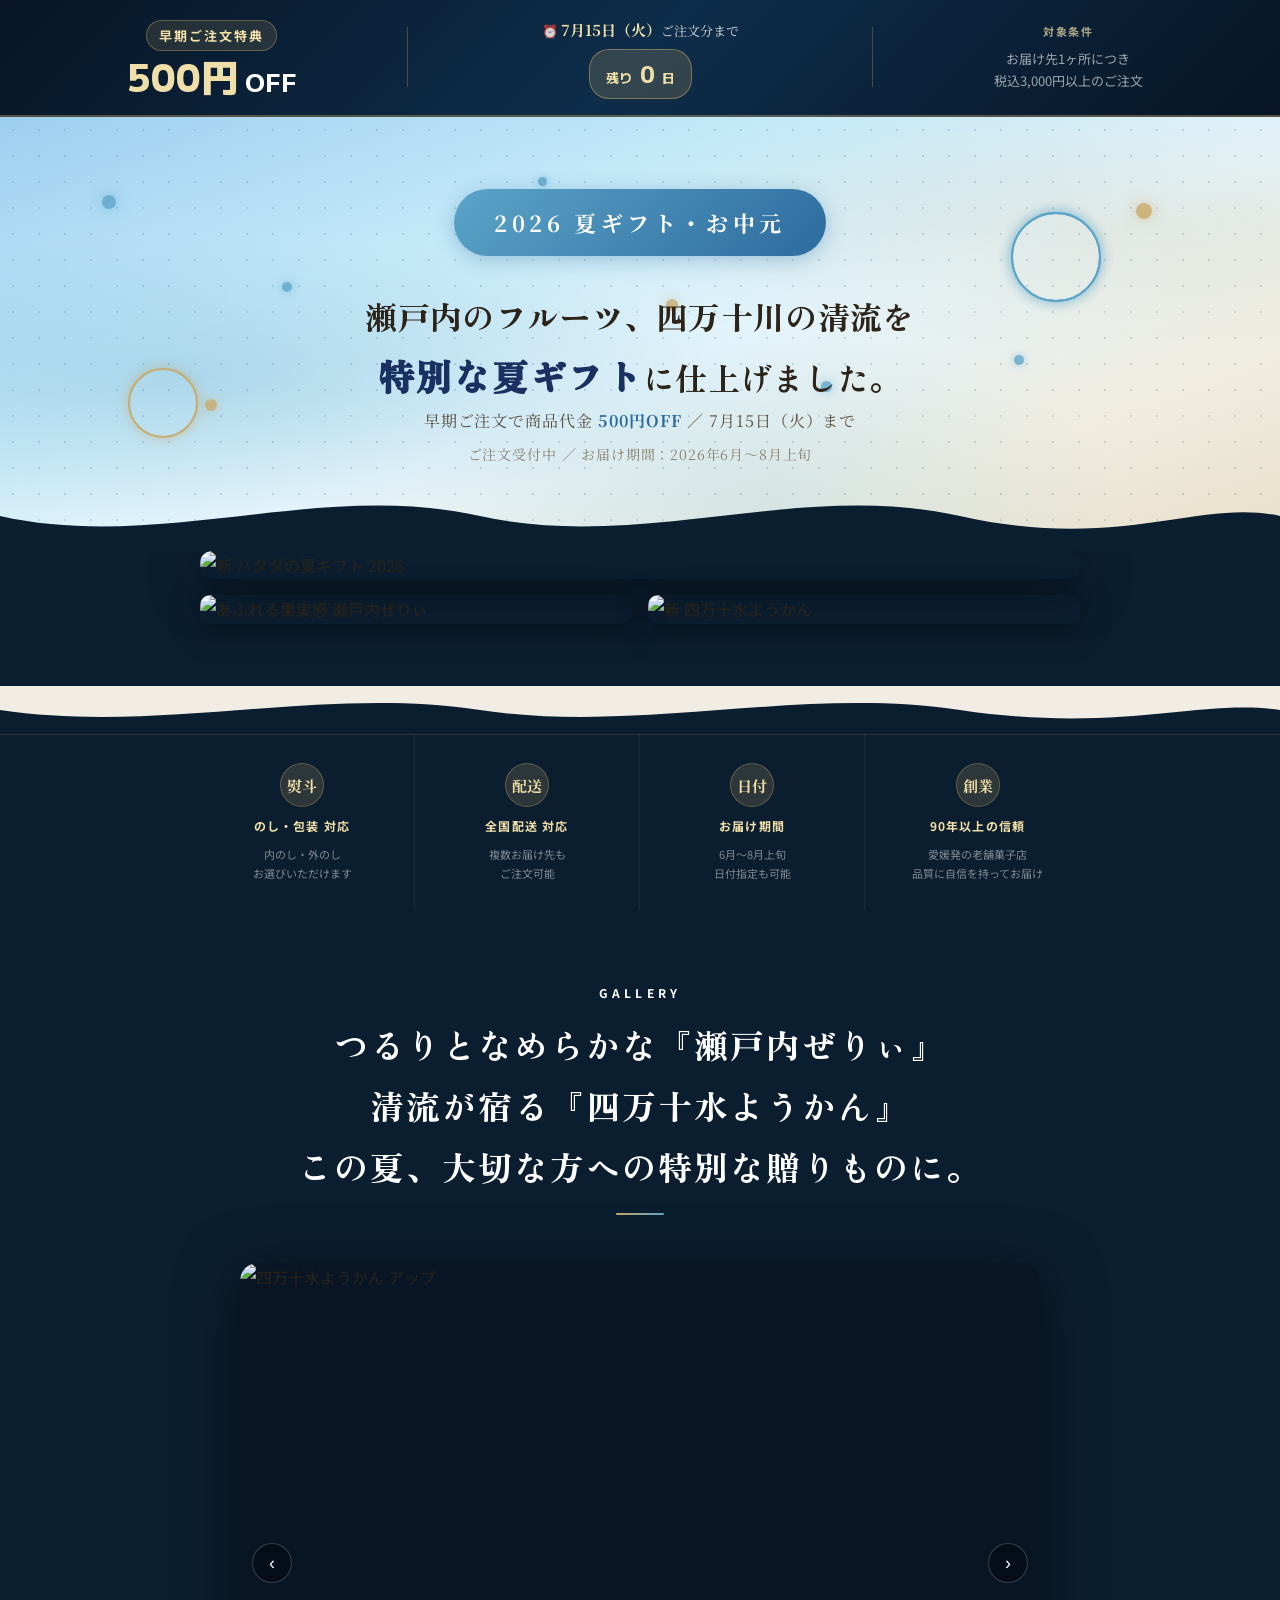
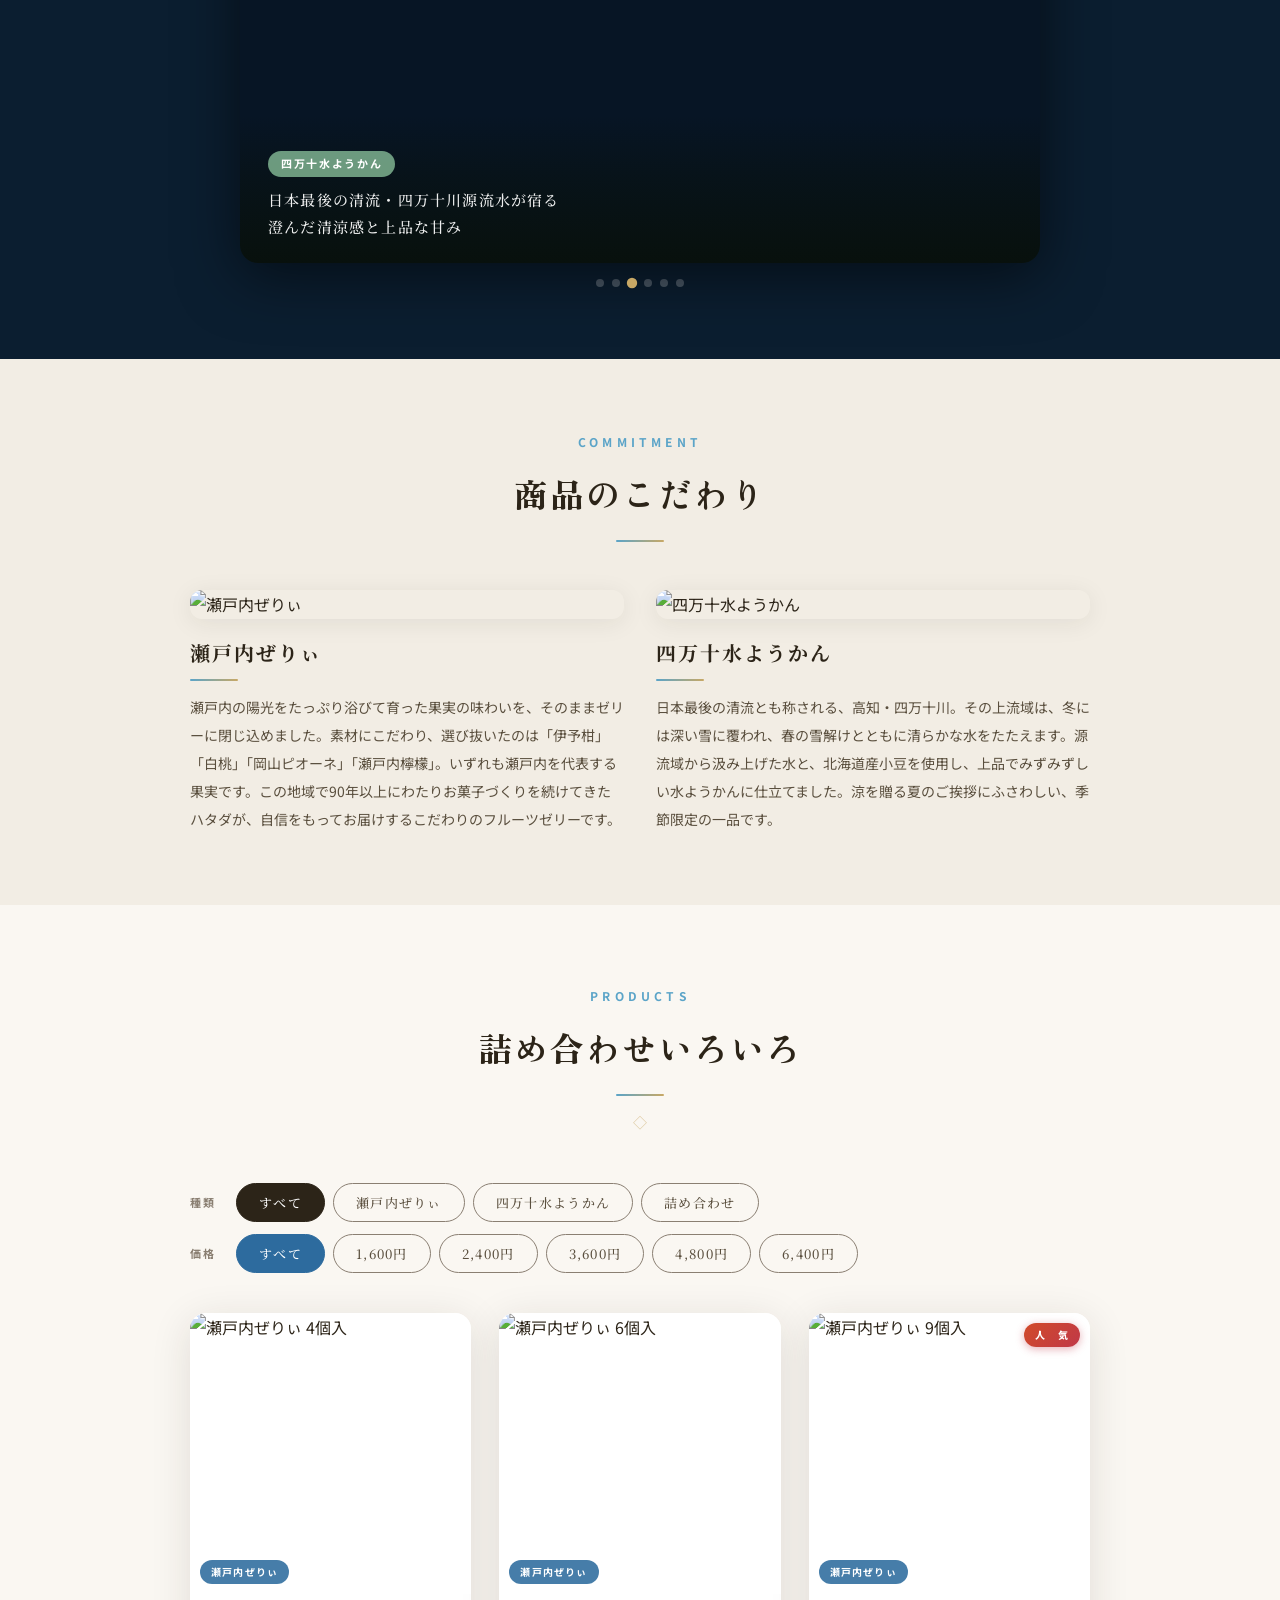
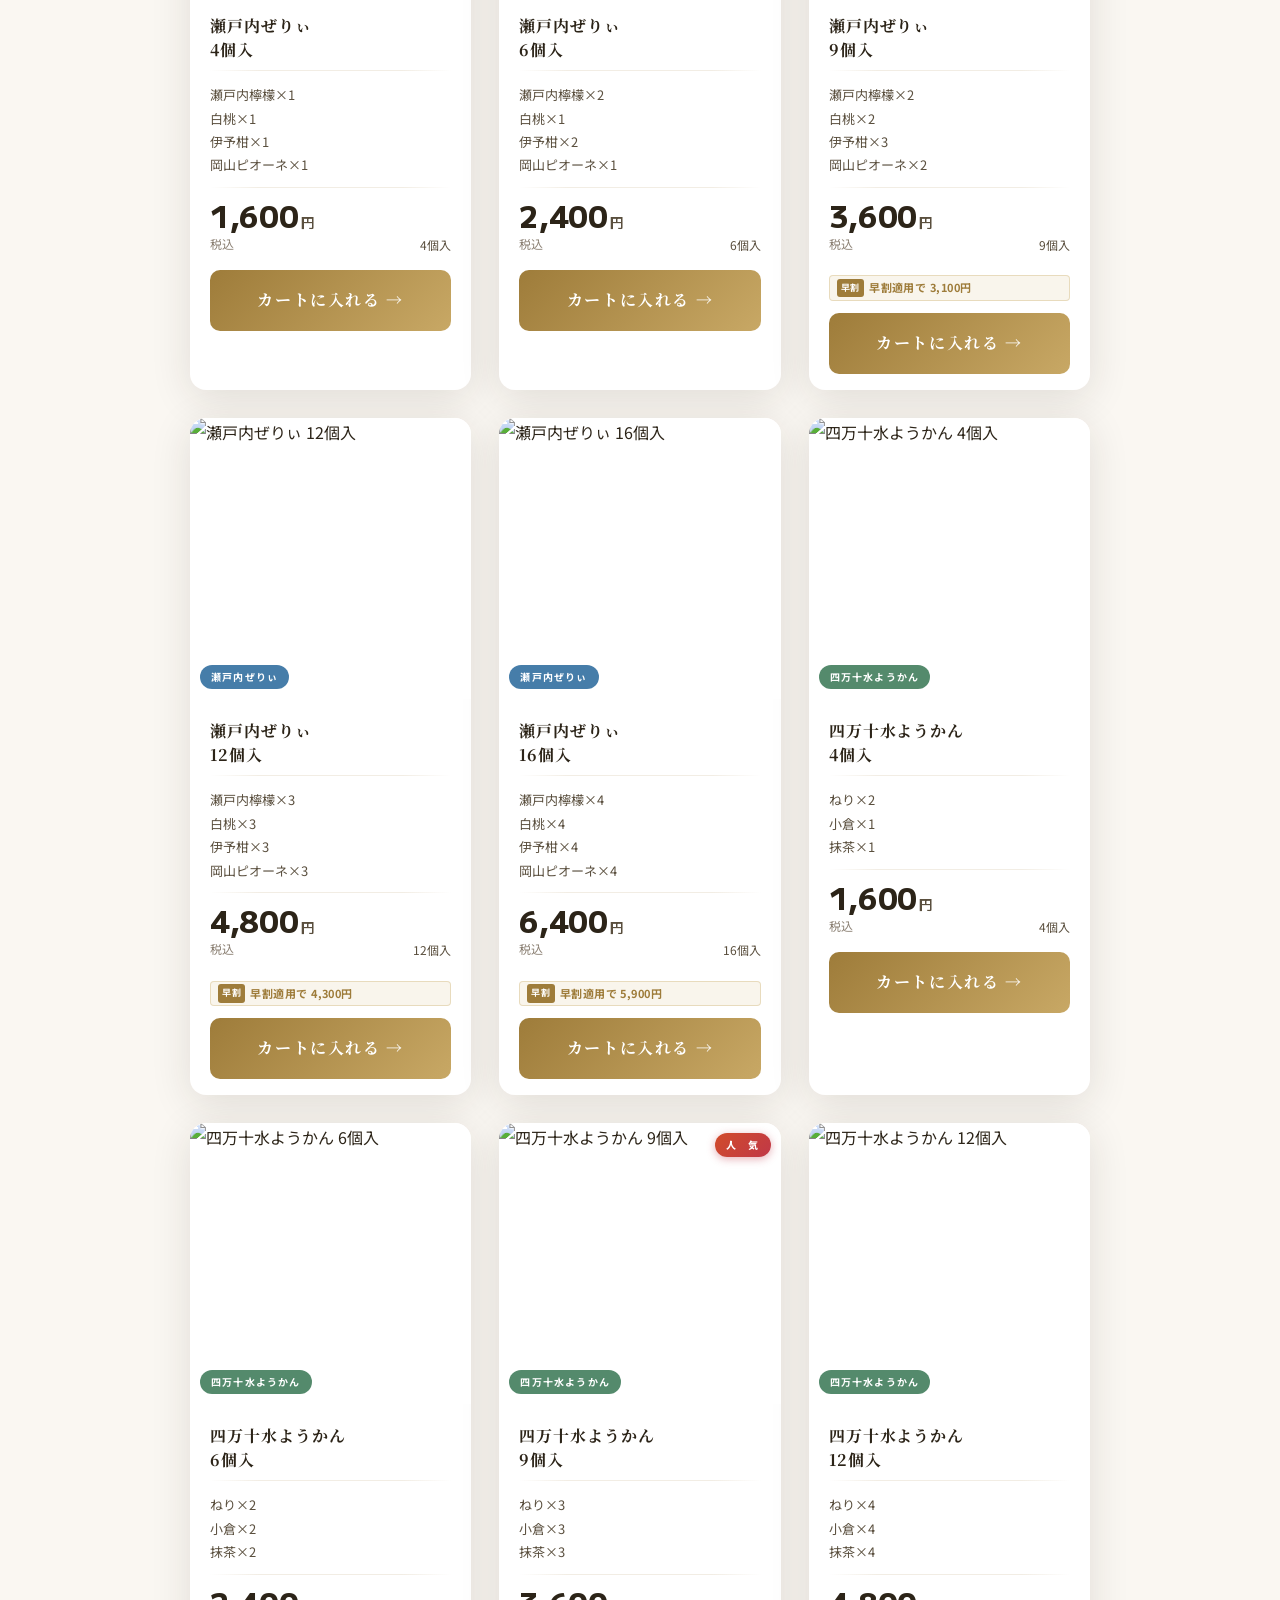
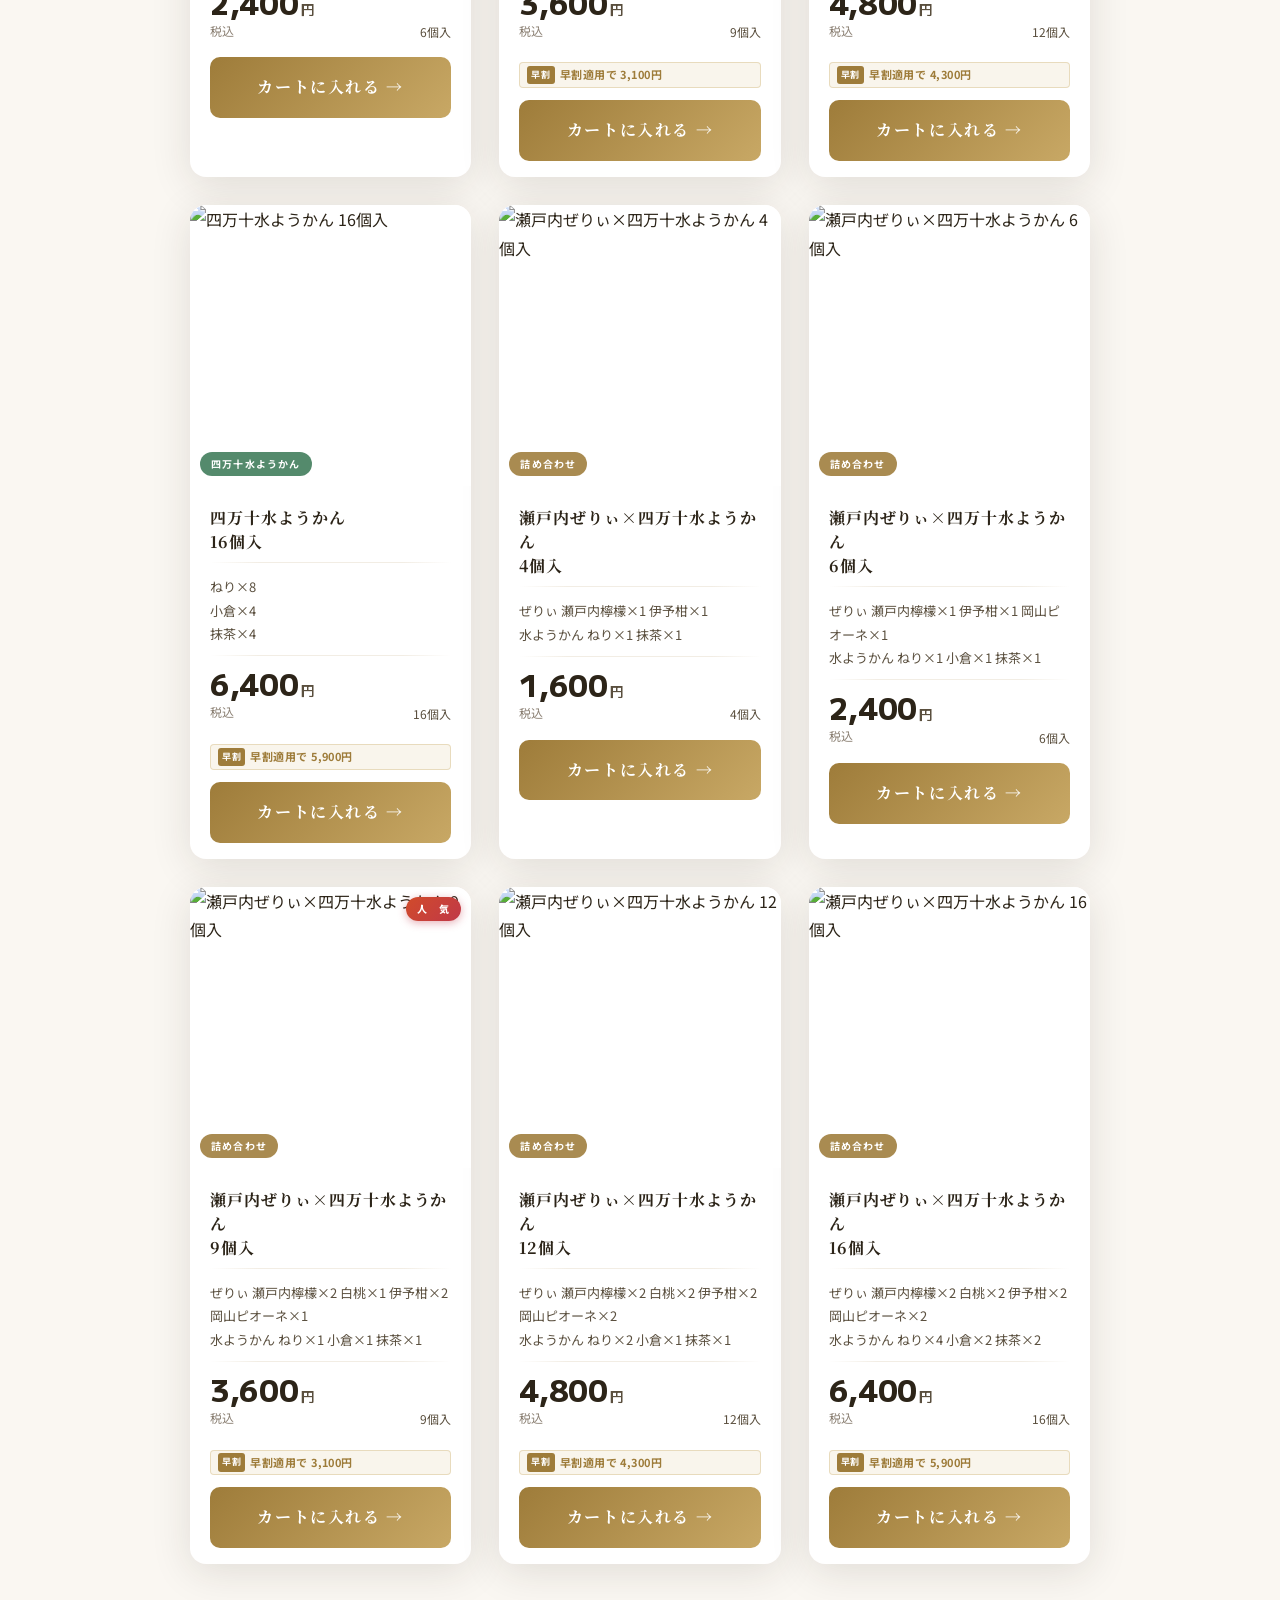
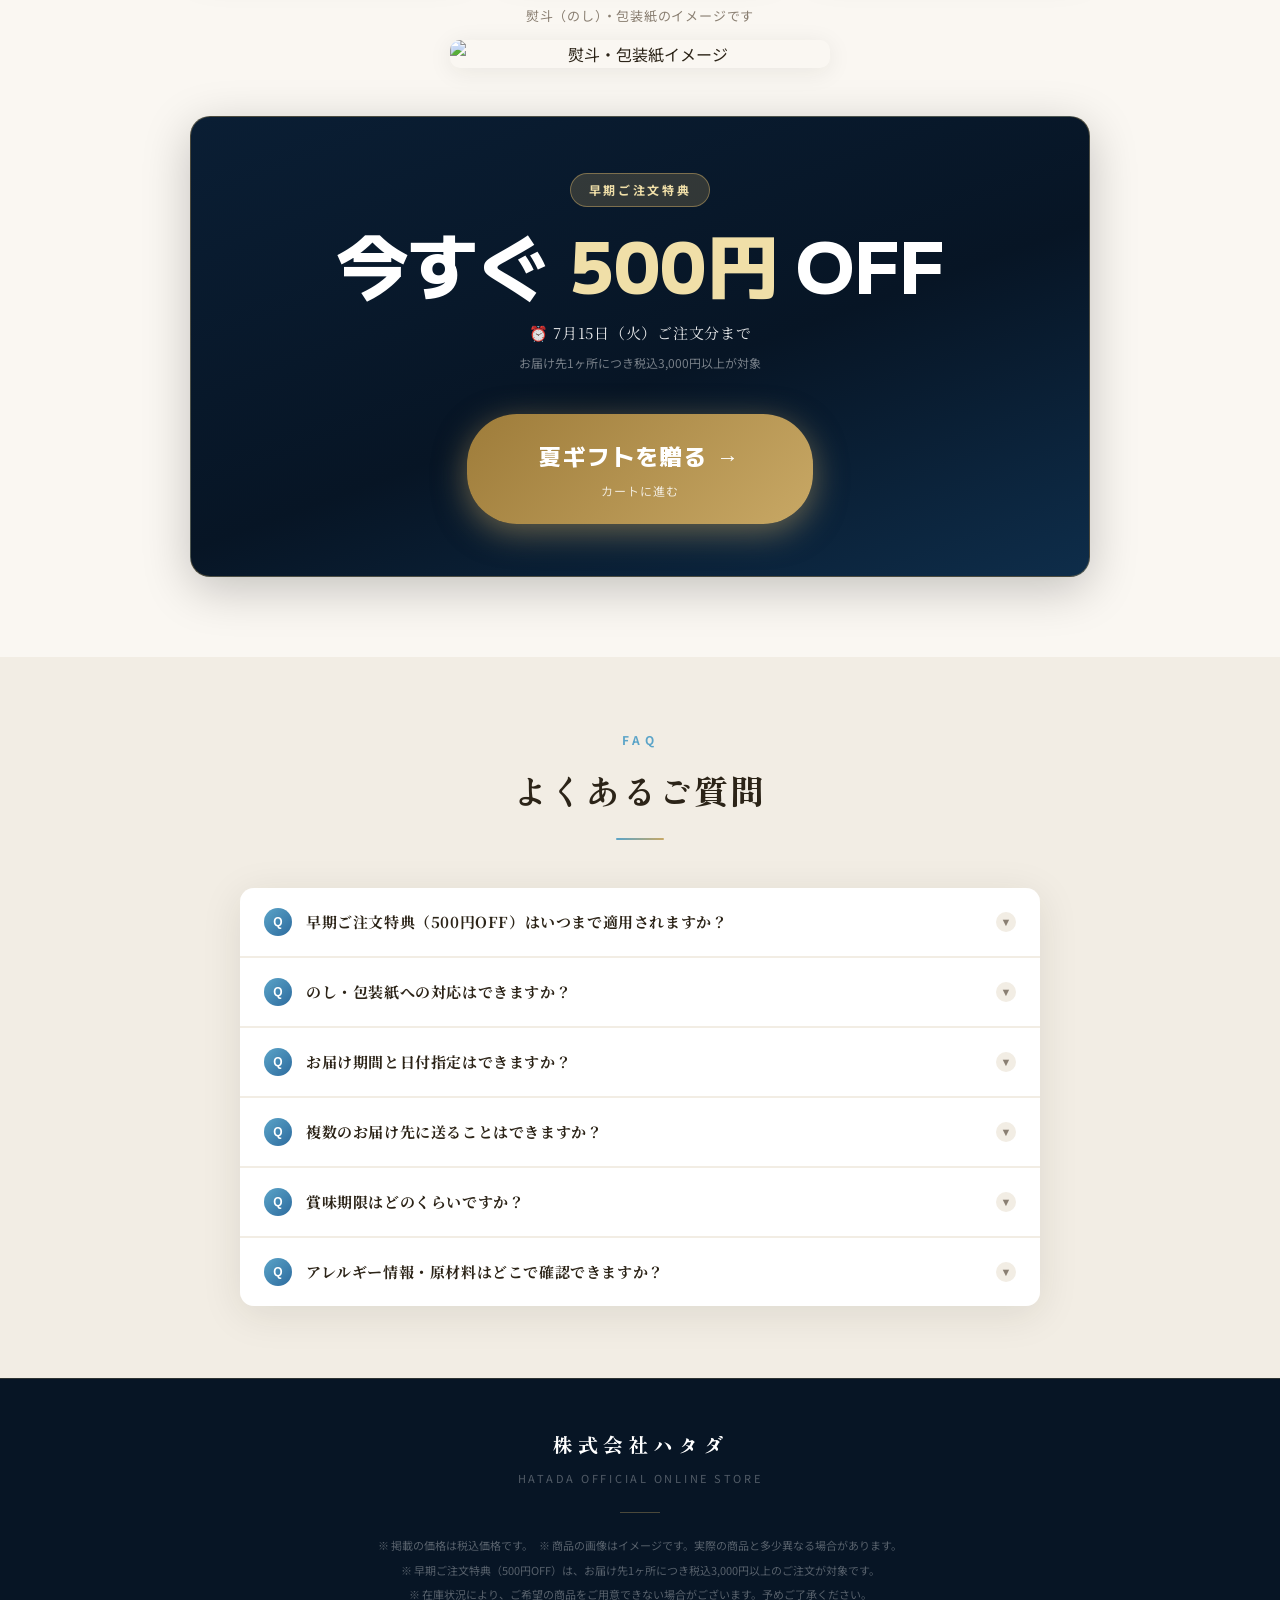
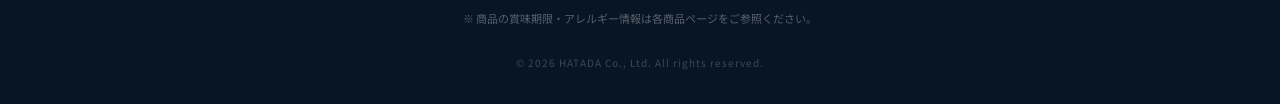
==== index.html @ dd352bee "ファーストビューに商品キービジュアル3点を追加 - hero直下に.hero-kvブロックを新設（ダーク背景で継続） - 00111（夏ギフトメインKV）を大きく全幅表示 - 00112（瀬戸内ぜりぃ" ====
<!DOCTYPE html>
<html lang="ja">
<head>
  <meta charset="utf-8" />
  <meta name="viewport" content="width=device-width, initial-scale=1.0" />
  <title>2026 夏ギフト・お中元｜ハタダ</title>
  <link rel="preconnect" href="https://fonts.googleapis.com" />
  <link href="https://fonts.googleapis.com/css2?family=Zen+Antique+Soft&family=Noto+Serif+JP:wght@400;500;600;700&family=Noto+Sans+JP:wght@400;500;700&family=M+PLUS+1:wght@400;500;700;800&display=swap" rel="stylesheet" />
  <style>
    /* Custom Properties */
    :root {
      --seto-blue:  #5ba4c8;
      --seto-deep:  #2d6b9e;
      --shim-deep:  #3d7a58;
      --gold:       #c8a865;
      --gold-light: #f0dfa8;
      --gold-deep:  #9e7c3a;
      --cream:      #faf7f2;
      --cream-dark: #f2ede4;
      --dark-bg:    #0b1e30;
      --dark-deep:  #071525;
      --text-dark:  #2c2418;
      --text-mid:   #5a4f3e;
      --text-light: #8a7f72;
      --white:      #ffffff;
      --ease-expo:  cubic-bezier(0.22, 1, 0.36, 1);
    }

    /* Reset */
    *, *::before, *::after { margin: 0; padding: 0; box-sizing: border-box; }
    img    { display: block; max-width: 100%; }
    button { cursor: pointer; }
    a      { text-decoration: none; }

    body {
      font-family: "Noto Sans JP", sans-serif;
      background: var(--cream);
      color: var(--text-dark);
      font-size: 16px;
      line-height: 1.8;
      overflow-x: hidden;
      -webkit-font-smoothing: antialiased;
    }

    /* Layout */
    .container    { max-width: 900px; margin: 0 auto; }
    .section-header { text-align: center; margin-bottom: 48px; }

    .section-eyebrow {
      display: block;
      font-size: 12px;
      font-weight: 700;
      letter-spacing: 0.35em;
      text-transform: uppercase;
      color: var(--seto-blue);
      margin-bottom: 10px;
    }
    .section-title {
      font-family: "Zen Antique Soft", "Noto Serif JP", serif;
      font-size: clamp(22px, 4vw, 34px);
      font-weight: 400;
      letter-spacing: 0.06em;
      color: var(--text-dark);
      margin-bottom: 16px;
    }
    .section-rule {
      width: 48px; height: 2px;
      background: linear-gradient(90deg, var(--seto-blue), var(--gold));
      margin: 0 auto 14px;
      border-radius: 2px;
    }
    .section-rule--left { margin: 0 0 12px; }

    /* Fade-in */
    .fade-in {
      opacity: 0;
      transform: translateY(24px);
      transition: opacity 0.65s var(--ease-expo), transform 0.65s var(--ease-expo);
    }
    .fade-in.is-visible { opacity: 1; transform: none; }

    /* ------------------------------------------------------------------ */
    /* Early Bird Bar */
    /* ------------------------------------------------------------------ */
    .early-bird {
      background: linear-gradient(135deg, #071525 0%, #0e2d4a 50%, #071525 100%);
      color: var(--white);
      border-bottom: 2px solid rgba(200, 168, 101, 0.4);
    }
    .early-bird__inner {
      width: 100%;
      padding: 16px 32px;
      display: flex;
      align-items: center;
      justify-content: space-between;
    }
    .early-bird__col {
      flex: 1;
      display: flex;
      flex-direction: column;
      align-items: center;
      text-align: center;
      gap: 6px;
    }
    .early-bird__col--center { flex: 1.2; }
    .early-bird__sep {
      width: 1px; height: 60px;
      background: rgba(200, 168, 101, 0.3);
      flex-shrink: 0;
      margin: 0 16px;
    }
    .early-bird__label {
      font-size: 13px;
      font-weight: 700;
      letter-spacing: 0.15em;
      color: var(--gold-light);
      background: rgba(200, 168, 101, 0.15);
      border: 1px solid rgba(200, 168, 101, 0.4);
      padding: 3px 12px;
      border-radius: 20px;
    }
    .early-bird__deal {
      font-family: "M PLUS 1", sans-serif;
      font-size: 24px;
      font-weight: 800;
      line-height: 1;
    }
    .early-bird__deal em   { font-style: normal; color: var(--gold-light); font-size: 38px; }
    .early-bird__period    { font-family: "Noto Serif JP", serif; font-size: 13px; color: rgba(255,255,255,0.85); }
    .early-bird__period strong { color: var(--gold-light); font-size: 15px; }
    .early-bird__timer {
      display: inline-block;
      background: rgba(200, 168, 101, 0.2);
      border: 1px solid rgba(200, 168, 101, 0.5);
      color: var(--gold-light);
      font-family: "M PLUS 1", sans-serif;
      font-size: 13px;
      font-weight: 700;
      padding: 4px 16px;
      border-radius: 20px;
    }
    .early-bird__days      { font-size: 22px; font-weight: 800; margin: 0 4px; }
    .early-bird__cond-label {
      font-size: 11px;
      font-weight: 700;
      letter-spacing: 0.15em;
      color: var(--gold-light);
      opacity: 0.7;
    }
    .early-bird__cond { font-size: 13px; color: rgba(255,255,255,0.6); line-height: 1.7; }

    /* ------------------------------------------------------------------ */
    /* Hero */
    /* ------------------------------------------------------------------ */
    .hero {
      position: relative;
      min-height: 380px;
      background: linear-gradient(160deg, #9dcff0 0%, #c2e8f8 30%, #e4f4fb 55%, #f0ece0 78%, #e8dfc8 100%);
      display: flex;
      align-items: center;
      justify-content: center;
      text-align: center;
      overflow: hidden;
      padding: 72px 20px 84px;
    }
    .hero::before {
      content: "";
      position: absolute;
      inset: 0;
      background:
        radial-gradient(ellipse 65% 50% at 15% 60%, rgba(91,164,200,0.28) 0%, transparent 65%),
        radial-gradient(ellipse 55% 45% at 85% 25%, rgba(200,168,101,0.14) 0%, transparent 65%),
        radial-gradient(ellipse 40% 60% at 60% 90%, rgba(100,190,220,0.18) 0%, transparent 70%);
    }
    .hero::after {
      content: "";
      position: absolute;
      bottom: -1px; left: 0; right: 0;
      height: 72px;
      background: url("data:image/svg+xml,%3Csvg viewBox='0 0 1440 72' xmlns='http://www.w3.org/2000/svg' preserveAspectRatio='none'%3E%3Cpath d='M0,36 C180,72 360,0 540,36 C720,72 900,0 1080,36 C1260,72 1350,18 1440,36 L1440,72 L0,72 Z' fill='%230b1e30'/%3E%3C/svg%3E");
      background-size: cover;
      z-index: 2;
    }

    /* ------------------------------------------------------------------ */
    /* Hero decorations — dot grid + orbs + rings + particles */
    /* ------------------------------------------------------------------ */
    .hero__deco { position: absolute; inset: 0; pointer-events: none; overflow: hidden; z-index: 1; }

    /* Dot grid */
    .hero__dots {
      position: absolute;
      inset: 0;
      background-image: radial-gradient(circle, rgba(45,107,158,0.3) 1.5px, transparent 1.5px);
      background-size: 26px 26px;
      opacity: 0.7;
    }

    /* Ripple rings — 水面の波紋：拡大しながらフェードアウト */
    .hero__ring {
      position: absolute;
      border-radius: 50%;
      border: 2px solid var(--ring-color, rgba(91, 164, 200, 0.7));
      box-shadow: 0 0 12px var(--ring-glow, rgba(91, 164, 200, 0.3));
      animation: ringRipple var(--dur, 5s) var(--delay, 0s) ease-out infinite;
    }
    @keyframes ringRipple {
      0%   { transform: scale(0.25); opacity: 0.9; }
      60%  { opacity: 0.3; }
      100% { transform: scale(1.9); opacity: 0; }
    }

    /* Floating particles — グロー付きで大きく */
    .hero__particle {
      position: absolute;
      border-radius: 50%;
      background: var(--bg, rgba(91, 164, 200, 0.8));
      box-shadow: 0 0 var(--glow, 10px) var(--glow-c, rgba(91, 164, 200, 0.55));
      animation: particleFloat var(--dur, 8s) var(--delay, 0s) ease-in-out infinite;
    }
    @keyframes particleFloat {
      0%, 100% { transform: translate(0, 0) scale(1); opacity: var(--op, 0.75); }
      50%       { transform: translate(var(--tx, 6px), -16px) scale(1.3); opacity: 1; }
    }

    .hero__inner { position: relative; z-index: 3; width: 100%; }

    /* ShopServe対策: ヒーロー内テキストのmargin/paddingをゼロリセット
       ただし .hero__badge は除外（独自のpadding/marginを保持） */
    .hero__inner h1,
    .hero__inner p,
    .hero__inner span:not(.hero__badge):not(.hero__title__row):not(.hero__title__accent),
    .hero__inner strong {
      margin: 0 !important;
      padding: 0 !important;
    }

    .hero__badge {
      display: inline-block;
      position: relative;
      overflow: hidden;
      background: linear-gradient(135deg, var(--seto-blue), var(--seto-deep));
      color: var(--white);
      font-family: "Noto Serif JP", serif;
      font-size: 22px;
      font-weight: 700;
      letter-spacing: 0.2em;
      padding: 14px 40px;
      border-radius: 36px;
      margin-bottom: 24px;
      box-shadow: 0 4px 20px rgba(45,107,158,0.32);
      animation: heroFadeUp 0.9s 0.05s var(--ease-expo) both;
    }
    .hero__badge::after {
      content: "";
      position: absolute;
      top: 0; left: -80%; width: 50%; height: 100%;
      background: linear-gradient(90deg, transparent, rgba(255,255,255,0.3) 50%, transparent);
      animation: badgeShimmer 3.5s 1s infinite;
    }
    .hero__title {
      font-family: "Zen Antique Soft", "Noto Serif JP", sans-serif !important;
      font-size: clamp(17px, 2.9vw, 32px) !important;
      font-weight: 400 !important;
      letter-spacing: 0.01em !important;
      line-height: 1 !important;        /* <br>ではなくspanで折り返すためline-heightは1に */
      color: var(--text-dark) !important;
      margin-bottom: 16px !important;
      animation: heroFadeUp 1.1s var(--ease-expo) both;
    }
    /* 1行ずつ <span class="hero__title__row"> で折り返し制御 */
    .hero__title__row {
      display: block !important;
      line-height: 1.75 !important;    /* 各行の行間はここで制御 */
      margin: 0 !important;
      padding: 0 !important;
    }
    .hero__title__accent {
      color: #1a3060 !important;
      display: inline !important;
      font-size: 1.12em !important;
      font-weight: 700 !important;
      letter-spacing: 0.05em !important;
    }
    .hero__sub {
      display: block !important;
      font-family: "Noto Serif JP", sans-serif !important;
      font-size: clamp(13px, 2vw, 16px) !important;
      line-height: 1.8 !important;
      color: var(--text-mid) !important;
      letter-spacing: 0.06em !important;
      margin-bottom: 0 !important;
      animation: heroFadeUp 1.3s 0.2s var(--ease-expo) both;
    }
    .hero__sub + .hero__sub { margin-top: 6px !important; }
    .hero__sub strong { color: var(--seto-deep) !important; font-weight: 700 !important; }

    /* ------------------------------------------------------------------ */
    /* Hero Key Visual — 商品キービジュアル3点 */
    /* ------------------------------------------------------------------ */
    .hero-kv {
      background: var(--dark-bg);
      padding: 0 20px 64px;
    }
    .hero-kv__main {
      max-width: 880px;
      margin: 0 auto 16px;
    }
    .hero-kv__main img {
      width: 100%;
      border-radius: 12px;
      box-shadow: 0 8px 48px rgba(0,0,0,0.52);
      display: block;
    }
    .hero-kv__duo {
      max-width: 880px;
      margin: 0 auto;
      display: grid;
      grid-template-columns: 1fr 1fr;
      gap: 16px;
    }
    .hero-kv__duo img {
      width: 100%;
      border-radius: 10px;
      box-shadow: 0 6px 32px rgba(0,0,0,0.42);
      display: block;
    }

    /* ------------------------------------------------------------------ */
    /* Carousel */
    /* ------------------------------------------------------------------ */
    .carousel-section { background: var(--dark-bg); padding: 72px 20px; }
    .carousel-section .section-eyebrow { color: var(--white) !important; }
    .carousel-section .section-title   { color: var(--white) !important; }
    .carousel-section .section-rule    { background: linear-gradient(90deg, var(--gold), var(--seto-blue)); }

    .carousel {
      position: relative;
      max-width: 800px;
      margin: 0 auto 14px;
      border-radius: 18px;
      overflow: hidden;
      box-shadow: 0 12px 60px rgba(0,0,0,0.55);
    }
    .carousel__track { display: flex; transition: transform 0.52s cubic-bezier(0.4,0,0.2,1); will-change: transform; }
    .carousel__slide { min-width: 100%; position: relative; }
    .carousel__slide img { width: 100%; aspect-ratio: 4/3; object-fit: contain; background: var(--dark-deep); }
    .carousel__caption {
      position: absolute;
      bottom: 0; left: 0; right: 0;
      padding: 32px 28px 22px;
      background: linear-gradient(0deg, rgba(8,16,10,0.9) 0%, rgba(8,16,10,0.45) 55%, transparent 100%);
    }
    .carousel__tag {
      display: inline-block;
      font-size: 11px;
      font-weight: 700;
      letter-spacing: 0.15em;
      padding: 3px 13px;
      border-radius: 20px;
      margin-bottom: 9px;
    }
    .tag--seto     { background: rgba(91,164,200,0.88);  color: var(--white); }
    .tag--shimanto { background: rgba(122,173,140,0.88); color: var(--white); }
    .tag--mix      { background: rgba(200,168,101,0.88); color: #1a1a10; }
    .carousel__caption p {
      font-family: "Noto Serif JP", serif;
      font-size: 15px;
      font-weight: 500;
      color: rgba(255,255,255,0.93);
      line-height: 1.85;
      letter-spacing: 0.08em;
    }
    .carousel__btn {
      position: absolute;
      top: 50%; transform: translateY(-50%);
      background: rgba(0,0,0,0.35);
      border: 1px solid rgba(255,255,255,0.2);
      color: var(--white);
      font-size: 18px;
      width: 40px; height: 40px;
      border-radius: 50%;
      display: flex; align-items: center; justify-content: center;
      transition: background 0.2s;
      z-index: 2;
    }
    .carousel__btn:hover { background: rgba(0,0,0,0.6); }
    .carousel__btn--prev { left: 12px; }
    .carousel__btn--next { right: 12px; }
    .carousel__dots { display: flex; justify-content: center; gap: 8px; margin-top: 16px; }
    .carousel__dot {
      width: 8px; height: 8px;
      border-radius: 50%;
      background: rgba(255,255,255,0.25);
      border: none; padding: 0;
      transition: all 0.3s;
    }
    .carousel__dot.is-active { background: var(--gold); transform: scale(1.3); }

    /* ------------------------------------------------------------------ */
    /* Commitment */
    /* ------------------------------------------------------------------ */
    .commitment-section { padding: 72px 20px; background: var(--cream-dark); }
    .commitment-grid {
      display: grid;
      grid-template-columns: 1fr 1fr;
      gap: 32px;
      max-width: 900px;
      margin: 0 auto;
    }
    .commitment-item__img { width: 100%; border-radius: 12px; box-shadow: 0 4px 24px rgba(44,36,24,0.08); margin-bottom: 16px; }
    .commitment-item__title {
      font-family: "Noto Serif JP", serif;
      font-size: 20px;
      font-weight: 700;
      letter-spacing: 0.1em;
      margin: 8px 0;
    }
    .commitment-item__text { font-size: 14px; line-height: 2; color: var(--text-mid); }

    /* ------------------------------------------------------------------ */
    /* Lineup / Products */
    /* ------------------------------------------------------------------ */
    .lineup-section { background: var(--cream); padding: 80px 20px; }
    .lineup-section .section-header::after {
      content: "◇";
      display: block;
      color: var(--gold);
      font-size: 14px;
      margin-top: 12px;
      opacity: 0.6;
    }

    /* Filter tabs */
    .filter-group { max-width: 900px; margin: 0 auto 40px; display: flex; flex-direction: column; gap: 12px; }
    .filter-row { display: flex; align-items: center; gap: 10px; flex-wrap: wrap; }
    .filter-row__label {
      font-size: 11px;
      font-weight: 700;
      letter-spacing: 0.18em;
      color: var(--text-light);
      white-space: nowrap;
      min-width: 36px;
    }
    .filter-tabs { display: flex; gap: 8px; flex-wrap: wrap; }
    .filter-tab {
      font-family: "Noto Serif JP", serif;
      font-size: 13px;
      font-weight: 500;
      letter-spacing: 0.1em;
      padding: 9px 22px;
      border-radius: 30px;
      border: 1.5px solid var(--text-light);
      background: transparent;
      color: var(--text-mid);
      transition: all 0.25s;
    }
    .filter-tab:hover { opacity: 0.75; }

    /* Category active states */
    .filter-tab--cat[data-active="all"]      { background: var(--text-dark); border-color: var(--text-dark); color: var(--white); }
    .filter-tab--cat[data-active="seto"]     { background: var(--seto-deep); border-color: var(--seto-deep); color: var(--white); }
    .filter-tab--cat[data-active="shimanto"] { background: var(--shim-deep); border-color: var(--shim-deep); color: var(--white); }
    .filter-tab--cat[data-active="mix"]      { background: var(--gold-deep); border-color: var(--gold-deep); color: var(--white); }

    /* Price active state */
    .filter-tab--price[data-active] { background: var(--seto-deep); border-color: var(--seto-deep); color: var(--white); }

    /* No results */
    .filter-empty {
      grid-column: 1 / -1;
      text-align: center;
      padding: 48px 0;
      font-family: "Noto Serif JP", serif;
      font-size: 15px;
      color: var(--text-light);
      letter-spacing: 0.08em;
    }

    /* Product grid */
    .product-grid {
      display: grid;
      grid-template-columns: repeat(2, 1fr);
      gap: 24px;
      max-width: 900px;
      margin: 0 auto;
    }

    /* Product card */
    .product-card {
      background: var(--white);
      border-radius: 16px;
      overflow: hidden;
      box-shadow: 0 8px 40px rgba(44,36,24,0.12);
      display: flex;
      flex-direction: column;
      transition: transform 0.3s, box-shadow 0.3s;
    }
    .product-card:hover { transform: translateY(-6px); box-shadow: 0 16px 56px rgba(44,36,24,0.17); }
    .product-card__img-wrap { position: relative; aspect-ratio: 1; overflow: hidden; background: var(--white); }
    .product-card__img-wrap img { width: 100%; height: 100%; object-fit: contain; transition: transform 0.4s; }
    .product-card:hover .product-card__img-wrap img { transform: scale(1.04); }
    .product-card__type {
      position: absolute;
      bottom: 10px; left: 10px;
      font-size: 10px;
      font-weight: 700;
      letter-spacing: 0.12em;
      padding: 3px 11px;
      border-radius: 20px;
      color: var(--white);
      z-index: 2;
    }
    .type--seto     { background: rgba(45,107,158,0.88); }
    .type--shimanto { background: rgba(61,122,88,0.88); }
    .type--mix      { background: rgba(158,124,58,0.88); }

    .product-card__body { padding: 20px 20px 16px; flex: 1; display: flex; flex-direction: column; }
    .product-card__name {
      font-family: "Noto Serif JP", serif;
      font-size: 16px;
      font-weight: 700;
      letter-spacing: 0.06em;
      color: var(--text-dark);
      margin-bottom: 8px;
      line-height: 1.5;
    }
    .product-card__divider {
      height: 1px;
      background: linear-gradient(90deg, transparent, var(--cream-dark) 20%, var(--cream-dark) 80%, transparent);
      margin-bottom: 12px;
    }
    .product-card__contents { font-size: 13px; color: var(--text-mid); line-height: 1.8; margin-bottom: 10px; }
    .product-card__price-row {
      display: flex;
      align-items: flex-end;
      justify-content: space-between;
      gap: 8px;
      margin-bottom: 16px;
    }
    .product-card__price {
      font-family: "M PLUS 1", sans-serif;
      font-size: 30px;
      font-weight: 800;
      color: var(--text-dark);
      letter-spacing: -0.01em;
      line-height: 1;
    }
    .product-card__price span { font-size: 14px; font-weight: 500; color: var(--text-mid); margin-left: 2px; }
    .product-card__price-tax  { font-size: 12px; color: var(--text-light); margin-top: 3px; }
    .product-card__qty        { font-size: 12px; color: var(--text-mid); text-align: right; line-height: 1.6; }
    .product-card__cta {
      display: block;
      width: 100%;
      padding: 16px 0;
      border-radius: 10px;
      font-family: "Noto Serif JP", serif;
      font-size: 16px;
      font-weight: 700;
      letter-spacing: 0.1em;
      text-align: center;
      border: none;
      background: linear-gradient(135deg, var(--gold-deep) 0%, var(--gold) 100%);
      color: var(--white);
      transition: all 0.25s;
    }
    .product-card__cta:hover {
      transform: translateY(-2px);
      box-shadow: 0 8px 24px rgba(200,168,101,0.45);
      filter: brightness(1.07);
    }

    /* Noshi */
    .noshi { text-align: center; margin: 40px auto 0; max-width: 900px; }
    .noshi__caption { font-size: 13px; color: var(--text-light); margin-bottom: 12px; letter-spacing: 0.06em; }
    .noshi__img { max-width: 380px; width: 100%; border-radius: 10px; box-shadow: 0 4px 24px rgba(44,36,24,0.08); margin: 0 auto; }

    /* Lineup Note / CTA Banner */
    .lineup-note {
      max-width: 900px;
      margin: 48px auto 0;
      background: linear-gradient(160deg, #0a1e34 0%, #071525 55%, #0e2d4a 100%);
      border-radius: 20px;
      padding: 56px 32px 52px;
      text-align: center;
      border: 1px solid rgba(200,168,101,0.35);
      box-shadow: 0 12px 48px rgba(0,0,0,0.22);
    }
    .lineup-note__eyecatch {
      display: inline-block;
      background: rgba(200,168,101,0.22);
      border: 1px solid rgba(200,168,101,0.5);
      color: var(--gold-light);
      font-size: 12px;
      font-weight: 700;
      letter-spacing: 0.22em;
      padding: 5px 18px;
      border-radius: 20px;
      margin-bottom: 20px;
    }
    .lineup-note__headline {
      font-family: "M PLUS 1", sans-serif;
      font-size: clamp(32px, 8vw, 72px);
      font-weight: 800;
      color: var(--white);
      line-height: 1;
      margin-bottom: 20px;
      letter-spacing: -0.01em;
    }
    .lineup-note__headline em { font-style: normal; color: var(--gold-light); }
    .lineup-note__period {
      font-family: "Noto Serif JP", serif;
      font-size: 15px;
      color: rgba(255,255,255,0.9);
      margin-bottom: 6px;
      letter-spacing: 0.05em;
    }
    .lineup-note__cond { font-size: 12px; color: rgba(255,255,255,0.45); margin-bottom: 40px; }
    .lineup-note__cta {
      display: inline-flex;
      flex-direction: column;
      align-items: center;
      gap: 5px;
      background: linear-gradient(135deg, var(--gold-deep), var(--gold));
      color: var(--white) !important;
      padding: 22px 72px;
      border-radius: 50px;
      transition: all 0.3s;
      box-shadow: 0 8px 32px rgba(200,168,101,0.5);
      animation: ctaPulse 2.4s 2s infinite;
      min-width: 280px;
    }
    .lineup-note__cta-main {
      font-family: "M PLUS 1", sans-serif;
      font-size: 22px;
      font-weight: 800;
      letter-spacing: 0.1em;
      color: var(--white) !important;
    }
    .lineup-note__cta-sub { font-size: 12px; opacity: 0.8; letter-spacing: 0.08em; color: var(--white) !important; }
    .lineup-note__cta:hover { transform: translateY(-3px); box-shadow: 0 12px 40px rgba(200,168,101,0.65); animation: none; }

    /* Animations */
    @keyframes heroFadeUp { from { opacity: 0; transform: translateY(28px); } to { opacity: 1; transform: none; } }
    @keyframes badgeShimmer { to { left: 130%; } }
    @keyframes ctaPulse   { 0%, 100% { box-shadow: 0 6px 24px rgba(200,168,101,0.45); } 50% { box-shadow: 0 6px 36px rgba(200,168,101,0.7); } }

    /* Responsive */
    @media (min-width: 900px) {
      .product-grid { grid-template-columns: repeat(3, 1fr); gap: 28px; }
    }
    @media (max-width: 640px) {
      .commitment-grid { grid-template-columns: 1fr; }
    }
    @media (max-width: 480px) {
      /* Hero */
      .hero__sub            { font-size: 11px !important; letter-spacing: 0.02em; }

      /* Carousel section title — 各行を1行に収める */
      .carousel-section .section-title { font-size: 15px !important; }

      /* Product grid */
      .product-grid         { gap: 14px; }
      .product-card__body   { padding: 14px; }
      .product-card__name   { font-size: 14px; }
      .product-card__price  { font-size: 24px; }
      .product-card__cta    { font-size: 14px; padding: 14px 0; }

      /* CTA banner */
      .lineup-note          { padding: 40px 20px; }
      .lineup-note__cta     { padding: 18px 24px; min-width: 0; width: 90%; }
      .lineup-note__cta-main{ font-size: 18px; }

      /* Carousel */
      .carousel__btn        { display: none; }

      /* Early bird bar — 縦積みにして1行ずつ確保 */
      .early-bird__inner    { flex-direction: column; padding: 16px; gap: 12px; }
      .early-bird__sep      { display: none; }
      .early-bird__col      { flex: 0 0 100%; }
      .early-bird__deal     { font-size: 20px; }
      .early-bird__deal em  { font-size: 32px; }

      /* Hero badge */
      .hero__badge          { font-size: 16px !important; padding: 10px 20px; letter-spacing: 0.12em; }

      /* Hero KV */
      .hero-kv              { padding: 0 14px 44px; }
      .hero-kv__duo         { grid-template-columns: 1fr; gap: 12px; }
    }
    @media (max-width: 360px) {
      .product-grid { grid-template-columns: 1fr; }
    }

    /* ------------------------------------------------------------------ */
    /* Wave divider */
    /* ------------------------------------------------------------------ */
    .wave-divider {
      display: block;
      line-height: 0;
      margin-top: -2px;
      background: var(--cream-dark);
    }
    .wave-divider svg { display: block; width: 100%; height: 48px; }

    /* ------------------------------------------------------------------ */
    /* Popular badge */
    /* ------------------------------------------------------------------ */
    .product-card__badge {
      position: absolute;
      top: 10px; right: 10px;
      background: linear-gradient(135deg, #d14b2a 0%, #c03848 100%);
      color: var(--white);
      font-size: 10px;
      font-weight: 800;
      letter-spacing: 0.12em;
      padding: 3px 11px;
      border-radius: 20px;
      z-index: 3;
      box-shadow: 0 2px 8px rgba(193,56,72,0.4);
    }

    /* ------------------------------------------------------------------ */
    /* Commitment hover */
    /* ------------------------------------------------------------------ */
    .commitment-item__img {
      transition: transform 0.45s var(--ease-expo), box-shadow 0.45s;
    }
    .commitment-item__img:hover {
      transform: scale(1.025) translateY(-3px);
      box-shadow: 0 10px 36px rgba(44,36,24,0.18);
    }

    /* ------------------------------------------------------------------ */
    /* Service Strip */
    /* ------------------------------------------------------------------ */
    .service-strip {
      background: var(--dark-bg);
      border-top: 1px solid rgba(200,168,101,0.18);
    }
    .service-strip__inner {
      max-width: 900px;
      margin: 0 auto;
      display: grid;
      grid-template-columns: repeat(4, 1fr);
    }
    .service-item {
      display: flex;
      flex-direction: column;
      align-items: center;
      gap: 8px;
      padding: 28px 12px;
      text-align: center;
      border-right: 1px solid rgba(255,255,255,0.07);
    }
    .service-item:last-child { border-right: none; }
    .service-item__icon {
      width: 44px; height: 44px;
      border-radius: 50%;
      background: rgba(200,168,101,0.18);
      border: 1px solid rgba(200,168,101,0.35);
      color: var(--gold-light);
      font-family: "Noto Serif JP", serif;
      font-size: 15px;
      font-weight: 700;
      display: flex; align-items: center; justify-content: center;
      letter-spacing: 0;
    }
    .service-item__title {
      font-size: 12px;
      font-weight: 700;
      letter-spacing: 0.1em;
      color: var(--gold-light);
    }
    .service-item__desc {
      font-size: 11px;
      color: rgba(255,255,255,0.48);
      line-height: 1.7;
    }
    @media (max-width: 480px) {
      .service-strip__inner { grid-template-columns: repeat(2, 1fr); }
      .service-item { border-bottom: 1px solid rgba(255,255,255,0.07); padding: 20px 10px; }
      .service-item:nth-child(2n) { border-right: none; }
      .service-item:nth-last-child(-n+2) { border-bottom: none; }
    }

    /* ------------------------------------------------------------------ */
    /* FAQ Section */
    /* ------------------------------------------------------------------ */
    .faq-section { background: var(--cream-dark); padding: 72px 20px; }
    .faq-list {
      max-width: 800px;
      margin: 0 auto;
      display: flex;
      flex-direction: column;
      gap: 2px;
      border-radius: 14px;
      overflow: hidden;
      box-shadow: 0 8px 40px rgba(44,36,24,0.1);
    }
    .faq-item { overflow: hidden; }
    .faq-q {
      width: 100%;
      background: var(--white);
      border: none;
      padding: 20px 24px;
      text-align: left;
      display: flex;
      align-items: center;
      gap: 14px;
      cursor: pointer;
      transition: background 0.2s;
    }
    .faq-q:hover { background: #f8f5f0; }
    .faq-q__mark {
      flex-shrink: 0;
      width: 28px; height: 28px;
      border-radius: 50%;
      background: linear-gradient(135deg, var(--seto-blue), var(--seto-deep));
      color: var(--white);
      font-size: 12px;
      font-weight: 800;
      display: flex; align-items: center; justify-content: center;
      letter-spacing: 0;
    }
    .faq-q__text {
      flex: 1;
      font-family: "Noto Serif JP", serif;
      font-size: 15px;
      font-weight: 700;
      letter-spacing: 0.04em;
      color: var(--text-dark);
      line-height: 1.6;
    }
    .faq-q__arrow {
      flex-shrink: 0;
      width: 20px; height: 20px;
      border-radius: 50%;
      background: var(--cream-dark);
      display: flex; align-items: center; justify-content: center;
      font-size: 11px;
      color: var(--text-light);
      transition: transform 0.35s var(--ease-expo), background 0.2s;
    }
    .faq-item.is-open .faq-q__arrow { transform: rotate(180deg); background: var(--seto-blue); color: var(--white); }
    .faq-a {
      max-height: 0;
      overflow: hidden;
      transition: max-height 0.4s var(--ease-expo);
      background: var(--white);
    }
    .faq-a__inner {
      padding: 4px 24px 22px 66px;
      font-size: 14px;
      line-height: 2;
      color: var(--text-mid);
      border-top: 1px solid var(--cream-dark);
      padding-top: 16px;
    }
    @media (max-width: 480px) {
      .faq-q { padding: 18px 16px; gap: 10px; }
      .faq-q__text { font-size: 14px; }
      .faq-a__inner { padding: 14px 16px 18px 54px; }
    }

    /* ------------------------------------------------------------------ */
    /* Footer */
    /* ------------------------------------------------------------------ */
    .site-footer {
      background: var(--dark-deep);
      color: rgba(255,255,255,0.45);
      padding: 48px 20px 32px;
      text-align: center;
      border-top: 1px solid rgba(200,168,101,0.2);
    }
    .site-footer__inner { max-width: 900px; margin: 0 auto; }
    .site-footer__logo {
      font-family: "Zen Antique Soft", "Noto Serif JP", serif;
      font-size: 20px;
      font-weight: 400;
      letter-spacing: 0.25em;
      color: var(--white);
      margin-bottom: 6px;
    }
    .site-footer__brand {
      font-size: 11px;
      letter-spacing: 0.25em;
      color: rgba(255,255,255,0.3);
      margin-bottom: 24px;
    }
    .site-footer__rule {
      width: 40px; height: 1px;
      background: rgba(200,168,101,0.35);
      margin: 0 auto 20px;
    }
    .site-footer__note {
      font-size: 11px;
      line-height: 2.2;
      color: rgba(255,255,255,0.32);
      margin-bottom: 24px;
      max-width: 640px;
      margin-left: auto;
      margin-right: auto;
    }
    .site-footer__copy {
      font-size: 10px;
      letter-spacing: 0.1em;
      color: rgba(255,255,255,0.22);
    }

    /* ------------------------------------------------------------------ */
    /* Early bird price on product card */
    /* ------------------------------------------------------------------ */
    .product-card__early-price {
      display: inline-flex;
      align-items: center;
      gap: 5px;
      font-size: 11px;
      font-weight: 700;
      letter-spacing: 0.04em;
      background: rgba(200,168,101,0.12);
      border: 1px solid rgba(200,168,101,0.35);
      color: var(--gold-deep);
      padding: 2px 9px 2px 7px;
      border-radius: 4px;
      margin-top: 5px;
      white-space: nowrap;
    }
    .product-card__early-price::before {
      content: "早割";
      background: var(--gold-deep);
      color: var(--white);
      font-size: 9px;
      padding: 1px 4px;
      border-radius: 3px;
      letter-spacing: 0.08em;
    }

    /* ------------------------------------------------------------------ */
    /* Sticky Mobile CTA */
    /* ------------------------------------------------------------------ */
    .sticky-order {
      display: none;
      position: fixed;
      bottom: 0; left: 0; right: 0;
      z-index: 200;
      padding: 10px 16px 20px;
      background: linear-gradient(0deg, rgba(7,21,37,0.97) 0%, rgba(7,21,37,0.88) 100%);
      backdrop-filter: blur(10px);
      -webkit-backdrop-filter: blur(10px);
      border-top: 1px solid rgba(200,168,101,0.28);
    }
    .sticky-order__btn {
      display: block;
      width: 100%;
      padding: 15px;
      border-radius: 12px;
      background: linear-gradient(135deg, var(--gold-deep) 0%, var(--gold) 100%);
      color: var(--white);
      font-family: "Noto Serif JP", serif;
      font-size: 16px;
      font-weight: 700;
      letter-spacing: 0.12em;
      text-align: center;
      box-shadow: 0 4px 20px rgba(200,168,101,0.45);
      transition: filter 0.25s, box-shadow 0.25s;
    }
    .sticky-order__btn:hover { filter: brightness(1.08); box-shadow: 0 6px 28px rgba(200,168,101,0.6); }

    /* ------------------------------------------------------------------ */
    /* Back to Top */
    /* ------------------------------------------------------------------ */
    .back-top {
      position: fixed;
      right: 20px; bottom: 28px;
      width: 44px; height: 44px;
      border-radius: 50%;
      background: var(--seto-deep);
      color: var(--white);
      border: none;
      font-size: 20px;
      line-height: 1;
      display: flex; align-items: center; justify-content: center;
      box-shadow: 0 4px 16px rgba(45,107,158,0.4);
      opacity: 0;
      pointer-events: none;
      transition: opacity 0.3s, transform 0.3s;
      z-index: 199;
    }
    .back-top.is-visible { opacity: 1; pointer-events: auto; }
    .back-top:hover { transform: translateY(-3px); }

    @media (max-width: 640px) {
      .sticky-order   { display: block; }
      body            { padding-bottom: 76px; }
      .back-top       { bottom: 96px; }
    }
  </style>
</head>
<body>

  <!-- Early Bird Bar -->
  <div class="early-bird">
    <div class="early-bird__inner">
      <div class="early-bird__col">
        <span class="early-bird__label">早期ご注文特典</span>
        <div class="early-bird__deal"><em>500円</em> OFF</div>
      </div>
      <div class="early-bird__sep"></div>
      <div class="early-bird__col early-bird__col--center">
        <div class="early-bird__period">⏰ <strong>7月15日（火）</strong>ご注文分まで</div>
        <div class="early-bird__timer">残り <span class="early-bird__days">--</span> 日</div>
      </div>
      <div class="early-bird__sep"></div>
      <div class="early-bird__col">
        <div class="early-bird__cond-label">対象条件</div>
        <div class="early-bird__cond">お届け先1ヶ所につき<br>税込3,000円以上のご注文</div>
      </div>
    </div>
  </div>

  <!-- Hero -->
  <section class="hero">
    <div class="hero__deco" aria-hidden="true">
      <!-- Dot grid -->
      <div class="hero__dots"></div>
      <!-- Rings — 右側に3連続波紋、左側に2連続波紋（ゴールド） -->
      <div class="hero__ring" style="width:90px;height:90px;top:22%;right:14%;--dur:4.8s;--delay:0s"></div>
      <div class="hero__ring" style="width:90px;height:90px;top:22%;right:14%;--dur:4.8s;--delay:1.6s"></div>
      <div class="hero__ring" style="width:90px;height:90px;top:22%;right:14%;--dur:4.8s;--delay:3.2s"></div>
      <div class="hero__ring" style="width:70px;height:70px;top:58%;left:10%;--dur:5.5s;--delay:0.8s;--ring-color:rgba(200,168,101,0.65);--ring-glow:rgba(200,168,101,0.28)"></div>
      <div class="hero__ring" style="width:70px;height:70px;top:58%;left:10%;--dur:5.5s;--delay:3.6s;--ring-color:rgba(200,168,101,0.65);--ring-glow:rgba(200,168,101,0.28)"></div>
      <!-- Particles — 青・金の2色 -->
      <span class="hero__particle" style="width:14px;height:14px;top:18%;left:8%;--op:0.78;--dur:9s;--delay:0.3s;--tx:6px;--glow:14px"></span>
      <span class="hero__particle" style="width:10px;height:10px;top:38%;left:22%;--op:0.7;--dur:7s;--delay:1.8s;--tx:-5px;--glow:10px"></span>
      <span class="hero__particle" style="width:16px;height:16px;top:20%;right:10%;--op:0.75;--dur:11s;--delay:0.5s;--tx:7px;--bg:rgba(200,168,101,0.82);--glow:14px;--glow-c:rgba(200,168,101,0.5)"></span>
      <span class="hero__particle" style="width:10px;height:10px;top:55%;right:20%;--op:0.72;--dur:8.5s;--delay:2.2s;--tx:-5px;--glow:10px"></span>
      <span class="hero__particle" style="width:12px;height:12px;top:42%;left:52%;--op:0.68;--dur:12s;--delay:1s;--tx:4px;--bg:rgba(200,168,101,0.78);--glow:12px;--glow-c:rgba(200,168,101,0.48)"></span>
      <span class="hero__particle" style="width:8px;height:8px;top:26%;right:40%;--op:0.72;--dur:7.5s;--delay:3.5s;--tx:-4px;--glow:8px"></span>
      <span class="hero__particle" style="width:12px;height:12px;top:65%;left:16%;--op:0.65;--dur:10s;--delay:0.8s;--tx:8px;--bg:rgba(200,168,101,0.78);--glow:12px;--glow-c:rgba(200,168,101,0.48)"></span>
      <span class="hero__particle" style="width:9px;height:9px;top:14%;left:42%;--op:0.7;--dur:8s;--delay:4s;--tx:3px;--glow:9px"></span>
      <span class="hero__particle" style="width:11px;height:11px;top:61%;right:35%;--op:0.68;--dur:9.5s;--delay:2.8s;--tx:-6px;--glow:11px"></span>
    </div>
    <div class="hero__inner">
      <span class="hero__badge">2026 夏ギフト・お中元</span>
      <h1 class="hero__title">
        <span class="hero__title__row">瀬戸内のフルーツ、四万十川の清流を</span>
        <span class="hero__title__row"><span class="hero__title__accent">特別な夏ギフト</span>に仕上げました。</span>
      </h1>
      <p class="hero__sub">早期ご注文で商品代金 <strong>500円OFF</strong> ／ 7月15日（火）まで</p>
      <p class="hero__sub" style="margin-top:6px !important;font-size:clamp(11px,1.7vw,14px) !important;color:var(--text-light) !important;">ご注文受付中 ／ お届け期間：2026年6月〜8月上旬</p>
    </div>
  </section>

  <!-- Hero Key Visual -->
  <div class="hero-kv">
    <div class="hero-kv__main fade-in">
      <img src="https://www.hatada-kuritaruto.jp/pic-labo/llimg/2026_00111.jpg"
           alt="新 ハタダの夏ギフト 2026" loading="eager">
    </div>
    <div class="hero-kv__duo">
      <div class="fade-in">
        <img src="https://www.hatada-kuritaruto.jp/pic-labo/llimg/2026_00112.jpg"
             alt="あふれる果実感 瀬戸内ぜりぃ" loading="lazy">
      </div>
      <div class="fade-in" style="transition-delay:0.12s">
        <img src="https://www.hatada-kuritaruto.jp/pic-labo/llimg/2026_00113.jpg"
             alt="新 四万十水ようかん" loading="lazy">
      </div>
    </div>
  </div>

  <!-- Wave -->
  <div class="wave-divider" aria-hidden="true">
    <svg viewBox="0 0 1440 48" xmlns="http://www.w3.org/2000/svg" preserveAspectRatio="none">
      <path d="M0,24 C180,48 360,0 540,24 C720,48 900,0 1080,24 C1260,48 1350,12 1440,24 L1440,48 L0,48 Z" fill="#0b1e30"/>
    </svg>
  </div>

  <!-- Service Strip -->
  <div class="service-strip" aria-label="サービス案内">
    <div class="service-strip__inner">
      <div class="service-item">
        <div class="service-item__icon">熨斗</div>
        <div class="service-item__title">のし・包装 対応</div>
        <div class="service-item__desc">内のし・外のし<br>お選びいただけます</div>
      </div>
      <div class="service-item">
        <div class="service-item__icon">配送</div>
        <div class="service-item__title">全国配送 対応</div>
        <div class="service-item__desc">複数お届け先も<br>ご注文可能</div>
      </div>
      <div class="service-item">
        <div class="service-item__icon">日付</div>
        <div class="service-item__title">お届け期間</div>
        <div class="service-item__desc">6月〜8月上旬<br>日付指定も可能</div>
      </div>
      <div class="service-item">
        <div class="service-item__icon">創業</div>
        <div class="service-item__title">90年以上の信頼</div>
        <div class="service-item__desc">愛媛発の老舗菓子店<br>品質に自信を持ってお届け</div>
      </div>
    </div>
  </div>

  <!-- Carousel -->
  <section class="carousel-section">
    <div class="container">
      <div class="section-header fade-in">
        <span class="section-eyebrow">Gallery</span>
        <h2 class="section-title">
          つるりとなめらかな『瀬戸内ぜりぃ』<br>
          清流が宿る『四万十水ようかん』<br>
          この夏、大切な方への特別な贈りものに。
        </h2>
        <div class="section-rule"></div>
      </div>
      <div class="carousel fade-in" id="carousel">
        <div class="carousel__track">
          <div class="carousel__slide">
            <img src="https://www.hatada-kuritaruto.jp/pic-labo/2026_natsu_image_02.jpg" alt="詰め合わせ全景" />
            <div class="carousel__caption">
              <span class="carousel__tag tag--seto">瀬戸内ぜりぃ</span>
              <p>瀬戸内の太陽が育んだ厳選果実を<br>つるりとなめらかなゼリーに</p>
            </div>
          </div>
          <div class="carousel__slide">
            <img src="https://www.hatada-kuritaruto.jp/pic-labo/2026_natsu_image_03.jpg" alt="瀬戸内ぜりぃ 皿盛り" />
            <div class="carousel__caption">
              <span class="carousel__tag tag--seto">瀬戸内ぜりぃ</span>
              <p>白桃・伊予柑・檸檬・岡山ピオーネ<br>産地にこだわった4フレーバー</p>
            </div>
          </div>
          <div class="carousel__slide">
            <img src="https://www.hatada-kuritaruto.jp/pic-labo/2026_natsu_image_04.jpg" alt="四万十水ようかん アップ" />
            <div class="carousel__caption">
              <span class="carousel__tag tag--shimanto">四万十水ようかん</span>
              <p>日本最後の清流・四万十川源流水が宿る<br>澄んだ清涼感と上品な甘み</p>
            </div>
          </div>
          <div class="carousel__slide">
            <img src="https://www.hatada-kuritaruto.jp/pic-labo/2026_natsu_image_05.jpg" alt="四万十水ようかん フレーバー" />
            <div class="carousel__caption">
              <span class="carousel__tag tag--shimanto">四万十水ようかん</span>
              <p>ねり・小倉・抹茶の3フレーバー<br>なめらかな口どけと清流の風味</p>
            </div>
          </div>
          <div class="carousel__slide">
            <img src="https://www.hatada-kuritaruto.jp/pic-labo/2026_natsu_image_06.jpg" alt="四万十水ようかん 皿盛り" />
            <div class="carousel__caption">
              <span class="carousel__tag tag--mix">詰め合わせ</span>
              <p>瀬戸内ぜりぃ＋四万十水ようかん<br>ふたつの個性が贈り物を彩る</p>
            </div>
          </div>
          <div class="carousel__slide">
            <img src="https://www.hatada-kuritaruto.jp/pic-labo/llimg/IMG_4521.JPG" alt="ギフト包装・しつらえ" />
            <div class="carousel__caption">
              <span class="carousel__tag tag--mix">ギフト</span>
              <p>開ける瞬間から心踊る、上質なしつらえ。<br>大切な方へ、感謝を込めて。</p>
            </div>
          </div>
        </div>
        <button class="carousel__btn carousel__btn--prev" aria-label="前のスライドへ">‹</button>
        <button class="carousel__btn carousel__btn--next" aria-label="次のスライドへ">›</button>
      </div>
      <div class="carousel__dots" id="carouselDots"></div>
    </div>
  </section>

  <!-- Commitment -->
  <section class="commitment-section">
    <div class="container">
      <div class="section-header fade-in">
        <span class="section-eyebrow">Commitment</span>
        <h2 class="section-title">商品のこだわり</h2>
        <div class="section-rule"></div>
      </div>
      <div class="commitment-grid fade-in">
        <div>
          <img src="https://www.hatada-kuritaruto.jp/pic-labo/llimg/2026_natsu_ilust01.jpg" loading="lazy" alt="瀬戸内ぜりぃ" class="commitment-item__img" />
          <h3 class="commitment-item__title">瀬戸内ぜりぃ</h3>
          <div class="section-rule section-rule--left"></div>
          <p class="commitment-item__text">瀬戸内の陽光をたっぷり浴びて育った果実の味わいを、そのままゼリーに閉じ込めました。素材にこだわり、選び抜いたのは「伊予柑」「白桃」「岡山ピオーネ」「瀬戸内檸檬」。いずれも瀬戸内を代表する果実です。この地域で90年以上にわたりお菓子づくりを続けてきたハタダが、自信をもってお届けするこだわりのフルーツゼリーです。</p>
        </div>
        <div>
          <img src="https://www.hatada-kuritaruto.jp/pic-labo/llimg/2026_natsu_ilust02.jpg" loading="lazy" alt="四万十水ようかん" class="commitment-item__img" />
          <h3 class="commitment-item__title">四万十水ようかん</h3>
          <div class="section-rule section-rule--left"></div>
          <p class="commitment-item__text">日本最後の清流とも称される、高知・四万十川。その上流域は、冬には深い雪に覆われ、春の雪解けとともに清らかな水をたたえます。源流域から汲み上げた水と、北海道産小豆を使用し、上品でみずみずしい水ようかんに仕立てました。涼を贈る夏のご挨拶にふさわしい、季節限定の一品です。</p>
        </div>
      </div>
    </div>
  </section>

  <!-- Lineup -->
  <section class="lineup-section">
    <div class="container">
      <div class="section-header fade-in">
        <span class="section-eyebrow">Products</span>
        <h2 class="section-title">詰め合わせいろいろ</h2>
        <div class="section-rule"></div>
      </div>
      <div class="filter-group fade-in" id="filterGroup">
        <div class="filter-row">
          <span class="filter-row__label">種類</span>
          <div class="filter-tabs" id="filterCat">
            <button class="filter-tab filter-tab--cat" data-filter="all"      data-active="all">すべて</button>
            <button class="filter-tab filter-tab--cat" data-filter="seto"                      >瀬戸内ぜりぃ</button>
            <button class="filter-tab filter-tab--cat" data-filter="shimanto"                  >四万十水ようかん</button>
            <button class="filter-tab filter-tab--cat" data-filter="mix"                       >詰め合わせ</button>
          </div>
        </div>
        <div class="filter-row">
          <span class="filter-row__label">価格</span>
          <div class="filter-tabs" id="filterPrice">
            <button class="filter-tab filter-tab--price" data-price="all"  data-active="all">すべて</button>
            <button class="filter-tab filter-tab--price" data-price="1600"                  >1,600円</button>
            <button class="filter-tab filter-tab--price" data-price="2400"                  >2,400円</button>
            <button class="filter-tab filter-tab--price" data-price="3600"                  >3,600円</button>
            <button class="filter-tab filter-tab--price" data-price="4800"                  >4,800円</button>
            <button class="filter-tab filter-tab--price" data-price="6400"                  >6,400円</button>
          </div>
        </div>
      </div>
      <div class="product-grid" id="productGrid"></div>
      <div class="noshi">
        <p class="noshi__caption">熨斗（のし）・包装紙のイメージです</p>
        <img class="noshi__img" src="https://www.hatada-kuritaruto.jp/pic-labo/llimg/noshi2026.jpg" alt="熨斗・包装紙イメージ" />
      </div>
      <div class="lineup-note fade-in">
        <div class="lineup-note__eyecatch">早期ご注文特典</div>
        <div class="lineup-note__headline">今すぐ <em>500円</em> OFF</div>
        <div class="lineup-note__period">⏰ 7月15日（火）ご注文分まで</div>
        <div class="lineup-note__cond">お届け先1ヶ所につき税込3,000円以上が対象</div>
        <a class="lineup-note__cta" href="##URL_ORDER##">
          <span class="lineup-note__cta-main">夏ギフトを贈る →</span>
          <span class="lineup-note__cta-sub">カートに進む</span>
        </a>
      </div>
    </div>
  </section>

  <!-- FAQ -->
  <section class="faq-section">
    <div class="container">
      <div class="section-header fade-in">
        <span class="section-eyebrow">FAQ</span>
        <h2 class="section-title">よくあるご質問</h2>
        <div class="section-rule"></div>
      </div>
      <div class="faq-list fade-in" id="faqList">
        <div class="faq-item">
          <button class="faq-q" aria-expanded="false">
            <span class="faq-q__mark">Q</span>
            <span class="faq-q__text">早期ご注文特典（500円OFF）はいつまで適用されますか？</span>
            <span class="faq-q__arrow">▼</span>
          </button>
          <div class="faq-a" role="region">
            <div class="faq-a__inner">2026年7月15日（火）のご注文分までが対象です。お届け先1ヶ所につき税込3,000円以上のご注文が条件となります。割引は自動的に適用されますので、特別なクーポンコード等は不要です。</div>
          </div>
        </div>
        <div class="faq-item">
          <button class="faq-q" aria-expanded="false">
            <span class="faq-q__mark">Q</span>
            <span class="faq-q__text">のし・包装紙への対応はできますか？</span>
            <span class="faq-q__arrow">▼</span>
          </button>
          <div class="faq-a" role="region">
            <div class="faq-a__inner">はい、熨斗（のし）・包装紙のご対応が可能です。「お中元」「御中元」「暑中御見舞」「残暑御見舞」などの表書きにも対応しています。内のし・外のしはご注文時にお選びいただけます。</div>
          </div>
        </div>
        <div class="faq-item">
          <button class="faq-q" aria-expanded="false">
            <span class="faq-q__mark">Q</span>
            <span class="faq-q__text">お届け期間と日付指定はできますか？</span>
            <span class="faq-q__arrow">▼</span>
          </button>
          <div class="faq-a" role="region">
            <div class="faq-a__inner">お中元ギフトとして、2026年6月〜8月上旬のお届けに対応しています。お届け日のご指定も承っておりますので、ご注文時に希望日をご記入ください。お届け先が複数の場合も、それぞれ日付指定が可能です。</div>
          </div>
        </div>
        <div class="faq-item">
          <button class="faq-q" aria-expanded="false">
            <span class="faq-q__mark">Q</span>
            <span class="faq-q__text">複数のお届け先に送ることはできますか？</span>
            <span class="faq-q__arrow">▼</span>
          </button>
          <div class="faq-a" role="region">
            <div class="faq-a__inner">はい、複数のお届け先へのご注文が可能です。お届け先ごとに商品・個数をご選択いただけます。早期ご注文特典（500円OFF）はお届け先1ヶ所につき税込3,000円以上が対象となります。</div>
          </div>
        </div>
        <div class="faq-item">
          <button class="faq-q" aria-expanded="false">
            <span class="faq-q__mark">Q</span>
            <span class="faq-q__text">賞味期限はどのくらいですか？</span>
            <span class="faq-q__arrow">▼</span>
          </button>
          <div class="faq-a" role="region">
            <div class="faq-a__inner">製造より約60日程度を予定しています（商品により異なります）。詳細は商品に同梱の表示をご確認ください。お盆のお見舞い品としてお早めにお召し上がりいただくことをおすすめします。</div>
          </div>
        </div>
        <div class="faq-item">
          <button class="faq-q" aria-expanded="false">
            <span class="faq-q__mark">Q</span>
            <span class="faq-q__text">アレルギー情報・原材料はどこで確認できますか？</span>
            <span class="faq-q__arrow">▼</span>
          </button>
          <div class="faq-a" role="region">
            <div class="faq-a__inner">各商品のカートページに原材料・アレルギー情報を掲載しております。卵・乳・小麦・大豆などの主要アレルゲンについてご確認いただけます。お気軽にお問い合わせいただくこともできます。</div>
          </div>
        </div>
      </div>
    </div>
  </section>

  <!-- Footer -->
  <footer class="site-footer">
    <div class="site-footer__inner">
      <div class="site-footer__logo">株式会社ハタダ</div>
      <div class="site-footer__brand">HATADA OFFICIAL ONLINE STORE</div>
      <div class="site-footer__rule"></div>
      <p class="site-footer__note">
        ※ 掲載の価格は税込価格です。　※ 商品の画像はイメージです。実際の商品と多少異なる場合があります。<br>
        ※ 早期ご注文特典（500円OFF）は、お届け先1ヶ所につき税込3,000円以上のご注文が対象です。<br>
        ※ 在庫状況により、ご希望の商品をご用意できない場合がございます。予めご了承ください。<br>
        ※ 商品の賞味期限・アレルギー情報は各商品ページをご参照ください。
      </p>
      <div class="site-footer__copy">&copy; 2026 HATADA Co., Ltd. All rights reserved.</div>
    </div>
  </footer>

  <!-- Sticky Mobile CTA -->
  <div class="sticky-order">
    <a class="sticky-order__btn" href="##URL_ORDER##">夏ギフトを注文する →</a>
  </div>

  <!-- Back to Top -->
  <button class="back-top" id="backTop" aria-label="ページトップへ">↑</button>

  <script>
  (function () {
    'use strict';

    const IMG_BASE = 'https://www.hatada-kuritaruto.jp/pic-labo/llimg/2026_natsu_kirinuki_';

    const PRODUCTS = [
      { cat: 'seto',     name: '瀬戸内ぜりぃ\n4個入',   price: 1600, qty: '4個入',  img: '01', contents: '瀬戸内檸檬×1　白桃×1　伊予柑×1　岡山ピオーネ×1',             url: '##URL_SETO_4##'  },
      { cat: 'seto',     name: '瀬戸内ぜりぃ\n6個入',   price: 2400, qty: '6個入',  img: '02', contents: '瀬戸内檸檬×2　白桃×1　伊予柑×2　岡山ピオーネ×1',             url: '##URL_SETO_6##'  },
      { cat: 'seto',     name: '瀬戸内ぜりぃ\n9個入',   price: 3600, qty: '9個入',  img: '03', contents: '瀬戸内檸檬×2　白桃×2　伊予柑×3　岡山ピオーネ×2',             url: '##URL_SETO_9##'  },
      { cat: 'seto',     name: '瀬戸内ぜりぃ\n12個入',  price: 4800, qty: '12個入', img: '04', contents: '瀬戸内檸檬×3　白桃×3　伊予柑×3　岡山ピオーネ×3',             url: '##URL_SETO_12##' },
      { cat: 'seto',     name: '瀬戸内ぜりぃ\n16個入',  price: 6400, qty: '16個入', img: '05', contents: '瀬戸内檸檬×4　白桃×4　伊予柑×4　岡山ピオーネ×4',             url: '##URL_SETO_16##' },
      { cat: 'shimanto', name: '四万十水ようかん\n4個入',  price: 1600, qty: '4個入',  img: '06', contents: 'ねり×2　小倉×1　抹茶×1',                                    url: '##URL_SHIM_4##'  },
      { cat: 'shimanto', name: '四万十水ようかん\n6個入',  price: 2400, qty: '6個入',  img: '07', contents: 'ねり×2　小倉×2　抹茶×2',                                    url: '##URL_SHIM_6##'  },
      { cat: 'shimanto', name: '四万十水ようかん\n9個入',  price: 3600, qty: '9個入',  img: '08', contents: 'ねり×3　小倉×3　抹茶×3',                                    url: '##URL_SHIM_9##'  },
      { cat: 'shimanto', name: '四万十水ようかん\n12個入', price: 4800, qty: '12個入', img: '09', contents: 'ねり×4　小倉×4　抹茶×4',                                    url: '##URL_SHIM_12##' },
      { cat: 'shimanto', name: '四万十水ようかん\n16個入', price: 6400, qty: '16個入', img: '10', contents: 'ねり×8　小倉×4　抹茶×4',                                    url: '##URL_SHIM_16##' },
      { cat: 'mix', name: '瀬戸内ぜりぃ×四万十水ようかん\n4個入',  price: 1600, qty: '4個入',  img: '11', contents: 'ぜりぃ 瀬戸内檸檬×1 伊予柑×1　水ようかん ねり×1 抹茶×1',                               url: '##URL_MIX_4##'  },
      { cat: 'mix', name: '瀬戸内ぜりぃ×四万十水ようかん\n6個入',  price: 2400, qty: '6個入',  img: '12', contents: 'ぜりぃ 瀬戸内檸檬×1 伊予柑×1 岡山ピオーネ×1　水ようかん ねり×1 小倉×1 抹茶×1',       url: '##URL_MIX_6##'  },
      { cat: 'mix', name: '瀬戸内ぜりぃ×四万十水ようかん\n9個入',  price: 3600, qty: '9個入',  img: '13', contents: 'ぜりぃ 瀬戸内檸檬×2 白桃×1 伊予柑×2 岡山ピオーネ×1　水ようかん ねり×1 小倉×1 抹茶×1', url: '##URL_MIX_9##'  },
      { cat: 'mix', name: '瀬戸内ぜりぃ×四万十水ようかん\n12個入', price: 4800, qty: '12個入', img: '14', contents: 'ぜりぃ 瀬戸内檸檬×2 白桃×2 伊予柑×2 岡山ピオーネ×2　水ようかん ねり×2 小倉×1 抹茶×1', url: '##URL_MIX_12##' },
      { cat: 'mix', name: '瀬戸内ぜりぃ×四万十水ようかん\n16個入', price: 6400, qty: '16個入', img: '15', contents: 'ぜりぃ 瀬戸内檸檬×2 白桃×2 伊予柑×2 岡山ピオーネ×2　水ようかん ねり×4 小倉×2 抹茶×2', url: '##URL_MIX_16##' },
    ];

    const CAT_LABEL = { seto: '瀬戸内ぜりぃ', shimanto: '四万十水ようかん', mix: '詰め合わせ' };

    let fadeObserver;

    let activeCat   = 'all';
    let activePrice = 'all';

    function renderProducts() {
      const grid = document.getElementById('productGrid');
      const filtered = PRODUCTS.filter(p => {
        const catOk   = activeCat   === 'all' || p.cat === activeCat;
        const priceOk = activePrice === 'all' || p.price === Number(activePrice);
        return catOk && priceOk;
      });
      if (!filtered.length) {
        grid.innerHTML = '<div class="filter-empty">該当する商品がありません</div>';
        return;
      }
      grid.innerHTML = filtered.map(p => {
          const [line1, line2] = p.name.split('\n');
          const isPopular = p.price === 3600;
          const formattedContents = p.contents.replace(/\u3000/g, '<br>');
          return `
            <div class="product-card fade-in">
              <div class="product-card__img-wrap">
                <img loading="lazy" src="${IMG_BASE}${p.img}.jpg" alt="${p.name.replace('\n', ' ')}" />
                <span class="product-card__type type--${p.cat}">${CAT_LABEL[p.cat]}</span>
                ${isPopular ? '<span class="product-card__badge">人　気</span>' : ''}
              </div>
              <div class="product-card__body">
                <div class="product-card__name">${line2 ? `${line1}<br>${line2}` : line1}</div>
                <div class="product-card__divider"></div>
                <p class="product-card__contents">${formattedContents}</p>
                <div class="product-card__divider"></div>
                <div class="product-card__price-row">
                  <div>
                    <div class="product-card__price">${p.price.toLocaleString()}<span>円</span></div>
                    <div class="product-card__price-tax">税込</div>
                  </div>
                  <div class="product-card__qty">${p.qty}</div>
                </div>
                ${p.price >= 3000 ? `<div class="product-card__early-price">早割適用で ${(p.price - 500).toLocaleString()}円</div>` : ''}
                <a class="product-card__cta" href="${p.url}" style="margin-top:${p.price >= 3000 ? '12px' : '0'}">カートに入れる →</a>
              </div>
            </div>`;
        })
        .join('');
      if (fadeObserver) grid.querySelectorAll('.fade-in').forEach(el => fadeObserver.observe(el));
    }

    function initFilter() {
      const catTabs   = document.querySelectorAll('.filter-tab--cat');
      const priceTabs = document.querySelectorAll('.filter-tab--price');

      catTabs.forEach(tab => {
        tab.addEventListener('click', () => {
          catTabs.forEach(t => delete t.dataset.active);
          tab.dataset.active = tab.dataset.filter;
          activeCat = tab.dataset.filter;
          renderProducts();
        });
      });

      priceTabs.forEach(tab => {
        tab.addEventListener('click', () => {
          priceTabs.forEach(t => delete t.dataset.active);
          tab.dataset.active = tab.dataset.price;
          activePrice = tab.dataset.price;
          renderProducts();
        });
      });
    }

    function initCarousel() {
      const root    = document.getElementById('carousel');
      const track   = root.querySelector('.carousel__track');
      const slides  = root.querySelectorAll('.carousel__slide');
      const dotsEl  = document.getElementById('carouselDots');
      const btnPrev = root.querySelector('.carousel__btn--prev');
      const btnNext = root.querySelector('.carousel__btn--next');
      if (!track || !slides.length) return;

      let current = 0, timer;

      function goTo(i) {
        current = (i + slides.length) % slides.length;
        track.style.transform = `translateX(-${current * 100}%)`;
        dotsEl.querySelectorAll('.carousel__dot').forEach((d, j) => d.classList.toggle('is-active', j === current));
      }

      function startAuto() { timer = setInterval(() => goTo(current + 1), 4500); }
      function resetAuto() { clearInterval(timer); startAuto(); }

      slides.forEach((_, i) => {
        const dot = document.createElement('button');
        dot.className = 'carousel__dot' + (i === 0 ? ' is-active' : '');
        dot.setAttribute('aria-label', `スライド ${i + 1}`);
        dot.addEventListener('click', () => { goTo(i); resetAuto(); });
        dotsEl.appendChild(dot);
      });

      btnPrev.addEventListener('click', () => { goTo(current - 1); resetAuto(); });
      btnNext.addEventListener('click', () => { goTo(current + 1); resetAuto(); });

      // Touch / swipe support
      let touchStartX = 0;
      root.addEventListener('touchstart', e => { touchStartX = e.touches[0].clientX; }, { passive: true });
      root.addEventListener('touchend', e => {
        const dx = touchStartX - e.changedTouches[0].clientX;
        if (Math.abs(dx) > 45) { goTo(current + (dx > 0 ? 1 : -1)); resetAuto(); }
      }, { passive: true });

      startAuto();
    }

    function initCountdown() {
      const timerEl = document.querySelector('.early-bird__timer');
      if (!timerEl) return;
      const DEADLINE = new Date('2026-07-15T23:59:59');
      function update() {
        const diff  = DEADLINE - new Date();
        if (diff <= 0) { timerEl.innerHTML = '残り <span class="early-bird__days">0</span> 日'; return; }
        const days  = Math.floor(diff / 86400000);
        const hours = Math.floor(diff / 3600000);
        const unit  = days >= 1 ? `${days}</span> 日` : `${hours}</span> 時間`;
        timerEl.innerHTML = `残り <span class="early-bird__days">${unit}`;
      }
      update();
      setInterval(update, 60000);
    }

    function initFadeIn() {
      if (!('IntersectionObserver' in window)) {
        document.querySelectorAll('.fade-in').forEach(el => el.classList.add('is-visible'));
        return;
      }
      fadeObserver = new IntersectionObserver(entries => {
        entries.forEach(e => {
          if (e.isIntersecting) { e.target.classList.add('is-visible'); fadeObserver.unobserve(e.target); }
        });
      }, { threshold: 0.12, rootMargin: '0px 0px -32px 0px' });
      document.querySelectorAll('.fade-in').forEach(el => fadeObserver.observe(el));
    }

    function initFaq() {
      document.querySelectorAll('.faq-q').forEach(btn => {
        btn.addEventListener('click', () => {
          const item = btn.closest('.faq-item');
          const answer = item.querySelector('.faq-a');
          const isOpen = item.classList.contains('is-open');

          // Close all others
          document.querySelectorAll('.faq-item.is-open').forEach(open => {
            if (open !== item) {
              open.classList.remove('is-open');
              open.querySelector('.faq-a').style.maxHeight = '0';
              open.querySelector('.faq-q').setAttribute('aria-expanded', 'false');
            }
          });

          if (isOpen) {
            item.classList.remove('is-open');
            answer.style.maxHeight = '0';
            btn.setAttribute('aria-expanded', 'false');
          } else {
            item.classList.add('is-open');
            answer.style.maxHeight = answer.scrollHeight + 'px';
            btn.setAttribute('aria-expanded', 'true');
          }
        });
      });
    }

    function initBackToTop() {
      const btn = document.getElementById('backTop');
      if (!btn) return;
      window.addEventListener('scroll', () => {
        btn.classList.toggle('is-visible', window.scrollY > 400);
      }, { passive: true });
      btn.addEventListener('click', () => window.scrollTo({ top: 0, behavior: 'smooth' }));
    }

    function init() {
      initFadeIn();
      initCountdown();
      initCarousel();
      initFilter();
      renderProducts();
      initFaq();
      initBackToTop();
    }

    document.readyState === 'loading' ? document.addEventListener('DOMContentLoaded', init) : init();
  }());
  </script>
</body>
</html>
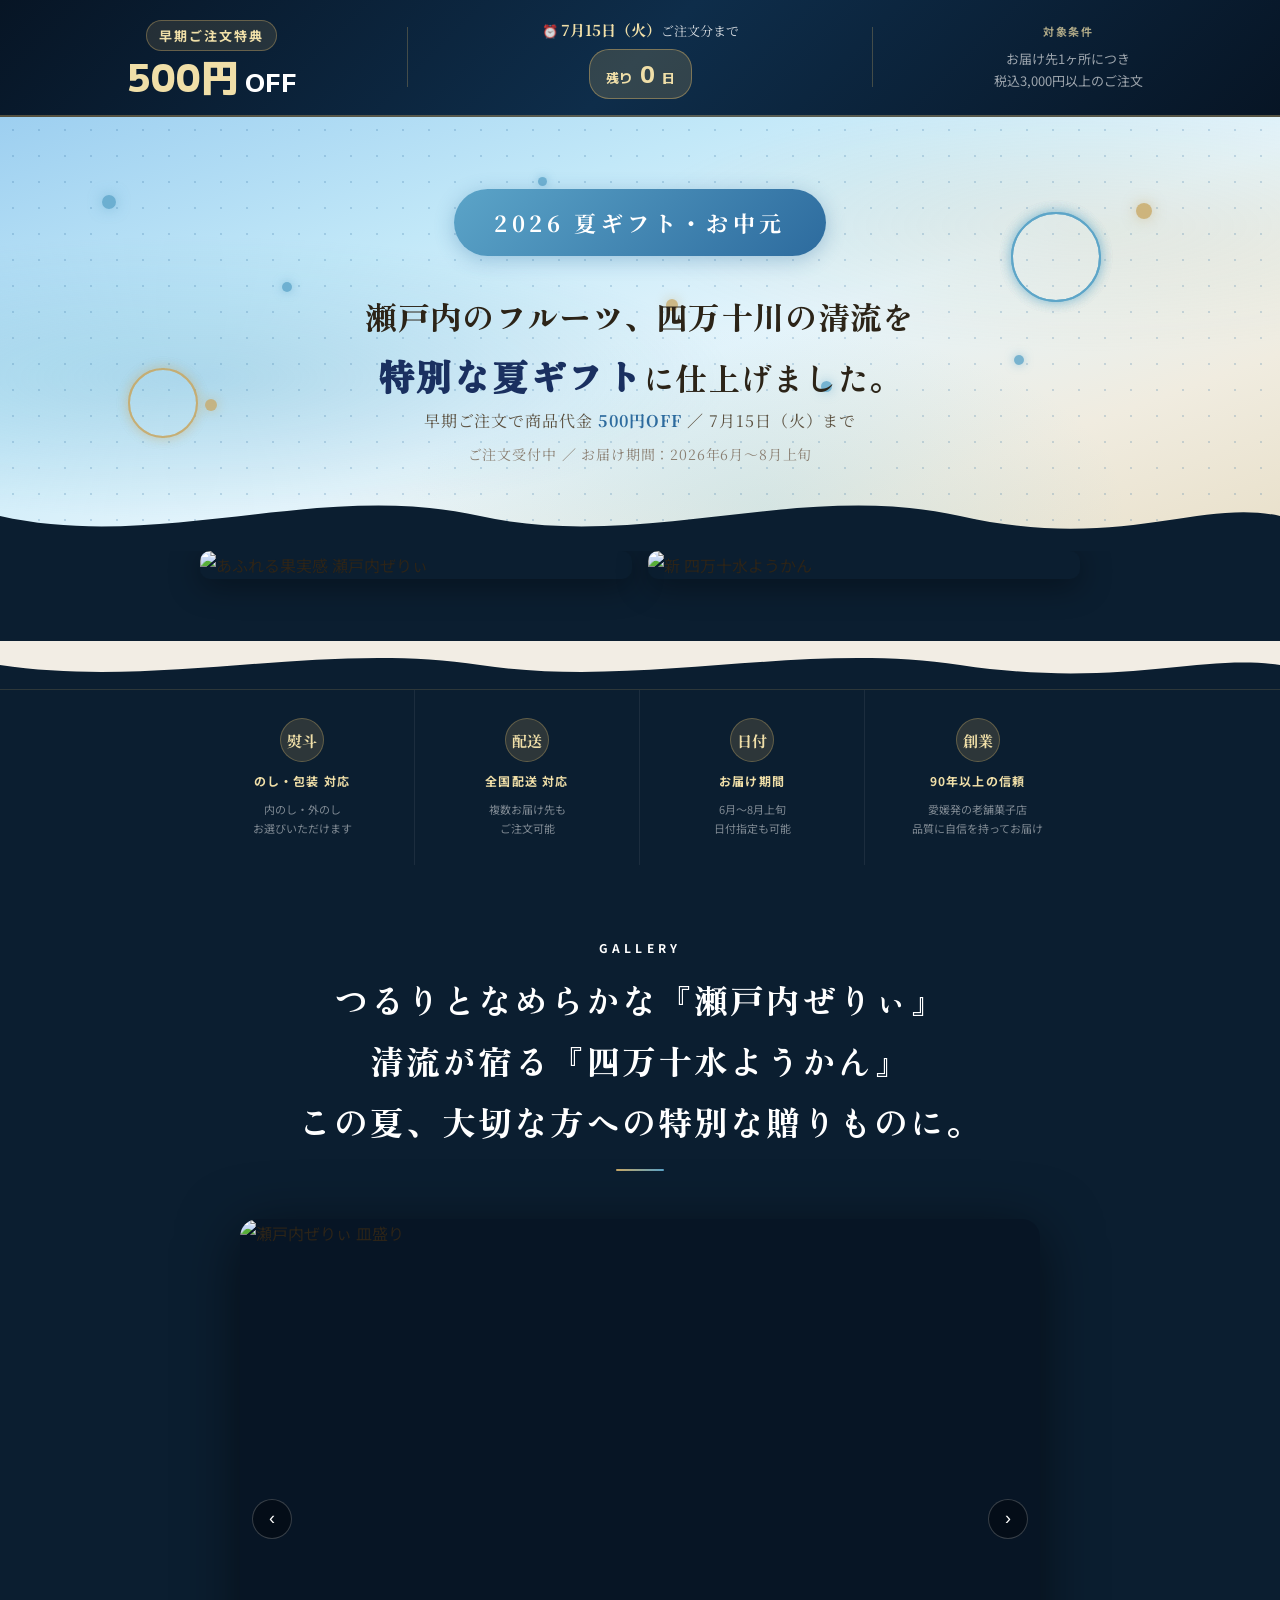
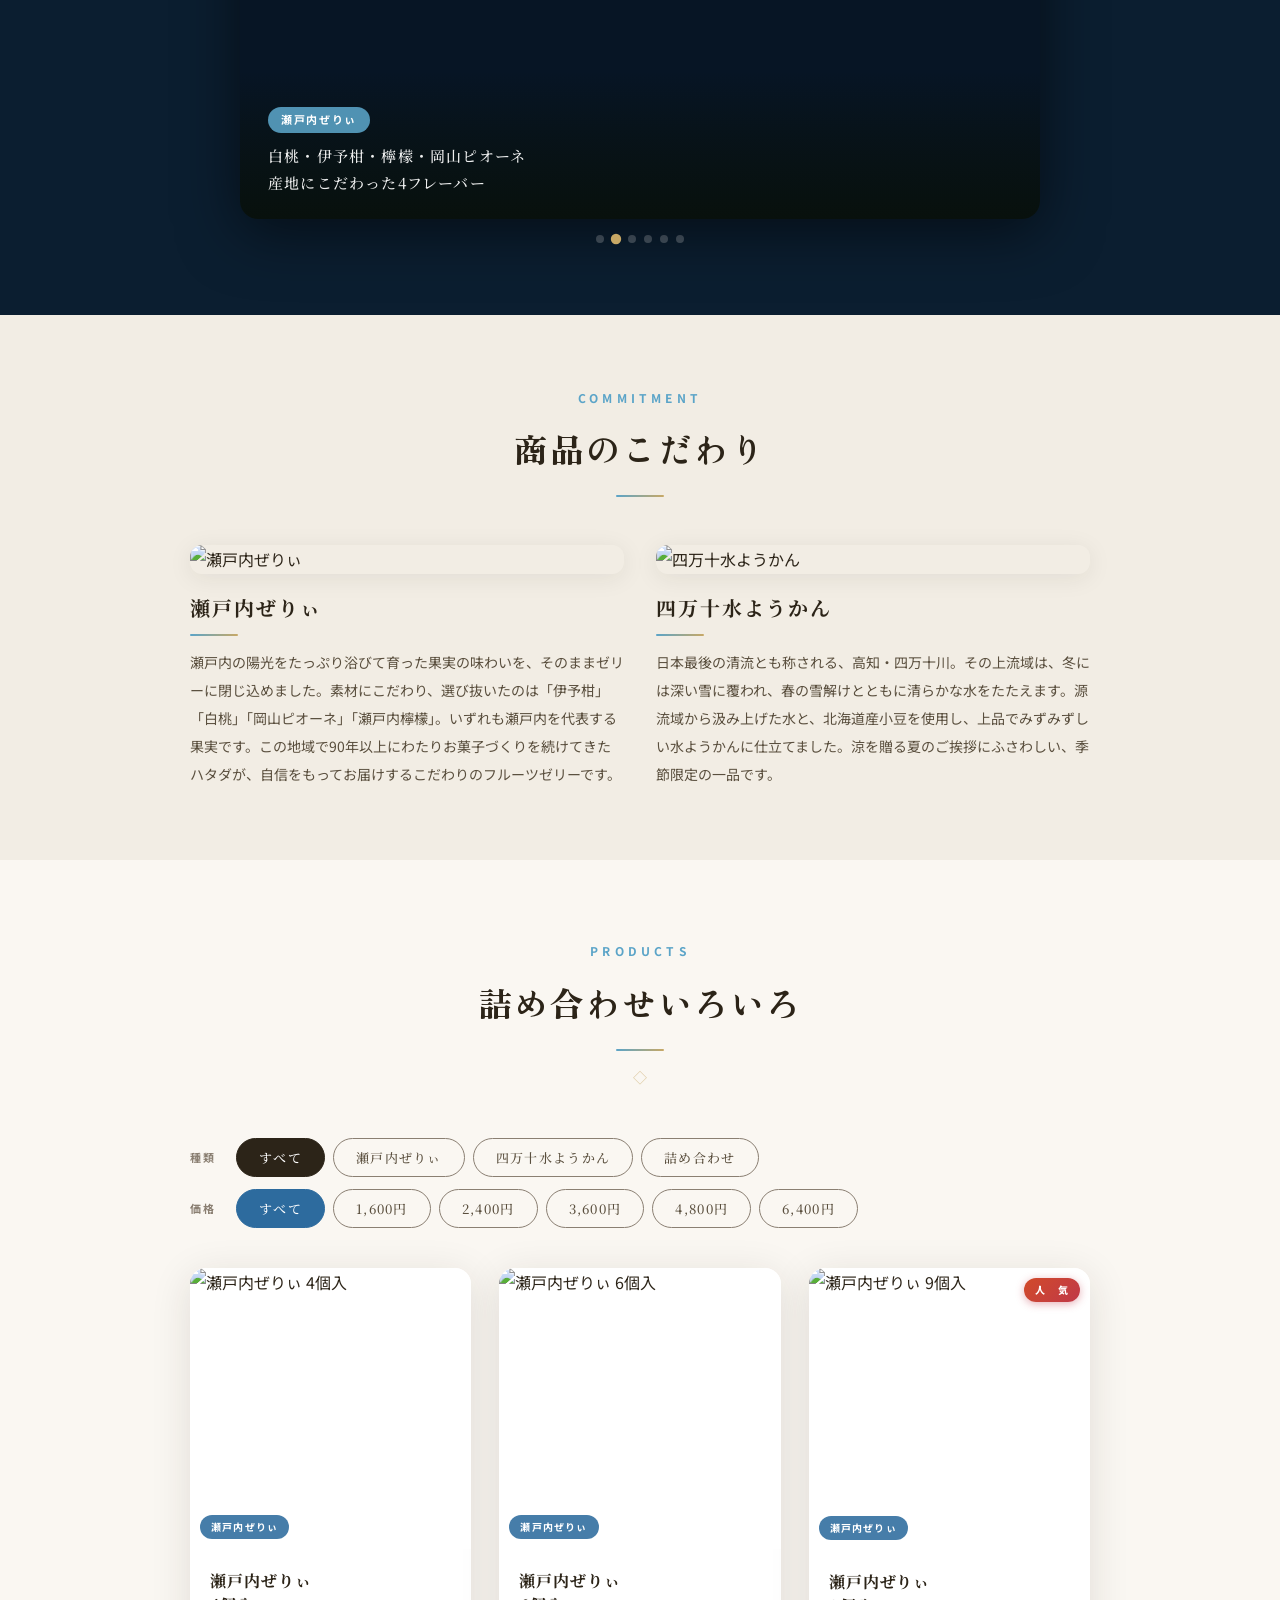
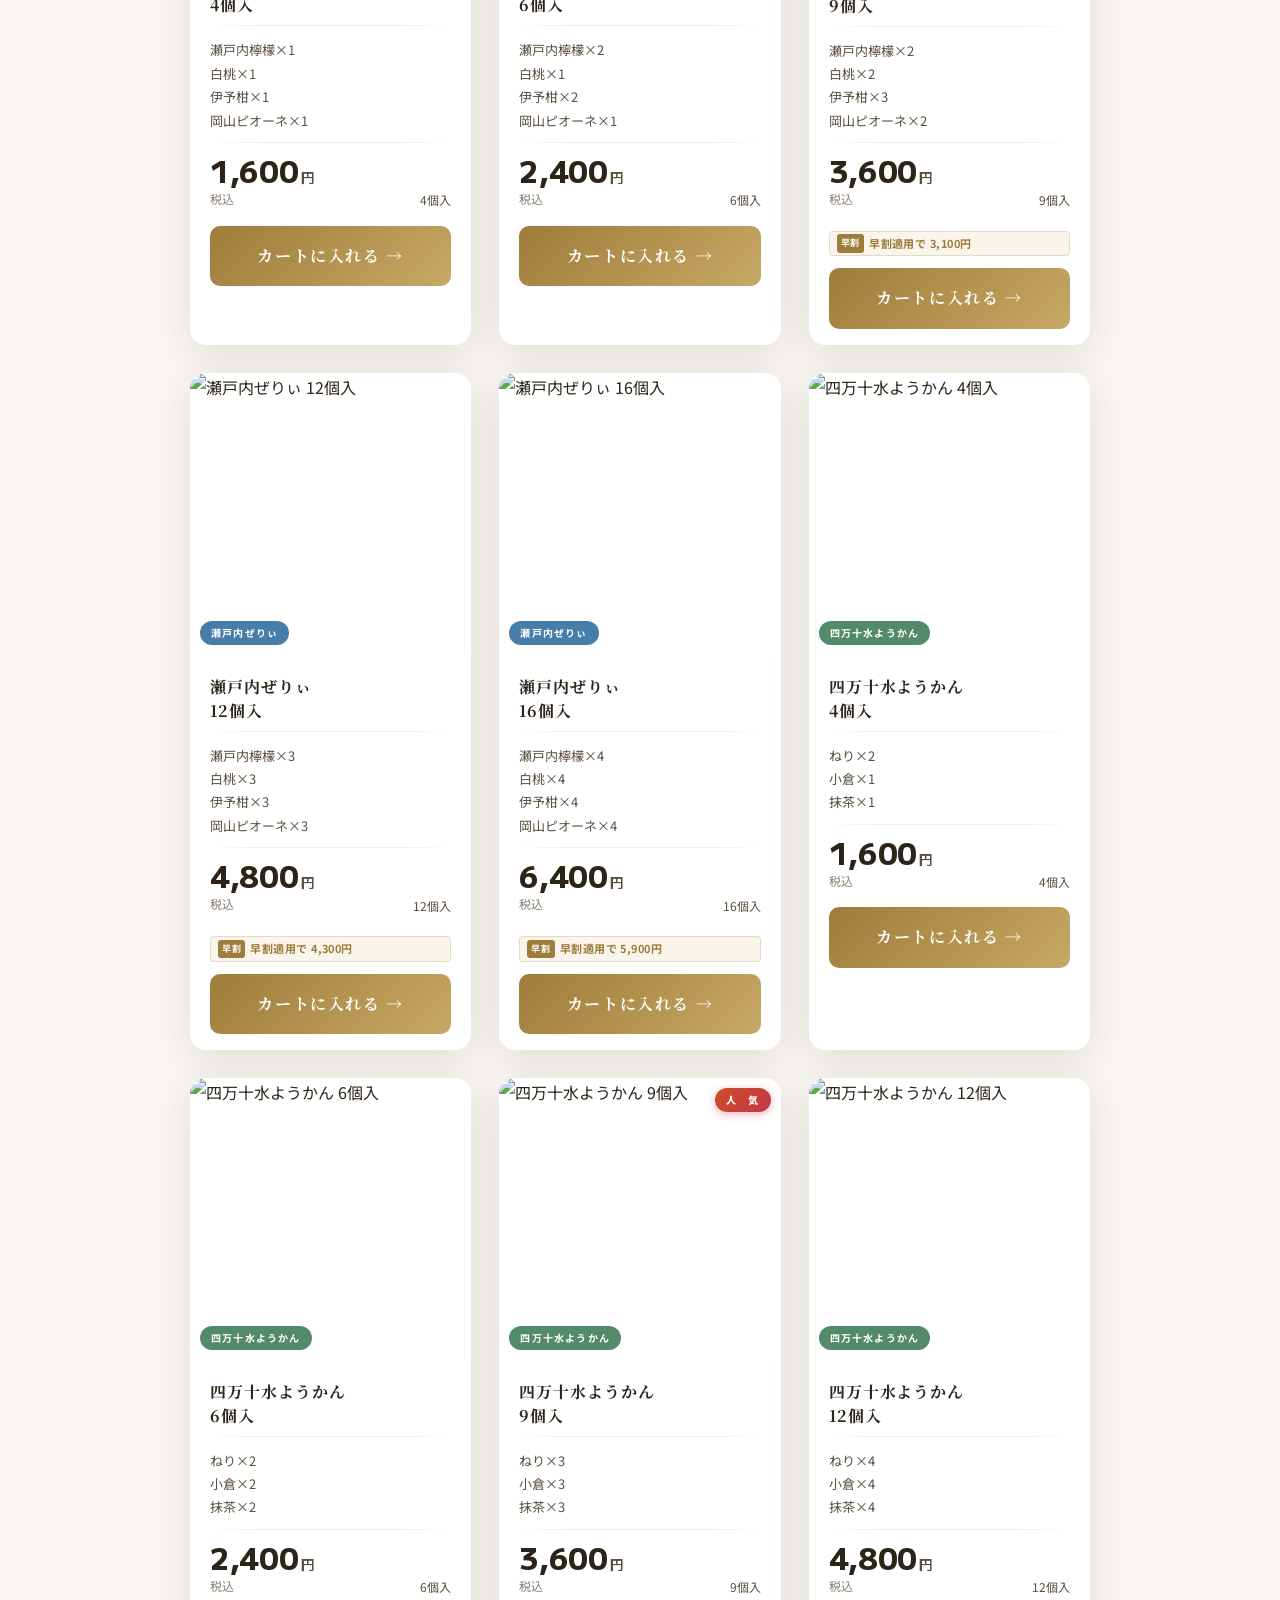
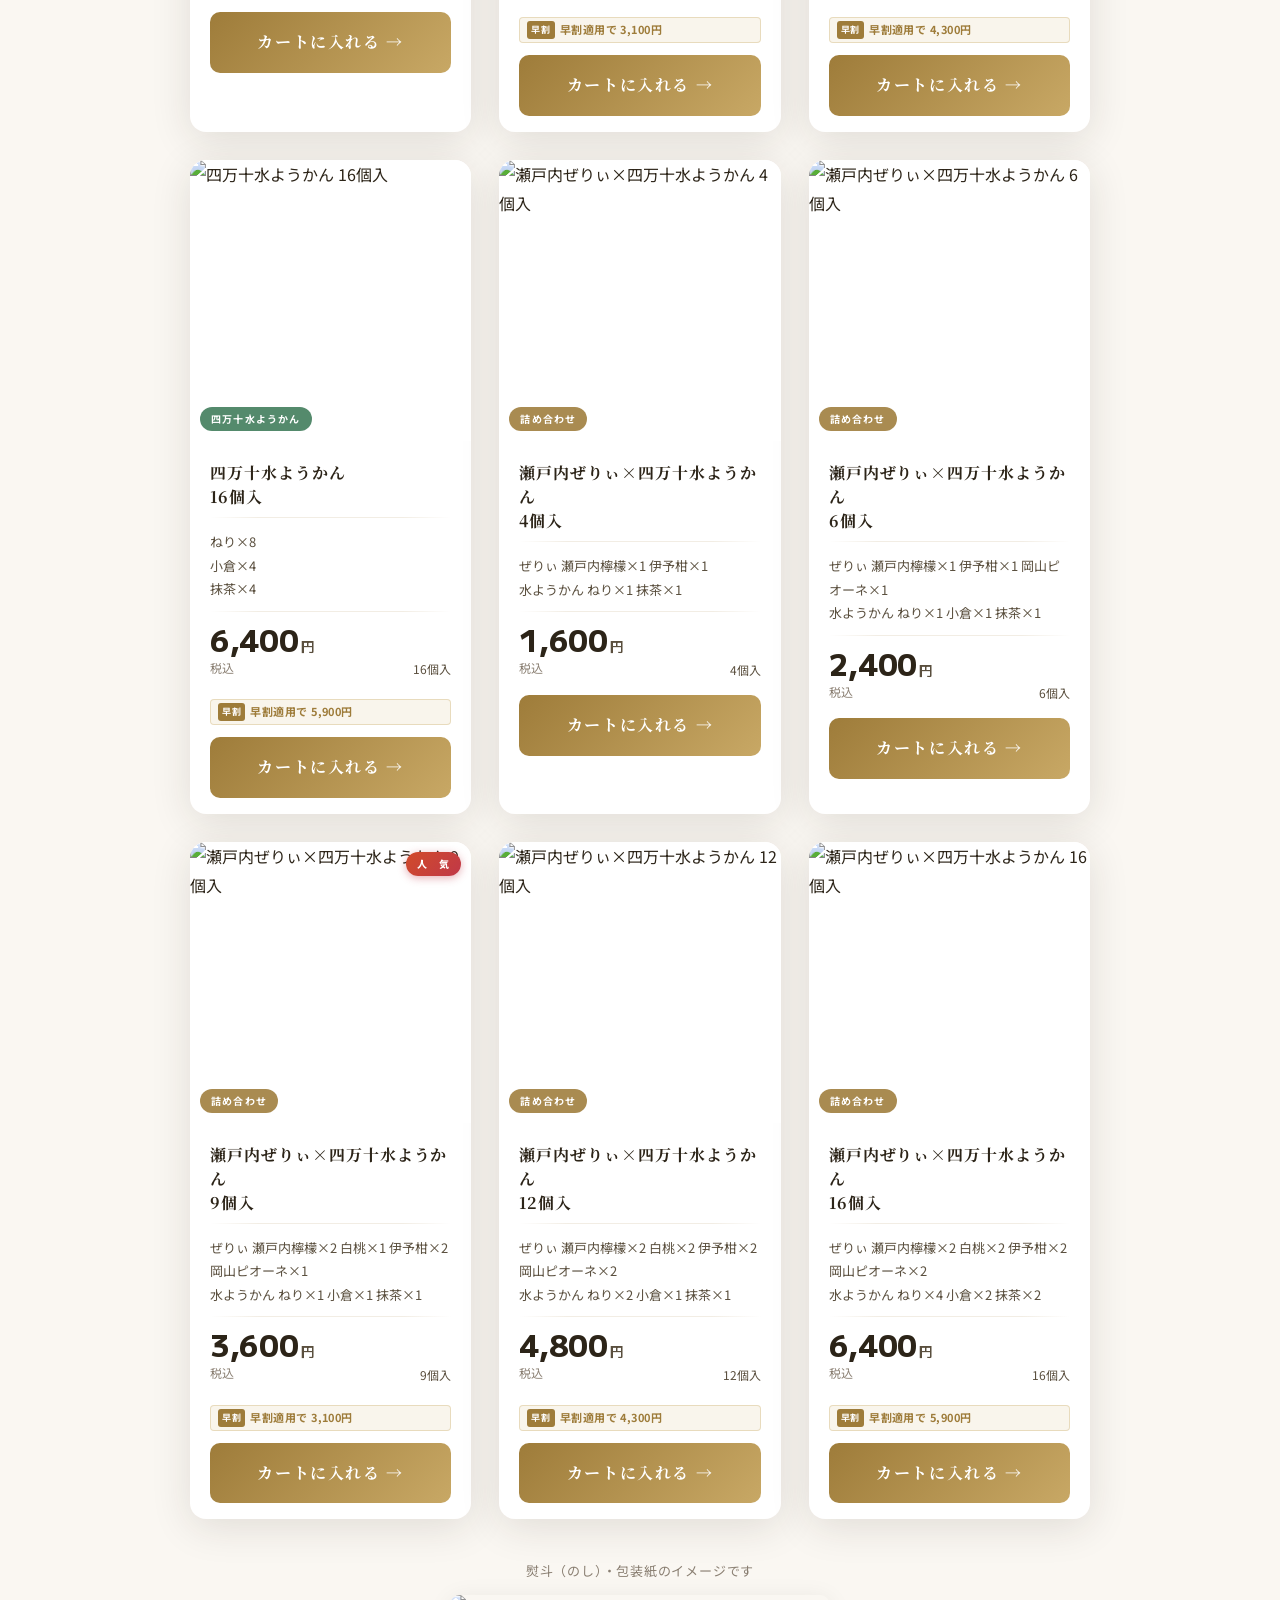
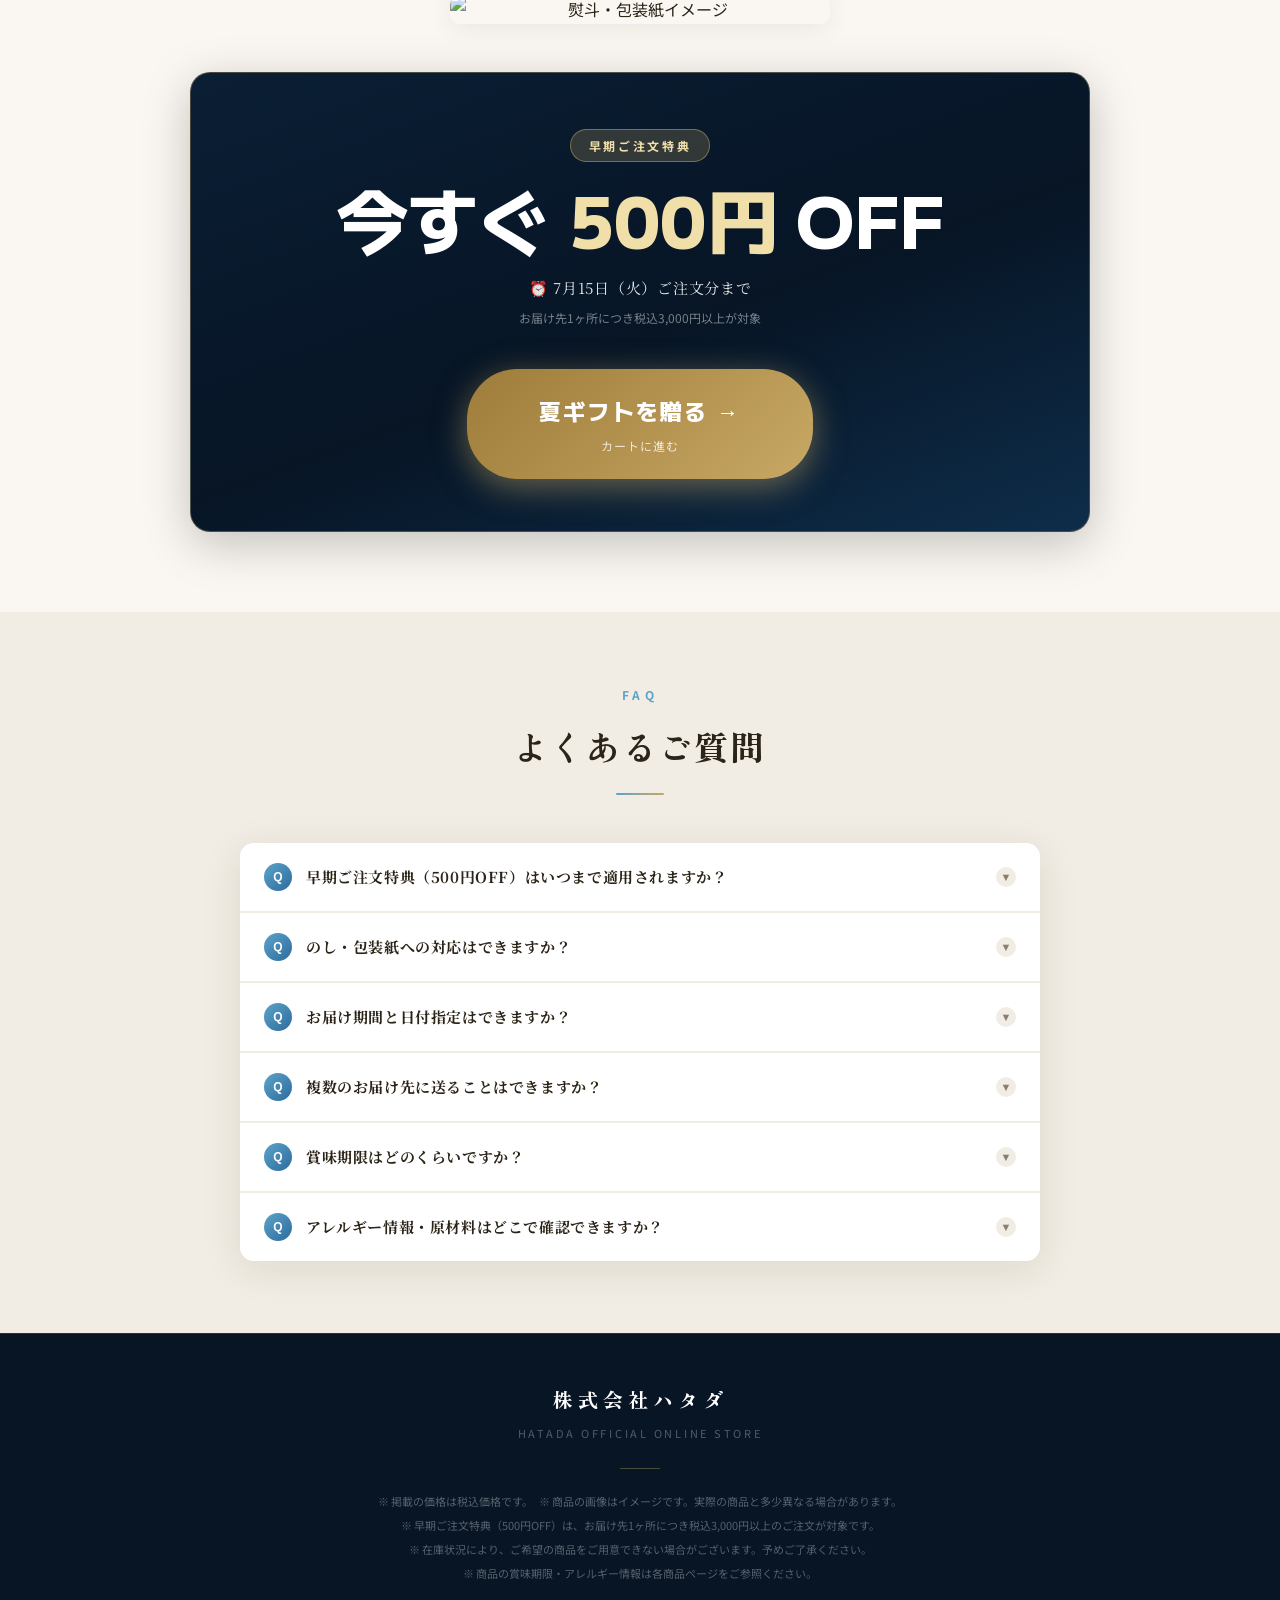
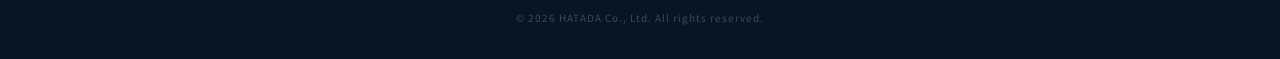
==== commit 26011cba: "hero-kvからメインKV画像（00111）を削除し2点構成に変更 Co-Authored-By: Claude Sonnet 4.6 <noreply@anthropic.com>" ====
--- a/index.html
+++ b/index.html
@@ -1054,14 +1054,10 @@
 
   <!-- Hero Key Visual -->
   <div class="hero-kv">
-    <div class="hero-kv__main fade-in">
-      <img src="https://www.hatada-kuritaruto.jp/pic-labo/llimg/2026_00111.jpg"
-           alt="新 ハタダの夏ギフト 2026" loading="eager">
-    </div>
     <div class="hero-kv__duo">
       <div class="fade-in">
         <img src="https://www.hatada-kuritaruto.jp/pic-labo/llimg/2026_00112.jpg"
-             alt="あふれる果実感 瀬戸内ぜりぃ" loading="lazy">
+             alt="あふれる果実感 瀬戸内ぜりぃ" loading="eager">
       </div>
       <div class="fade-in" style="transition-delay:0.12s">
         <img src="https://www.hatada-kuritaruto.jp/pic-labo/llimg/2026_00113.jpg"
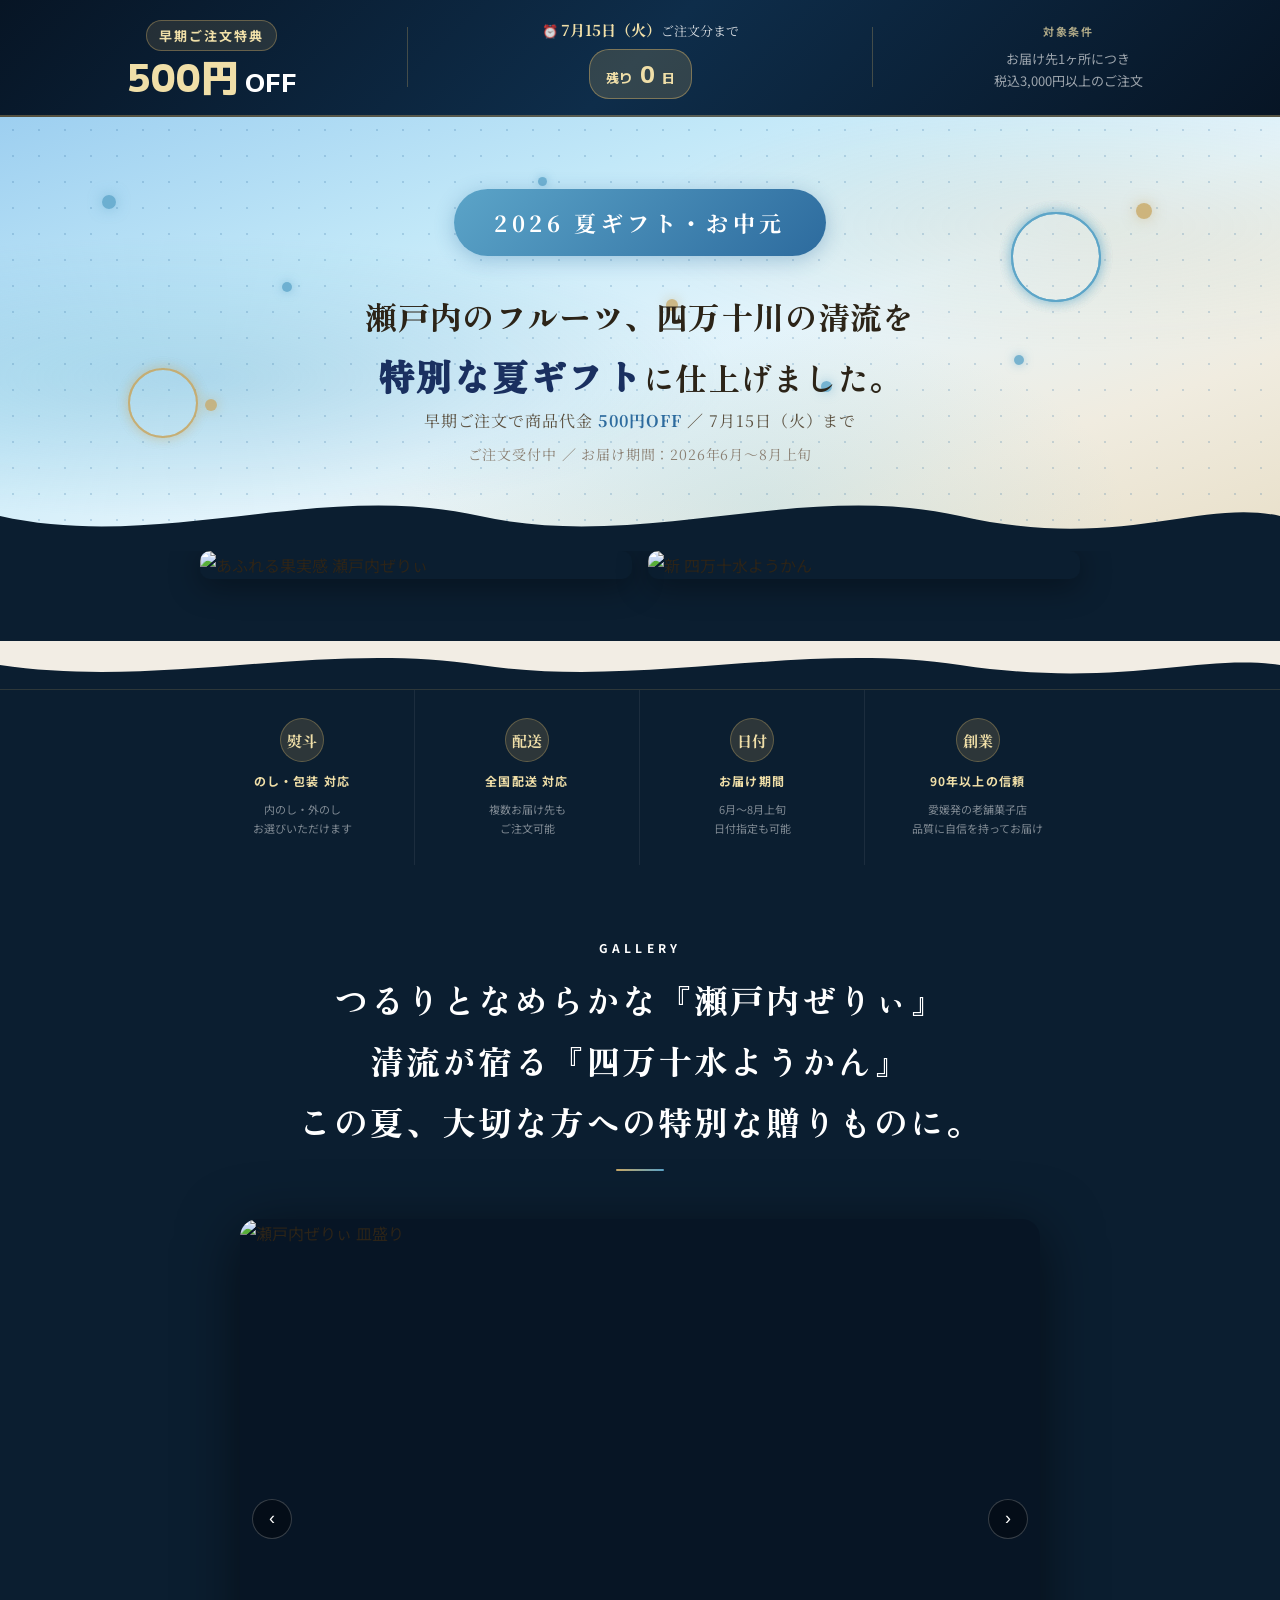
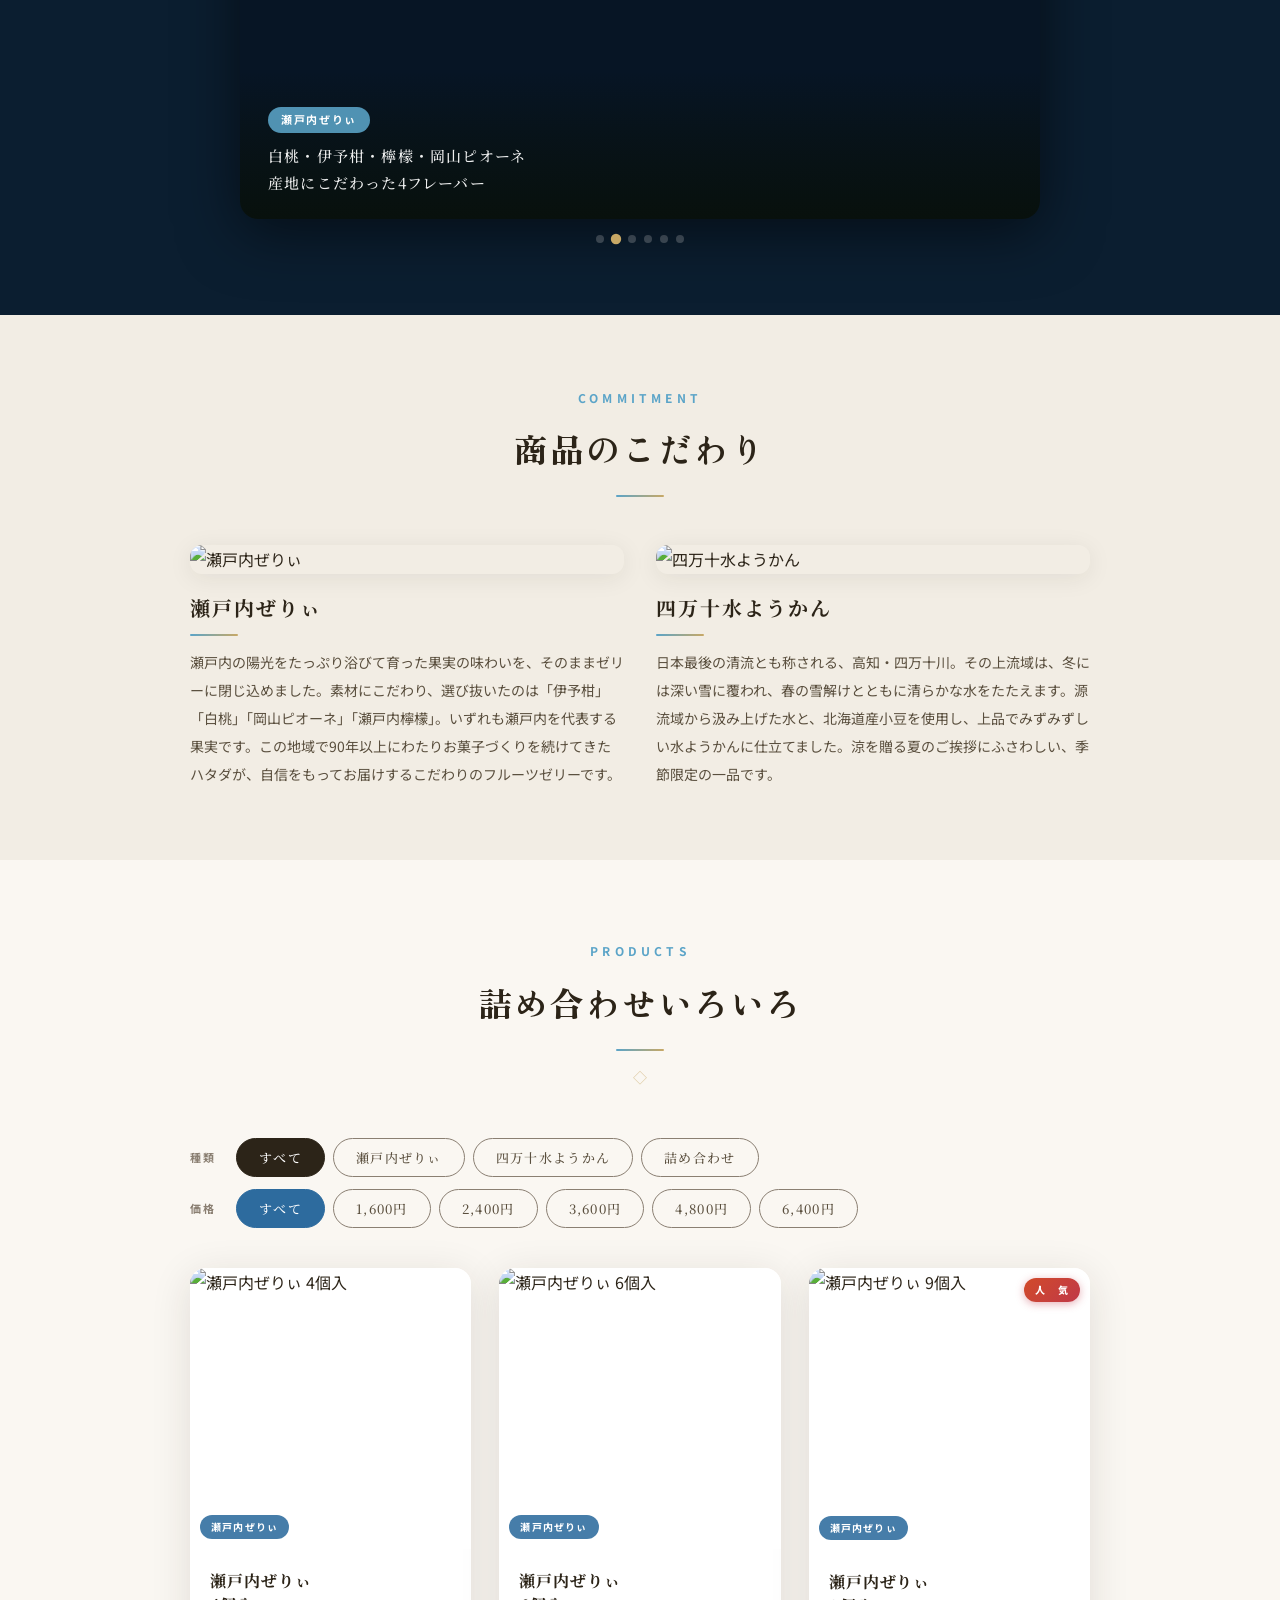
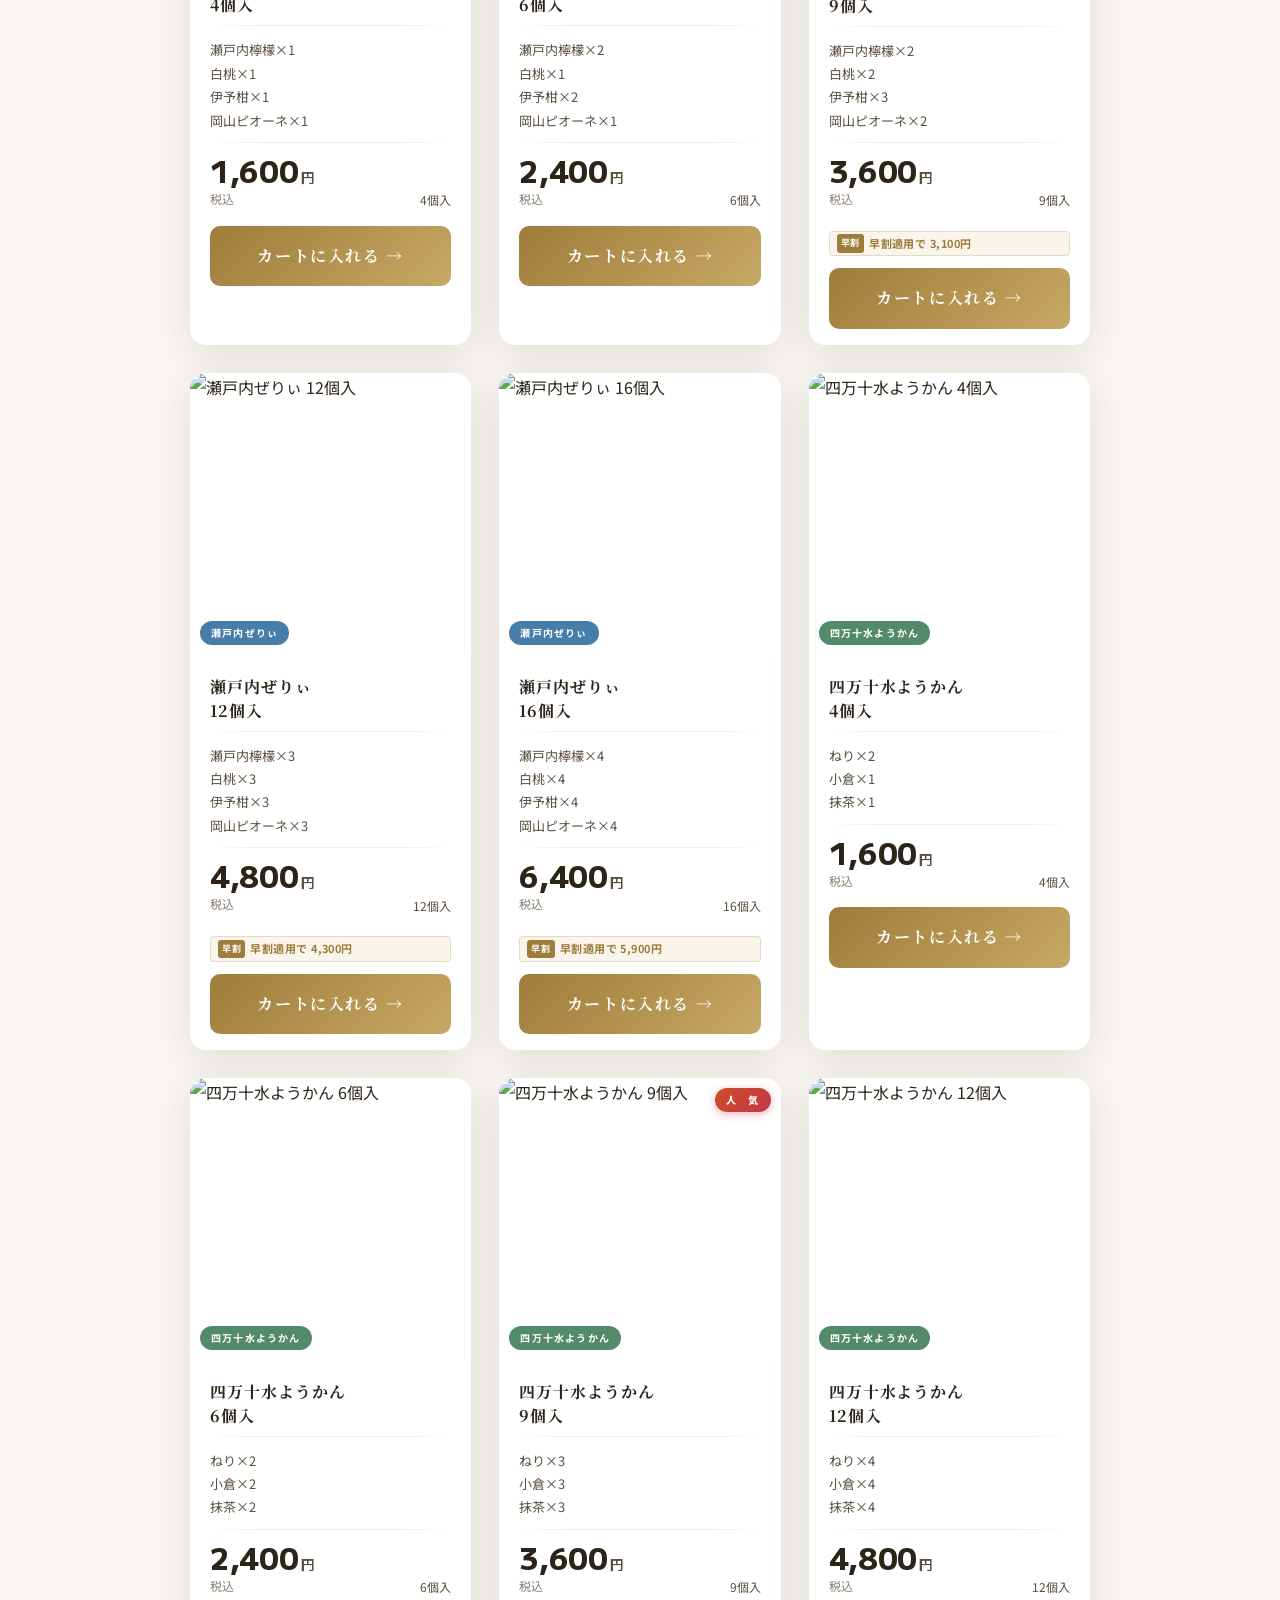
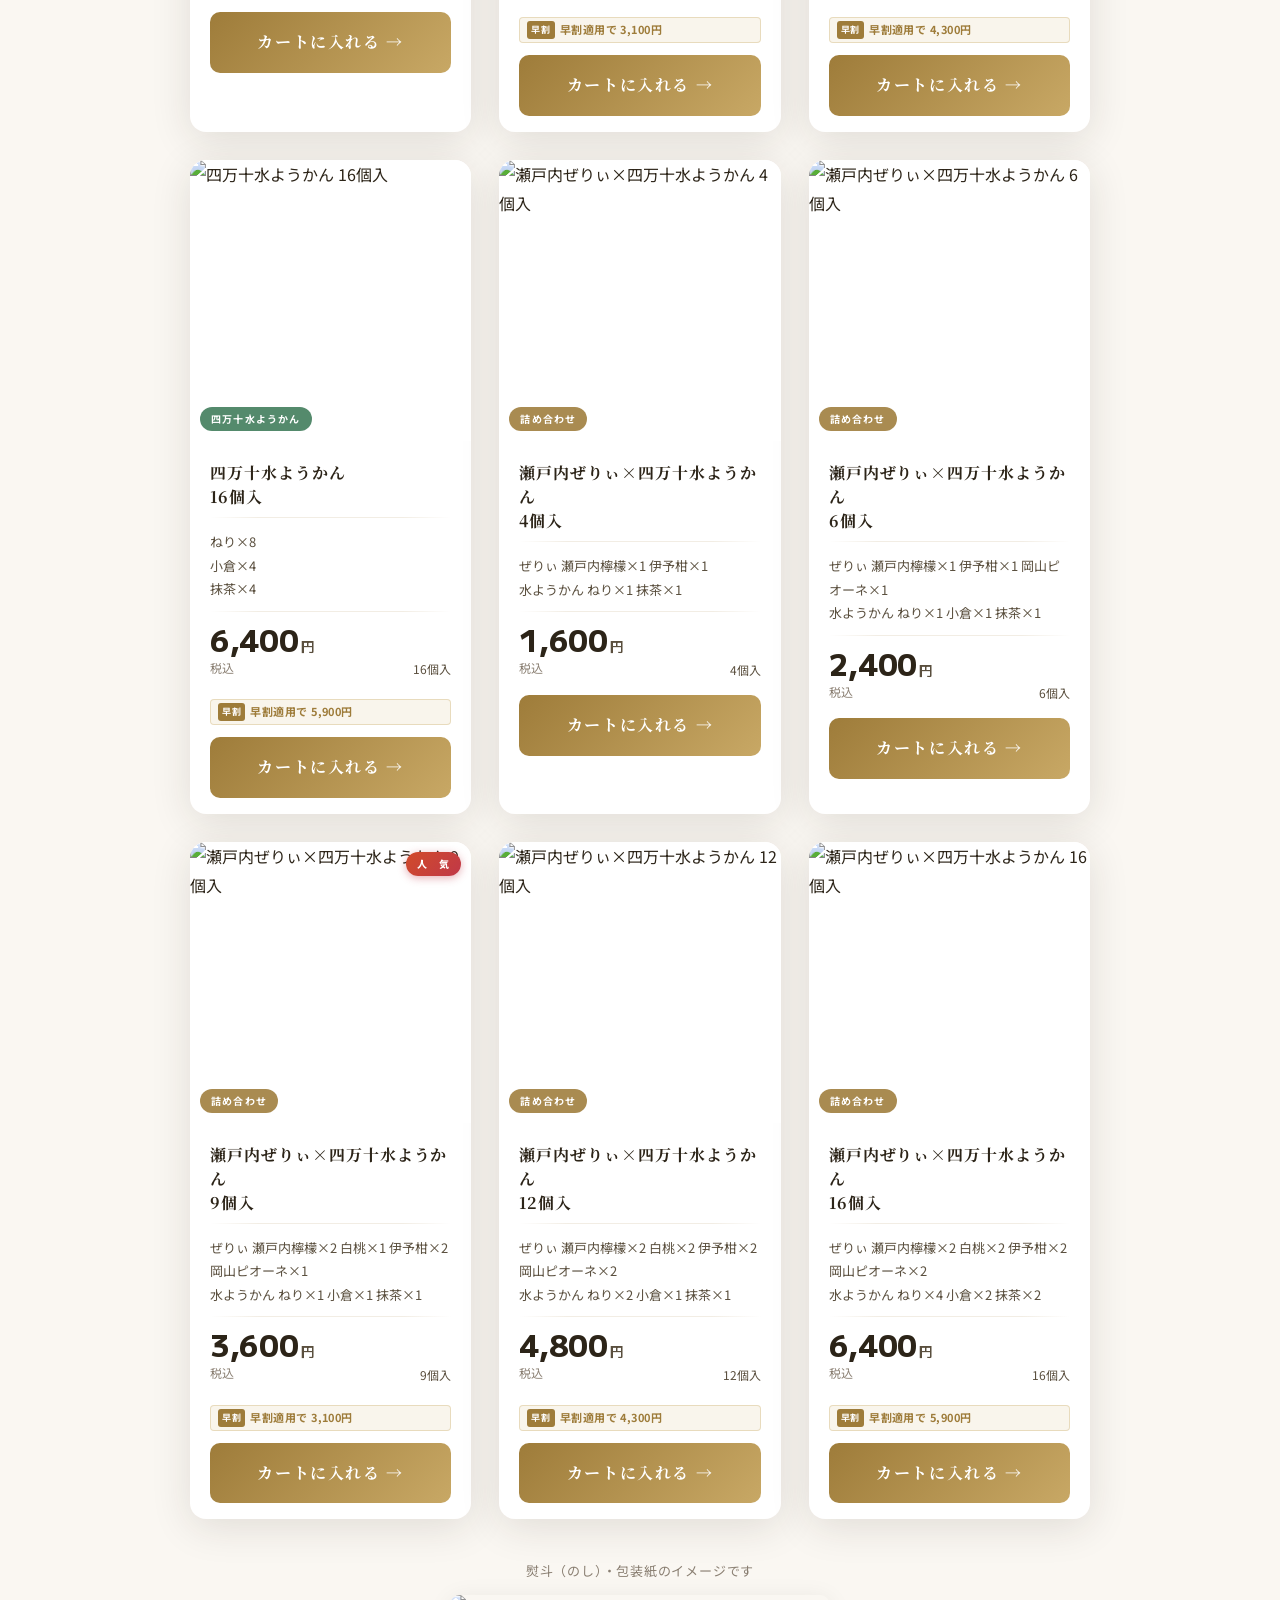
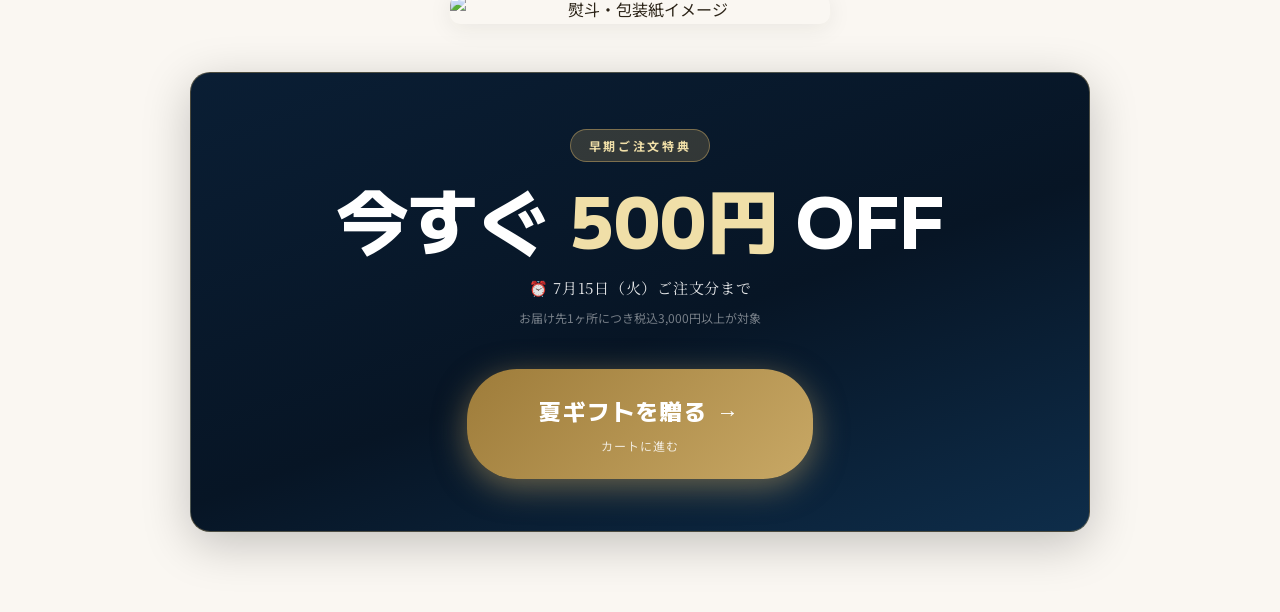
==== commit d711cfbc: "remove FAQ and footer sections" ====
--- a/index.html
+++ b/index.html
@@ -4,999 +4,14 @@
   <meta charset="utf-8" />
   <meta name="viewport" content="width=device-width, initial-scale=1.0" />
   <title>2026 夏ギフト・お中元｜ハタダ</title>
-  <link rel="preconnect" href="https://fonts.googleapis.com" />
+  <!-- ============================================================
+       ShopServe LP統合設定
+       商品説明文エリアにそのままコピーペーストして使用。
+       標準パーツ（商品名・価格・カートボタン）はそのまま表示。
+       LP内の各商品カードのボタンからも直接カートへ遷移可能。
+       ============================================================ -->
   <link href="https://fonts.googleapis.com/css2?family=Zen+Antique+Soft&family=Noto+Serif+JP:wght@400;500;600;700&family=Noto+Sans+JP:wght@400;500;700&family=M+PLUS+1:wght@400;500;700;800&display=swap" rel="stylesheet" />
-  <style>
-    /* Custom Properties */
-    :root {
-      --seto-blue:  #5ba4c8;
-      --seto-deep:  #2d6b9e;
-      --shim-deep:  #3d7a58;
-      --gold:       #c8a865;
-      --gold-light: #f0dfa8;
-      --gold-deep:  #9e7c3a;
-      --cream:      #faf7f2;
-      --cream-dark: #f2ede4;
-      --dark-bg:    #0b1e30;
-      --dark-deep:  #071525;
-      --text-dark:  #2c2418;
-      --text-mid:   #5a4f3e;
-      --text-light: #8a7f72;
-      --white:      #ffffff;
-      --ease-expo:  cubic-bezier(0.22, 1, 0.36, 1);
-    }
-
-    /* Reset */
-    *, *::before, *::after { margin: 0; padding: 0; box-sizing: border-box; }
-    img    { display: block; max-width: 100%; }
-    button { cursor: pointer; }
-    a      { text-decoration: none; }
-
-    body {
-      font-family: "Noto Sans JP", sans-serif;
-      background: var(--cream);
-      color: var(--text-dark);
-      font-size: 16px;
-      line-height: 1.8;
-      overflow-x: hidden;
-      -webkit-font-smoothing: antialiased;
-    }
-
-    /* Layout */
-    .container    { max-width: 900px; margin: 0 auto; }
-    .section-header { text-align: center; margin-bottom: 48px; }
-
-    .section-eyebrow {
-      display: block;
-      font-size: 12px;
-      font-weight: 700;
-      letter-spacing: 0.35em;
-      text-transform: uppercase;
-      color: var(--seto-blue);
-      margin-bottom: 10px;
-    }
-    .section-title {
-      font-family: "Zen Antique Soft", "Noto Serif JP", serif;
-      font-size: clamp(22px, 4vw, 34px);
-      font-weight: 400;
-      letter-spacing: 0.06em;
-      color: var(--text-dark);
-      margin-bottom: 16px;
-    }
-    .section-rule {
-      width: 48px; height: 2px;
-      background: linear-gradient(90deg, var(--seto-blue), var(--gold));
-      margin: 0 auto 14px;
-      border-radius: 2px;
-    }
-    .section-rule--left { margin: 0 0 12px; }
-
-    /* Fade-in */
-    .fade-in {
-      opacity: 0;
-      transform: translateY(24px);
-      transition: opacity 0.65s var(--ease-expo), transform 0.65s var(--ease-expo);
-    }
-    .fade-in.is-visible { opacity: 1; transform: none; }
-
-    /* ------------------------------------------------------------------ */
-    /* Early Bird Bar */
-    /* ------------------------------------------------------------------ */
-    .early-bird {
-      background: linear-gradient(135deg, #071525 0%, #0e2d4a 50%, #071525 100%);
-      color: var(--white);
-      border-bottom: 2px solid rgba(200, 168, 101, 0.4);
-    }
-    .early-bird__inner {
-      width: 100%;
-      padding: 16px 32px;
-      display: flex;
-      align-items: center;
-      justify-content: space-between;
-    }
-    .early-bird__col {
-      flex: 1;
-      display: flex;
-      flex-direction: column;
-      align-items: center;
-      text-align: center;
-      gap: 6px;
-    }
-    .early-bird__col--center { flex: 1.2; }
-    .early-bird__sep {
-      width: 1px; height: 60px;
-      background: rgba(200, 168, 101, 0.3);
-      flex-shrink: 0;
-      margin: 0 16px;
-    }
-    .early-bird__label {
-      font-size: 13px;
-      font-weight: 700;
-      letter-spacing: 0.15em;
-      color: var(--gold-light);
-      background: rgba(200, 168, 101, 0.15);
-      border: 1px solid rgba(200, 168, 101, 0.4);
-      padding: 3px 12px;
-      border-radius: 20px;
-    }
-    .early-bird__deal {
-      font-family: "M PLUS 1", sans-serif;
-      font-size: 24px;
-      font-weight: 800;
-      line-height: 1;
-    }
-    .early-bird__deal em   { font-style: normal; color: var(--gold-light); font-size: 38px; }
-    .early-bird__period    { font-family: "Noto Serif JP", serif; font-size: 13px; color: rgba(255,255,255,0.85); }
-    .early-bird__period strong { color: var(--gold-light); font-size: 15px; }
-    .early-bird__timer {
-      display: inline-block;
-      background: rgba(200, 168, 101, 0.2);
-      border: 1px solid rgba(200, 168, 101, 0.5);
-      color: var(--gold-light);
-      font-family: "M PLUS 1", sans-serif;
-      font-size: 13px;
-      font-weight: 700;
-      padding: 4px 16px;
-      border-radius: 20px;
-    }
-    .early-bird__days      { font-size: 22px; font-weight: 800; margin: 0 4px; }
-    .early-bird__cond-label {
-      font-size: 11px;
-      font-weight: 700;
-      letter-spacing: 0.15em;
-      color: var(--gold-light);
-      opacity: 0.7;
-    }
-    .early-bird__cond { font-size: 13px; color: rgba(255,255,255,0.6); line-height: 1.7; }
-
-    /* ------------------------------------------------------------------ */
-    /* Hero */
-    /* ------------------------------------------------------------------ */
-    .hero {
-      position: relative;
-      min-height: 380px;
-      background: linear-gradient(160deg, #9dcff0 0%, #c2e8f8 30%, #e4f4fb 55%, #f0ece0 78%, #e8dfc8 100%);
-      display: flex;
-      align-items: center;
-      justify-content: center;
-      text-align: center;
-      overflow: hidden;
-      padding: 72px 20px 84px;
-    }
-    .hero::before {
-      content: "";
-      position: absolute;
-      inset: 0;
-      background:
-        radial-gradient(ellipse 65% 50% at 15% 60%, rgba(91,164,200,0.28) 0%, transparent 65%),
-        radial-gradient(ellipse 55% 45% at 85% 25%, rgba(200,168,101,0.14) 0%, transparent 65%),
-        radial-gradient(ellipse 40% 60% at 60% 90%, rgba(100,190,220,0.18) 0%, transparent 70%);
-    }
-    .hero::after {
-      content: "";
-      position: absolute;
-      bottom: -1px; left: 0; right: 0;
-      height: 72px;
-      background: url("data:image/svg+xml,%3Csvg viewBox='0 0 1440 72' xmlns='http://www.w3.org/2000/svg' preserveAspectRatio='none'%3E%3Cpath d='M0,36 C180,72 360,0 540,36 C720,72 900,0 1080,36 C1260,72 1350,18 1440,36 L1440,72 L0,72 Z' fill='%230b1e30'/%3E%3C/svg%3E");
-      background-size: cover;
-      z-index: 2;
-    }
-
-    /* ------------------------------------------------------------------ */
-    /* Hero decorations — dot grid + orbs + rings + particles */
-    /* ------------------------------------------------------------------ */
-    .hero__deco { position: absolute; inset: 0; pointer-events: none; overflow: hidden; z-index: 1; }
-
-    /* Dot grid */
-    .hero__dots {
-      position: absolute;
-      inset: 0;
-      background-image: radial-gradient(circle, rgba(45,107,158,0.3) 1.5px, transparent 1.5px);
-      background-size: 26px 26px;
-      opacity: 0.7;
-    }
-
-    /* Ripple rings — 水面の波紋：拡大しながらフェードアウト */
-    .hero__ring {
-      position: absolute;
-      border-radius: 50%;
-      border: 2px solid var(--ring-color, rgba(91, 164, 200, 0.7));
-      box-shadow: 0 0 12px var(--ring-glow, rgba(91, 164, 200, 0.3));
-      animation: ringRipple var(--dur, 5s) var(--delay, 0s) ease-out infinite;
-    }
-    @keyframes ringRipple {
-      0%   { transform: scale(0.25); opacity: 0.9; }
-      60%  { opacity: 0.3; }
-      100% { transform: scale(1.9); opacity: 0; }
-    }
-
-    /* Floating particles — グロー付きで大きく */
-    .hero__particle {
-      position: absolute;
-      border-radius: 50%;
-      background: var(--bg, rgba(91, 164, 200, 0.8));
-      box-shadow: 0 0 var(--glow, 10px) var(--glow-c, rgba(91, 164, 200, 0.55));
-      animation: particleFloat var(--dur, 8s) var(--delay, 0s) ease-in-out infinite;
-    }
-    @keyframes particleFloat {
-      0%, 100% { transform: translate(0, 0) scale(1); opacity: var(--op, 0.75); }
-      50%       { transform: translate(var(--tx, 6px), -16px) scale(1.3); opacity: 1; }
-    }
-
-    .hero__inner { position: relative; z-index: 3; width: 100%; }
-
-    /* ShopServe対策: ヒーロー内テキストのmargin/paddingをゼロリセット
-       ただし .hero__badge は除外（独自のpadding/marginを保持） */
-    .hero__inner h1,
-    .hero__inner p,
-    .hero__inner span:not(.hero__badge):not(.hero__title__row):not(.hero__title__accent),
-    .hero__inner strong {
-      margin: 0 !important;
-      padding: 0 !important;
-    }
-
-    .hero__badge {
-      display: inline-block;
-      position: relative;
-      overflow: hidden;
-      background: linear-gradient(135deg, var(--seto-blue), var(--seto-deep));
-      color: var(--white);
-      font-family: "Noto Serif JP", serif;
-      font-size: 22px;
-      font-weight: 700;
-      letter-spacing: 0.2em;
-      padding: 14px 40px;
-      border-radius: 36px;
-      margin-bottom: 24px;
-      box-shadow: 0 4px 20px rgba(45,107,158,0.32);
-      animation: heroFadeUp 0.9s 0.05s var(--ease-expo) both;
-    }
-    .hero__badge::after {
-      content: "";
-      position: absolute;
-      top: 0; left: -80%; width: 50%; height: 100%;
-      background: linear-gradient(90deg, transparent, rgba(255,255,255,0.3) 50%, transparent);
-      animation: badgeShimmer 3.5s 1s infinite;
-    }
-    .hero__title {
-      font-family: "Zen Antique Soft", "Noto Serif JP", sans-serif !important;
-      font-size: clamp(17px, 2.9vw, 32px) !important;
-      font-weight: 400 !important;
-      letter-spacing: 0.01em !important;
-      line-height: 1 !important;        /* <br>ではなくspanで折り返すためline-heightは1に */
-      color: var(--text-dark) !important;
-      margin-bottom: 16px !important;
-      animation: heroFadeUp 1.1s var(--ease-expo) both;
-    }
-    /* 1行ずつ <span class="hero__title__row"> で折り返し制御 */
-    .hero__title__row {
-      display: block !important;
-      line-height: 1.75 !important;    /* 各行の行間はここで制御 */
-      margin: 0 !important;
-      padding: 0 !important;
-    }
-    .hero__title__accent {
-      color: #1a3060 !important;
-      display: inline !important;
-      font-size: 1.12em !important;
-      font-weight: 700 !important;
-      letter-spacing: 0.05em !important;
-    }
-    .hero__sub {
-      display: block !important;
-      font-family: "Noto Serif JP", sans-serif !important;
-      font-size: clamp(13px, 2vw, 16px) !important;
-      line-height: 1.8 !important;
-      color: var(--text-mid) !important;
-      letter-spacing: 0.06em !important;
-      margin-bottom: 0 !important;
-      animation: heroFadeUp 1.3s 0.2s var(--ease-expo) both;
-    }
-    .hero__sub + .hero__sub { margin-top: 6px !important; }
-    .hero__sub strong { color: var(--seto-deep) !important; font-weight: 700 !important; }
-
-    /* ------------------------------------------------------------------ */
-    /* Hero Key Visual — 商品キービジュアル3点 */
-    /* ------------------------------------------------------------------ */
-    .hero-kv {
-      background: var(--dark-bg);
-      padding: 0 20px 64px;
-    }
-    .hero-kv__main {
-      max-width: 880px;
-      margin: 0 auto 16px;
-    }
-    .hero-kv__main img {
-      width: 100%;
-      border-radius: 12px;
-      box-shadow: 0 8px 48px rgba(0,0,0,0.52);
-      display: block;
-    }
-    .hero-kv__duo {
-      max-width: 880px;
-      margin: 0 auto;
-      display: grid;
-      grid-template-columns: 1fr 1fr;
-      gap: 16px;
-    }
-    .hero-kv__duo img {
-      width: 100%;
-      border-radius: 10px;
-      box-shadow: 0 6px 32px rgba(0,0,0,0.42);
-      display: block;
-    }
-
-    /* ------------------------------------------------------------------ */
-    /* Carousel */
-    /* ------------------------------------------------------------------ */
-    .carousel-section { background: var(--dark-bg); padding: 72px 20px; }
-    .carousel-section .section-eyebrow { color: var(--white) !important; }
-    .carousel-section .section-title   { color: var(--white) !important; }
-    .carousel-section .section-rule    { background: linear-gradient(90deg, var(--gold), var(--seto-blue)); }
-
-    .carousel {
-      position: relative;
-      max-width: 800px;
-      margin: 0 auto 14px;
-      border-radius: 18px;
-      overflow: hidden;
-      box-shadow: 0 12px 60px rgba(0,0,0,0.55);
-    }
-    .carousel__track { display: flex; transition: transform 0.52s cubic-bezier(0.4,0,0.2,1); will-change: transform; }
-    .carousel__slide { min-width: 100%; position: relative; }
-    .carousel__slide img { width: 100%; aspect-ratio: 4/3; object-fit: contain; background: var(--dark-deep); }
-    .carousel__caption {
-      position: absolute;
-      bottom: 0; left: 0; right: 0;
-      padding: 32px 28px 22px;
-      background: linear-gradient(0deg, rgba(8,16,10,0.9) 0%, rgba(8,16,10,0.45) 55%, transparent 100%);
-    }
-    .carousel__tag {
-      display: inline-block;
-      font-size: 11px;
-      font-weight: 700;
-      letter-spacing: 0.15em;
-      padding: 3px 13px;
-      border-radius: 20px;
-      margin-bottom: 9px;
-    }
-    .tag--seto     { background: rgba(91,164,200,0.88);  color: var(--white); }
-    .tag--shimanto { background: rgba(122,173,140,0.88); color: var(--white); }
-    .tag--mix      { background: rgba(200,168,101,0.88); color: #1a1a10; }
-    .carousel__caption p {
-      font-family: "Noto Serif JP", serif;
-      font-size: 15px;
-      font-weight: 500;
-      color: rgba(255,255,255,0.93);
-      line-height: 1.85;
-      letter-spacing: 0.08em;
-    }
-    .carousel__btn {
-      position: absolute;
-      top: 50%; transform: translateY(-50%);
-      background: rgba(0,0,0,0.35);
-      border: 1px solid rgba(255,255,255,0.2);
-      color: var(--white);
-      font-size: 18px;
-      width: 40px; height: 40px;
-      border-radius: 50%;
-      display: flex; align-items: center; justify-content: center;
-      transition: background 0.2s;
-      z-index: 2;
-    }
-    .carousel__btn:hover { background: rgba(0,0,0,0.6); }
-    .carousel__btn--prev { left: 12px; }
-    .carousel__btn--next { right: 12px; }
-    .carousel__dots { display: flex; justify-content: center; gap: 8px; margin-top: 16px; }
-    .carousel__dot {
-      width: 8px; height: 8px;
-      border-radius: 50%;
-      background: rgba(255,255,255,0.25);
-      border: none; padding: 0;
-      transition: all 0.3s;
-    }
-    .carousel__dot.is-active { background: var(--gold); transform: scale(1.3); }
-
-    /* ------------------------------------------------------------------ */
-    /* Commitment */
-    /* ------------------------------------------------------------------ */
-    .commitment-section { padding: 72px 20px; background: var(--cream-dark); }
-    .commitment-grid {
-      display: grid;
-      grid-template-columns: 1fr 1fr;
-      gap: 32px;
-      max-width: 900px;
-      margin: 0 auto;
-    }
-    .commitment-item__img { width: 100%; border-radius: 12px; box-shadow: 0 4px 24px rgba(44,36,24,0.08); margin-bottom: 16px; }
-    .commitment-item__title {
-      font-family: "Noto Serif JP", serif;
-      font-size: 20px;
-      font-weight: 700;
-      letter-spacing: 0.1em;
-      margin: 8px 0;
-    }
-    .commitment-item__text { font-size: 14px; line-height: 2; color: var(--text-mid); }
-
-    /* ------------------------------------------------------------------ */
-    /* Lineup / Products */
-    /* ------------------------------------------------------------------ */
-    .lineup-section { background: var(--cream); padding: 80px 20px; }
-    .lineup-section .section-header::after {
-      content: "◇";
-      display: block;
-      color: var(--gold);
-      font-size: 14px;
-      margin-top: 12px;
-      opacity: 0.6;
-    }
-
-    /* Filter tabs */
-    .filter-group { max-width: 900px; margin: 0 auto 40px; display: flex; flex-direction: column; gap: 12px; }
-    .filter-row { display: flex; align-items: center; gap: 10px; flex-wrap: wrap; }
-    .filter-row__label {
-      font-size: 11px;
-      font-weight: 700;
-      letter-spacing: 0.18em;
-      color: var(--text-light);
-      white-space: nowrap;
-      min-width: 36px;
-    }
-    .filter-tabs { display: flex; gap: 8px; flex-wrap: wrap; }
-    .filter-tab {
-      font-family: "Noto Serif JP", serif;
-      font-size: 13px;
-      font-weight: 500;
-      letter-spacing: 0.1em;
-      padding: 9px 22px;
-      border-radius: 30px;
-      border: 1.5px solid var(--text-light);
-      background: transparent;
-      color: var(--text-mid);
-      transition: all 0.25s;
-    }
-    .filter-tab:hover { opacity: 0.75; }
-
-    /* Category active states */
-    .filter-tab--cat[data-active="all"]      { background: var(--text-dark); border-color: var(--text-dark); color: var(--white); }
-    .filter-tab--cat[data-active="seto"]     { background: var(--seto-deep); border-color: var(--seto-deep); color: var(--white); }
-    .filter-tab--cat[data-active="shimanto"] { background: var(--shim-deep); border-color: var(--shim-deep); color: var(--white); }
-    .filter-tab--cat[data-active="mix"]      { background: var(--gold-deep); border-color: var(--gold-deep); color: var(--white); }
-
-    /* Price active state */
-    .filter-tab--price[data-active] { background: var(--seto-deep); border-color: var(--seto-deep); color: var(--white); }
-
-    /* No results */
-    .filter-empty {
-      grid-column: 1 / -1;
-      text-align: center;
-      padding: 48px 0;
-      font-family: "Noto Serif JP", serif;
-      font-size: 15px;
-      color: var(--text-light);
-      letter-spacing: 0.08em;
-    }
-
-    /* Product grid */
-    .product-grid {
-      display: grid;
-      grid-template-columns: repeat(2, 1fr);
-      gap: 24px;
-      max-width: 900px;
-      margin: 0 auto;
-    }
-
-    /* Product card */
-    .product-card {
-      background: var(--white);
-      border-radius: 16px;
-      overflow: hidden;
-      box-shadow: 0 8px 40px rgba(44,36,24,0.12);
-      display: flex;
-      flex-direction: column;
-      transition: transform 0.3s, box-shadow 0.3s;
-    }
-    .product-card:hover { transform: translateY(-6px); box-shadow: 0 16px 56px rgba(44,36,24,0.17); }
-    .product-card__img-wrap { position: relative; aspect-ratio: 1; overflow: hidden; background: var(--white); }
-    .product-card__img-wrap img { width: 100%; height: 100%; object-fit: contain; transition: transform 0.4s; }
-    .product-card:hover .product-card__img-wrap img { transform: scale(1.04); }
-    .product-card__type {
-      position: absolute;
-      bottom: 10px; left: 10px;
-      font-size: 10px;
-      font-weight: 700;
-      letter-spacing: 0.12em;
-      padding: 3px 11px;
-      border-radius: 20px;
-      color: var(--white);
-      z-index: 2;
-    }
-    .type--seto     { background: rgba(45,107,158,0.88); }
-    .type--shimanto { background: rgba(61,122,88,0.88); }
-    .type--mix      { background: rgba(158,124,58,0.88); }
-
-    .product-card__body { padding: 20px 20px 16px; flex: 1; display: flex; flex-direction: column; }
-    .product-card__name {
-      font-family: "Noto Serif JP", serif;
-      font-size: 16px;
-      font-weight: 700;
-      letter-spacing: 0.06em;
-      color: var(--text-dark);
-      margin-bottom: 8px;
-      line-height: 1.5;
-    }
-    .product-card__divider {
-      height: 1px;
-      background: linear-gradient(90deg, transparent, var(--cream-dark) 20%, var(--cream-dark) 80%, transparent);
-      margin-bottom: 12px;
-    }
-    .product-card__contents { font-size: 13px; color: var(--text-mid); line-height: 1.8; margin-bottom: 10px; }
-    .product-card__price-row {
-      display: flex;
-      align-items: flex-end;
-      justify-content: space-between;
-      gap: 8px;
-      margin-bottom: 16px;
-    }
-    .product-card__price {
-      font-family: "M PLUS 1", sans-serif;
-      font-size: 30px;
-      font-weight: 800;
-      color: var(--text-dark);
-      letter-spacing: -0.01em;
-      line-height: 1;
-    }
-    .product-card__price span { font-size: 14px; font-weight: 500; color: var(--text-mid); margin-left: 2px; }
-    .product-card__price-tax  { font-size: 12px; color: var(--text-light); margin-top: 3px; }
-    .product-card__qty        { font-size: 12px; color: var(--text-mid); text-align: right; line-height: 1.6; }
-    .product-card__cta {
-      display: block;
-      width: 100%;
-      padding: 16px 0;
-      border-radius: 10px;
-      font-family: "Noto Serif JP", serif;
-      font-size: 16px;
-      font-weight: 700;
-      letter-spacing: 0.1em;
-      text-align: center;
-      border: none;
-      background: linear-gradient(135deg, var(--gold-deep) 0%, var(--gold) 100%);
-      color: var(--white);
-      transition: all 0.25s;
-    }
-    .product-card__cta:hover {
-      transform: translateY(-2px);
-      box-shadow: 0 8px 24px rgba(200,168,101,0.45);
-      filter: brightness(1.07);
-    }
-
-    /* Noshi */
-    .noshi { text-align: center; margin: 40px auto 0; max-width: 900px; }
-    .noshi__caption { font-size: 13px; color: var(--text-light); margin-bottom: 12px; letter-spacing: 0.06em; }
-    .noshi__img { max-width: 380px; width: 100%; border-radius: 10px; box-shadow: 0 4px 24px rgba(44,36,24,0.08); margin: 0 auto; }
-
-    /* Lineup Note / CTA Banner */
-    .lineup-note {
-      max-width: 900px;
-      margin: 48px auto 0;
-      background: linear-gradient(160deg, #0a1e34 0%, #071525 55%, #0e2d4a 100%);
-      border-radius: 20px;
-      padding: 56px 32px 52px;
-      text-align: center;
-      border: 1px solid rgba(200,168,101,0.35);
-      box-shadow: 0 12px 48px rgba(0,0,0,0.22);
-    }
-    .lineup-note__eyecatch {
-      display: inline-block;
-      background: rgba(200,168,101,0.22);
-      border: 1px solid rgba(200,168,101,0.5);
-      color: var(--gold-light);
-      font-size: 12px;
-      font-weight: 700;
-      letter-spacing: 0.22em;
-      padding: 5px 18px;
-      border-radius: 20px;
-      margin-bottom: 20px;
-    }
-    .lineup-note__headline {
-      font-family: "M PLUS 1", sans-serif;
-      font-size: clamp(32px, 8vw, 72px);
-      font-weight: 800;
-      color: var(--white);
-      line-height: 1;
-      margin-bottom: 20px;
-      letter-spacing: -0.01em;
-    }
-    .lineup-note__headline em { font-style: normal; color: var(--gold-light); }
-    .lineup-note__period {
-      font-family: "Noto Serif JP", serif;
-      font-size: 15px;
-      color: rgba(255,255,255,0.9);
-      margin-bottom: 6px;
-      letter-spacing: 0.05em;
-    }
-    .lineup-note__cond { font-size: 12px; color: rgba(255,255,255,0.45); margin-bottom: 40px; }
-    .lineup-note__cta {
-      display: inline-flex;
-      flex-direction: column;
-      align-items: center;
-      gap: 5px;
-      background: linear-gradient(135deg, var(--gold-deep), var(--gold));
-      color: var(--white) !important;
-      padding: 22px 72px;
-      border-radius: 50px;
-      transition: all 0.3s;
-      box-shadow: 0 8px 32px rgba(200,168,101,0.5);
-      animation: ctaPulse 2.4s 2s infinite;
-      min-width: 280px;
-    }
-    .lineup-note__cta-main {
-      font-family: "M PLUS 1", sans-serif;
-      font-size: 22px;
-      font-weight: 800;
-      letter-spacing: 0.1em;
-      color: var(--white) !important;
-    }
-    .lineup-note__cta-sub { font-size: 12px; opacity: 0.8; letter-spacing: 0.08em; color: var(--white) !important; }
-    .lineup-note__cta:hover { transform: translateY(-3px); box-shadow: 0 12px 40px rgba(200,168,101,0.65); animation: none; }
-
-    /* Animations */
-    @keyframes heroFadeUp { from { opacity: 0; transform: translateY(28px); } to { opacity: 1; transform: none; } }
-    @keyframes badgeShimmer { to { left: 130%; } }
-    @keyframes ctaPulse   { 0%, 100% { box-shadow: 0 6px 24px rgba(200,168,101,0.45); } 50% { box-shadow: 0 6px 36px rgba(200,168,101,0.7); } }
-
-    /* Responsive */
-    @media (min-width: 900px) {
-      .product-grid { grid-template-columns: repeat(3, 1fr); gap: 28px; }
-    }
-    @media (max-width: 640px) {
-      .commitment-grid { grid-template-columns: 1fr; }
-    }
-    @media (max-width: 480px) {
-      /* Hero */
-      .hero__sub            { font-size: 11px !important; letter-spacing: 0.02em; }
-
-      /* Carousel section title — 各行を1行に収める */
-      .carousel-section .section-title { font-size: 15px !important; }
-
-      /* Product grid */
-      .product-grid         { gap: 14px; }
-      .product-card__body   { padding: 14px; }
-      .product-card__name   { font-size: 14px; }
-      .product-card__price  { font-size: 24px; }
-      .product-card__cta    { font-size: 14px; padding: 14px 0; }
-
-      /* CTA banner */
-      .lineup-note          { padding: 40px 20px; }
-      .lineup-note__cta     { padding: 18px 24px; min-width: 0; width: 90%; }
-      .lineup-note__cta-main{ font-size: 18px; }
-
-      /* Carousel */
-      .carousel__btn        { display: none; }
-
-      /* Early bird bar — 縦積みにして1行ずつ確保 */
-      .early-bird__inner    { flex-direction: column; padding: 16px; gap: 12px; }
-      .early-bird__sep      { display: none; }
-      .early-bird__col      { flex: 0 0 100%; }
-      .early-bird__deal     { font-size: 20px; }
-      .early-bird__deal em  { font-size: 32px; }
-
-      /* Hero badge */
-      .hero__badge          { font-size: 16px !important; padding: 10px 20px; letter-spacing: 0.12em; }
-
-      /* Hero KV */
-      .hero-kv              { padding: 0 14px 44px; }
-      .hero-kv__duo         { grid-template-columns: 1fr; gap: 12px; }
-    }
-    @media (max-width: 360px) {
-      .product-grid { grid-template-columns: 1fr; }
-    }
-
-    /* ------------------------------------------------------------------ */
-    /* Wave divider */
-    /* ------------------------------------------------------------------ */
-    .wave-divider {
-      display: block;
-      line-height: 0;
-      margin-top: -2px;
-      background: var(--cream-dark);
-    }
-    .wave-divider svg { display: block; width: 100%; height: 48px; }
-
-    /* ------------------------------------------------------------------ */
-    /* Popular badge */
-    /* ------------------------------------------------------------------ */
-    .product-card__badge {
-      position: absolute;
-      top: 10px; right: 10px;
-      background: linear-gradient(135deg, #d14b2a 0%, #c03848 100%);
-      color: var(--white);
-      font-size: 10px;
-      font-weight: 800;
-      letter-spacing: 0.12em;
-      padding: 3px 11px;
-      border-radius: 20px;
-      z-index: 3;
-      box-shadow: 0 2px 8px rgba(193,56,72,0.4);
-    }
-
-    /* ------------------------------------------------------------------ */
-    /* Commitment hover */
-    /* ------------------------------------------------------------------ */
-    .commitment-item__img {
-      transition: transform 0.45s var(--ease-expo), box-shadow 0.45s;
-    }
-    .commitment-item__img:hover {
-      transform: scale(1.025) translateY(-3px);
-      box-shadow: 0 10px 36px rgba(44,36,24,0.18);
-    }
-
-    /* ------------------------------------------------------------------ */
-    /* Service Strip */
-    /* ------------------------------------------------------------------ */
-    .service-strip {
-      background: var(--dark-bg);
-      border-top: 1px solid rgba(200,168,101,0.18);
-    }
-    .service-strip__inner {
-      max-width: 900px;
-      margin: 0 auto;
-      display: grid;
-      grid-template-columns: repeat(4, 1fr);
-    }
-    .service-item {
-      display: flex;
-      flex-direction: column;
-      align-items: center;
-      gap: 8px;
-      padding: 28px 12px;
-      text-align: center;
-      border-right: 1px solid rgba(255,255,255,0.07);
-    }
-    .service-item:last-child { border-right: none; }
-    .service-item__icon {
-      width: 44px; height: 44px;
-      border-radius: 50%;
-      background: rgba(200,168,101,0.18);
-      border: 1px solid rgba(200,168,101,0.35);
-      color: var(--gold-light);
-      font-family: "Noto Serif JP", serif;
-      font-size: 15px;
-      font-weight: 700;
-      display: flex; align-items: center; justify-content: center;
-      letter-spacing: 0;
-    }
-    .service-item__title {
-      font-size: 12px;
-      font-weight: 700;
-      letter-spacing: 0.1em;
-      color: var(--gold-light);
-    }
-    .service-item__desc {
-      font-size: 11px;
-      color: rgba(255,255,255,0.48);
-      line-height: 1.7;
-    }
-    @media (max-width: 480px) {
-      .service-strip__inner { grid-template-columns: repeat(2, 1fr); }
-      .service-item { border-bottom: 1px solid rgba(255,255,255,0.07); padding: 20px 10px; }
-      .service-item:nth-child(2n) { border-right: none; }
-      .service-item:nth-last-child(-n+2) { border-bottom: none; }
-    }
-
-    /* ------------------------------------------------------------------ */
-    /* FAQ Section */
-    /* ------------------------------------------------------------------ */
-    .faq-section { background: var(--cream-dark); padding: 72px 20px; }
-    .faq-list {
-      max-width: 800px;
-      margin: 0 auto;
-      display: flex;
-      flex-direction: column;
-      gap: 2px;
-      border-radius: 14px;
-      overflow: hidden;
-      box-shadow: 0 8px 40px rgba(44,36,24,0.1);
-    }
-    .faq-item { overflow: hidden; }
-    .faq-q {
-      width: 100%;
-      background: var(--white);
-      border: none;
-      padding: 20px 24px;
-      text-align: left;
-      display: flex;
-      align-items: center;
-      gap: 14px;
-      cursor: pointer;
-      transition: background 0.2s;
-    }
-    .faq-q:hover { background: #f8f5f0; }
-    .faq-q__mark {
-      flex-shrink: 0;
-      width: 28px; height: 28px;
-      border-radius: 50%;
-      background: linear-gradient(135deg, var(--seto-blue), var(--seto-deep));
-      color: var(--white);
-      font-size: 12px;
-      font-weight: 800;
-      display: flex; align-items: center; justify-content: center;
-      letter-spacing: 0;
-    }
-    .faq-q__text {
-      flex: 1;
-      font-family: "Noto Serif JP", serif;
-      font-size: 15px;
-      font-weight: 700;
-      letter-spacing: 0.04em;
-      color: var(--text-dark);
-      line-height: 1.6;
-    }
-    .faq-q__arrow {
-      flex-shrink: 0;
-      width: 20px; height: 20px;
-      border-radius: 50%;
-      background: var(--cream-dark);
-      display: flex; align-items: center; justify-content: center;
-      font-size: 11px;
-      color: var(--text-light);
-      transition: transform 0.35s var(--ease-expo), background 0.2s;
-    }
-    .faq-item.is-open .faq-q__arrow { transform: rotate(180deg); background: var(--seto-blue); color: var(--white); }
-    .faq-a {
-      max-height: 0;
-      overflow: hidden;
-      transition: max-height 0.4s var(--ease-expo);
-      background: var(--white);
-    }
-    .faq-a__inner {
-      padding: 4px 24px 22px 66px;
-      font-size: 14px;
-      line-height: 2;
-      color: var(--text-mid);
-      border-top: 1px solid var(--cream-dark);
-      padding-top: 16px;
-    }
-    @media (max-width: 480px) {
-      .faq-q { padding: 18px 16px; gap: 10px; }
-      .faq-q__text { font-size: 14px; }
-      .faq-a__inner { padding: 14px 16px 18px 54px; }
-    }
-
-    /* ------------------------------------------------------------------ */
-    /* Footer */
-    /* ------------------------------------------------------------------ */
-    .site-footer {
-      background: var(--dark-deep);
-      color: rgba(255,255,255,0.45);
-      padding: 48px 20px 32px;
-      text-align: center;
-      border-top: 1px solid rgba(200,168,101,0.2);
-    }
-    .site-footer__inner { max-width: 900px; margin: 0 auto; }
-    .site-footer__logo {
-      font-family: "Zen Antique Soft", "Noto Serif JP", serif;
-      font-size: 20px;
-      font-weight: 400;
-      letter-spacing: 0.25em;
-      color: var(--white);
-      margin-bottom: 6px;
-    }
-    .site-footer__brand {
-      font-size: 11px;
-      letter-spacing: 0.25em;
-      color: rgba(255,255,255,0.3);
-      margin-bottom: 24px;
-    }
-    .site-footer__rule {
-      width: 40px; height: 1px;
-      background: rgba(200,168,101,0.35);
-      margin: 0 auto 20px;
-    }
-    .site-footer__note {
-      font-size: 11px;
-      line-height: 2.2;
-      color: rgba(255,255,255,0.32);
-      margin-bottom: 24px;
-      max-width: 640px;
-      margin-left: auto;
-      margin-right: auto;
-    }
-    .site-footer__copy {
-      font-size: 10px;
-      letter-spacing: 0.1em;
-      color: rgba(255,255,255,0.22);
-    }
-
-    /* ------------------------------------------------------------------ */
-    /* Early bird price on product card */
-    /* ------------------------------------------------------------------ */
-    .product-card__early-price {
-      display: inline-flex;
-      align-items: center;
-      gap: 5px;
-      font-size: 11px;
-      font-weight: 700;
-      letter-spacing: 0.04em;
-      background: rgba(200,168,101,0.12);
-      border: 1px solid rgba(200,168,101,0.35);
-      color: var(--gold-deep);
-      padding: 2px 9px 2px 7px;
-      border-radius: 4px;
-      margin-top: 5px;
-      white-space: nowrap;
-    }
-    .product-card__early-price::before {
-      content: "早割";
-      background: var(--gold-deep);
-      color: var(--white);
-      font-size: 9px;
-      padding: 1px 4px;
-      border-radius: 3px;
-      letter-spacing: 0.08em;
-    }
-
-    /* ------------------------------------------------------------------ */
-    /* Sticky Mobile CTA */
-    /* ------------------------------------------------------------------ */
-    .sticky-order {
-      display: none;
-      position: fixed;
-      bottom: 0; left: 0; right: 0;
-      z-index: 200;
-      padding: 10px 16px 20px;
-      background: linear-gradient(0deg, rgba(7,21,37,0.97) 0%, rgba(7,21,37,0.88) 100%);
-      backdrop-filter: blur(10px);
-      -webkit-backdrop-filter: blur(10px);
-      border-top: 1px solid rgba(200,168,101,0.28);
-    }
-    .sticky-order__btn {
-      display: block;
-      width: 100%;
-      padding: 15px;
-      border-radius: 12px;
-      background: linear-gradient(135deg, var(--gold-deep) 0%, var(--gold) 100%);
-      color: var(--white);
-      font-family: "Noto Serif JP", serif;
-      font-size: 16px;
-      font-weight: 700;
-      letter-spacing: 0.12em;
-      text-align: center;
-      box-shadow: 0 4px 20px rgba(200,168,101,0.45);
-      transition: filter 0.25s, box-shadow 0.25s;
-    }
-    .sticky-order__btn:hover { filter: brightness(1.08); box-shadow: 0 6px 28px rgba(200,168,101,0.6); }
-
-    /* ------------------------------------------------------------------ */
-    /* Back to Top */
-    /* ------------------------------------------------------------------ */
-    .back-top {
-      position: fixed;
-      right: 20px; bottom: 28px;
-      width: 44px; height: 44px;
-      border-radius: 50%;
-      background: var(--seto-deep);
-      color: var(--white);
-      border: none;
-      font-size: 20px;
-      line-height: 1;
-      display: flex; align-items: center; justify-content: center;
-      box-shadow: 0 4px 16px rgba(45,107,158,0.4);
-      opacity: 0;
-      pointer-events: none;
-      transition: opacity 0.3s, transform 0.3s;
-      z-index: 199;
-    }
-    .back-top.is-visible { opacity: 1; pointer-events: auto; }
-    .back-top:hover { transform: translateY(-3px); }
-
-    @media (max-width: 640px) {
-      .sticky-order   { display: block; }
-      body            { padding-bottom: 76px; }
-      .back-top       { bottom: 96px; }
-    }
-  </style>
-</head>
+  <link rel="stylesheet" href="style.css">
 <body>
 
   <!-- Early Bird Bar -->
@@ -1189,7 +204,7 @@
   </section>
 
   <!-- Lineup -->
-  <section class="lineup-section">
+  <section class="lineup-section" id="lineup">
     <div class="container">
       <div class="section-header fade-in">
         <span class="section-eyebrow">Products</span>
@@ -1228,7 +243,7 @@
         <div class="lineup-note__headline">今すぐ <em>500円</em> OFF</div>
         <div class="lineup-note__period">⏰ 7月15日（火）ご注文分まで</div>
         <div class="lineup-note__cond">お届け先1ヶ所につき税込3,000円以上が対象</div>
-        <a class="lineup-note__cta" href="##URL_ORDER##">
+        <a class="lineup-note__cta" href="#lineup">
           <span class="lineup-note__cta-main">夏ギフトを贈る →</span>
           <span class="lineup-note__cta-sub">カートに進む</span>
         </a>
@@ -1236,321 +251,15 @@
     </div>
   </section>
 
-  <!-- FAQ -->
-  <section class="faq-section">
-    <div class="container">
-      <div class="section-header fade-in">
-        <span class="section-eyebrow">FAQ</span>
-        <h2 class="section-title">よくあるご質問</h2>
-        <div class="section-rule"></div>
-      </div>
-      <div class="faq-list fade-in" id="faqList">
-        <div class="faq-item">
-          <button class="faq-q" aria-expanded="false">
-            <span class="faq-q__mark">Q</span>
-            <span class="faq-q__text">早期ご注文特典（500円OFF）はいつまで適用されますか？</span>
-            <span class="faq-q__arrow">▼</span>
-          </button>
-          <div class="faq-a" role="region">
-            <div class="faq-a__inner">2026年7月15日（火）のご注文分までが対象です。お届け先1ヶ所につき税込3,000円以上のご注文が条件となります。割引は自動的に適用されますので、特別なクーポンコード等は不要です。</div>
-          </div>
-        </div>
-        <div class="faq-item">
-          <button class="faq-q" aria-expanded="false">
-            <span class="faq-q__mark">Q</span>
-            <span class="faq-q__text">のし・包装紙への対応はできますか？</span>
-            <span class="faq-q__arrow">▼</span>
-          </button>
-          <div class="faq-a" role="region">
-            <div class="faq-a__inner">はい、熨斗（のし）・包装紙のご対応が可能です。「お中元」「御中元」「暑中御見舞」「残暑御見舞」などの表書きにも対応しています。内のし・外のしはご注文時にお選びいただけます。</div>
-          </div>
-        </div>
-        <div class="faq-item">
-          <button class="faq-q" aria-expanded="false">
-            <span class="faq-q__mark">Q</span>
-            <span class="faq-q__text">お届け期間と日付指定はできますか？</span>
-            <span class="faq-q__arrow">▼</span>
-          </button>
-          <div class="faq-a" role="region">
-            <div class="faq-a__inner">お中元ギフトとして、2026年6月〜8月上旬のお届けに対応しています。お届け日のご指定も承っておりますので、ご注文時に希望日をご記入ください。お届け先が複数の場合も、それぞれ日付指定が可能です。</div>
-          </div>
-        </div>
-        <div class="faq-item">
-          <button class="faq-q" aria-expanded="false">
-            <span class="faq-q__mark">Q</span>
-            <span class="faq-q__text">複数のお届け先に送ることはできますか？</span>
-            <span class="faq-q__arrow">▼</span>
-          </button>
-          <div class="faq-a" role="region">
-            <div class="faq-a__inner">はい、複数のお届け先へのご注文が可能です。お届け先ごとに商品・個数をご選択いただけます。早期ご注文特典（500円OFF）はお届け先1ヶ所につき税込3,000円以上が対象となります。</div>
-          </div>
-        </div>
-        <div class="faq-item">
-          <button class="faq-q" aria-expanded="false">
-            <span class="faq-q__mark">Q</span>
-            <span class="faq-q__text">賞味期限はどのくらいですか？</span>
-            <span class="faq-q__arrow">▼</span>
-          </button>
-          <div class="faq-a" role="region">
-            <div class="faq-a__inner">製造より約60日程度を予定しています（商品により異なります）。詳細は商品に同梱の表示をご確認ください。お盆のお見舞い品としてお早めにお召し上がりいただくことをおすすめします。</div>
-          </div>
-        </div>
-        <div class="faq-item">
-          <button class="faq-q" aria-expanded="false">
-            <span class="faq-q__mark">Q</span>
-            <span class="faq-q__text">アレルギー情報・原材料はどこで確認できますか？</span>
-            <span class="faq-q__arrow">▼</span>
-          </button>
-          <div class="faq-a" role="region">
-            <div class="faq-a__inner">各商品のカートページに原材料・アレルギー情報を掲載しております。卵・乳・小麦・大豆などの主要アレルゲンについてご確認いただけます。お気軽にお問い合わせいただくこともできます。</div>
-          </div>
-        </div>
-      </div>
-    </div>
-  </section>
-
-  <!-- Footer -->
-  <footer class="site-footer">
-    <div class="site-footer__inner">
-      <div class="site-footer__logo">株式会社ハタダ</div>
-      <div class="site-footer__brand">HATADA OFFICIAL ONLINE STORE</div>
-      <div class="site-footer__rule"></div>
-      <p class="site-footer__note">
-        ※ 掲載の価格は税込価格です。　※ 商品の画像はイメージです。実際の商品と多少異なる場合があります。<br>
-        ※ 早期ご注文特典（500円OFF）は、お届け先1ヶ所につき税込3,000円以上のご注文が対象です。<br>
-        ※ 在庫状況により、ご希望の商品をご用意できない場合がございます。予めご了承ください。<br>
-        ※ 商品の賞味期限・アレルギー情報は各商品ページをご参照ください。
-      </p>
-      <div class="site-footer__copy">&copy; 2026 HATADA Co., Ltd. All rights reserved.</div>
-    </div>
-  </footer>
+
 
   <!-- Sticky Mobile CTA -->
   <div class="sticky-order">
-    <a class="sticky-order__btn" href="##URL_ORDER##">夏ギフトを注文する →</a>
+    <a class="sticky-order__btn" href="#lineup">夏ギフトを注文する →</a>
   </div>
 
   <!-- Back to Top -->
   <button class="back-top" id="backTop" aria-label="ページトップへ">↑</button>
 
-  <script>
-  (function () {
-    'use strict';
-
-    const IMG_BASE = 'https://www.hatada-kuritaruto.jp/pic-labo/llimg/2026_natsu_kirinuki_';
-
-    const PRODUCTS = [
-      { cat: 'seto',     name: '瀬戸内ぜりぃ\n4個入',   price: 1600, qty: '4個入',  img: '01', contents: '瀬戸内檸檬×1　白桃×1　伊予柑×1　岡山ピオーネ×1',             url: '##URL_SETO_4##'  },
-      { cat: 'seto',     name: '瀬戸内ぜりぃ\n6個入',   price: 2400, qty: '6個入',  img: '02', contents: '瀬戸内檸檬×2　白桃×1　伊予柑×2　岡山ピオーネ×1',             url: '##URL_SETO_6##'  },
-      { cat: 'seto',     name: '瀬戸内ぜりぃ\n9個入',   price: 3600, qty: '9個入',  img: '03', contents: '瀬戸内檸檬×2　白桃×2　伊予柑×3　岡山ピオーネ×2',             url: '##URL_SETO_9##'  },
-      { cat: 'seto',     name: '瀬戸内ぜりぃ\n12個入',  price: 4800, qty: '12個入', img: '04', contents: '瀬戸内檸檬×3　白桃×3　伊予柑×3　岡山ピオーネ×3',             url: '##URL_SETO_12##' },
-      { cat: 'seto',     name: '瀬戸内ぜりぃ\n16個入',  price: 6400, qty: '16個入', img: '05', contents: '瀬戸内檸檬×4　白桃×4　伊予柑×4　岡山ピオーネ×4',             url: '##URL_SETO_16##' },
-      { cat: 'shimanto', name: '四万十水ようかん\n4個入',  price: 1600, qty: '4個入',  img: '06', contents: 'ねり×2　小倉×1　抹茶×1',                                    url: '##URL_SHIM_4##'  },
-      { cat: 'shimanto', name: '四万十水ようかん\n6個入',  price: 2400, qty: '6個入',  img: '07', contents: 'ねり×2　小倉×2　抹茶×2',                                    url: '##URL_SHIM_6##'  },
-      { cat: 'shimanto', name: '四万十水ようかん\n9個入',  price: 3600, qty: '9個入',  img: '08', contents: 'ねり×3　小倉×3　抹茶×3',                                    url: '##URL_SHIM_9##'  },
-      { cat: 'shimanto', name: '四万十水ようかん\n12個入', price: 4800, qty: '12個入', img: '09', contents: 'ねり×4　小倉×4　抹茶×4',                                    url: '##URL_SHIM_12##' },
-      { cat: 'shimanto', name: '四万十水ようかん\n16個入', price: 6400, qty: '16個入', img: '10', contents: 'ねり×8　小倉×4　抹茶×4',                                    url: '##URL_SHIM_16##' },
-      { cat: 'mix', name: '瀬戸内ぜりぃ×四万十水ようかん\n4個入',  price: 1600, qty: '4個入',  img: '11', contents: 'ぜりぃ 瀬戸内檸檬×1 伊予柑×1　水ようかん ねり×1 抹茶×1',                               url: '##URL_MIX_4##'  },
-      { cat: 'mix', name: '瀬戸内ぜりぃ×四万十水ようかん\n6個入',  price: 2400, qty: '6個入',  img: '12', contents: 'ぜりぃ 瀬戸内檸檬×1 伊予柑×1 岡山ピオーネ×1　水ようかん ねり×1 小倉×1 抹茶×1',       url: '##URL_MIX_6##'  },
-      { cat: 'mix', name: '瀬戸内ぜりぃ×四万十水ようかん\n9個入',  price: 3600, qty: '9個入',  img: '13', contents: 'ぜりぃ 瀬戸内檸檬×2 白桃×1 伊予柑×2 岡山ピオーネ×1　水ようかん ねり×1 小倉×1 抹茶×1', url: '##URL_MIX_9##'  },
-      { cat: 'mix', name: '瀬戸内ぜりぃ×四万十水ようかん\n12個入', price: 4800, qty: '12個入', img: '14', contents: 'ぜりぃ 瀬戸内檸檬×2 白桃×2 伊予柑×2 岡山ピオーネ×2　水ようかん ねり×2 小倉×1 抹茶×1', url: '##URL_MIX_12##' },
-      { cat: 'mix', name: '瀬戸内ぜりぃ×四万十水ようかん\n16個入', price: 6400, qty: '16個入', img: '15', contents: 'ぜりぃ 瀬戸内檸檬×2 白桃×2 伊予柑×2 岡山ピオーネ×2　水ようかん ねり×4 小倉×2 抹茶×2', url: '##URL_MIX_16##' },
-    ];
-
-    const CAT_LABEL = { seto: '瀬戸内ぜりぃ', shimanto: '四万十水ようかん', mix: '詰め合わせ' };
-
-    let fadeObserver;
-
-    let activeCat   = 'all';
-    let activePrice = 'all';
-
-    function renderProducts() {
-      const grid = document.getElementById('productGrid');
-      const filtered = PRODUCTS.filter(p => {
-        const catOk   = activeCat   === 'all' || p.cat === activeCat;
-        const priceOk = activePrice === 'all' || p.price === Number(activePrice);
-        return catOk && priceOk;
-      });
-      if (!filtered.length) {
-        grid.innerHTML = '<div class="filter-empty">該当する商品がありません</div>';
-        return;
-      }
-      grid.innerHTML = filtered.map(p => {
-          const [line1, line2] = p.name.split('\n');
-          const isPopular = p.price === 3600;
-          const formattedContents = p.contents.replace(/\u3000/g, '<br>');
-          return `
-            <div class="product-card fade-in">
-              <div class="product-card__img-wrap">
-                <img loading="lazy" src="${IMG_BASE}${p.img}.jpg" alt="${p.name.replace('\n', ' ')}" />
-                <span class="product-card__type type--${p.cat}">${CAT_LABEL[p.cat]}</span>
-                ${isPopular ? '<span class="product-card__badge">人　気</span>' : ''}
-              </div>
-              <div class="product-card__body">
-                <div class="product-card__name">${line2 ? `${line1}<br>${line2}` : line1}</div>
-                <div class="product-card__divider"></div>
-                <p class="product-card__contents">${formattedContents}</p>
-                <div class="product-card__divider"></div>
-                <div class="product-card__price-row">
-                  <div>
-                    <div class="product-card__price">${p.price.toLocaleString()}<span>円</span></div>
-                    <div class="product-card__price-tax">税込</div>
-                  </div>
-                  <div class="product-card__qty">${p.qty}</div>
-                </div>
-                ${p.price >= 3000 ? `<div class="product-card__early-price">早割適用で ${(p.price - 500).toLocaleString()}円</div>` : ''}
-                <a class="product-card__cta" href="${p.url}" style="margin-top:${p.price >= 3000 ? '12px' : '0'}">カートに入れる →</a>
-              </div>
-            </div>`;
-        })
-        .join('');
-      if (fadeObserver) grid.querySelectorAll('.fade-in').forEach(el => fadeObserver.observe(el));
-    }
-
-    function initFilter() {
-      const catTabs   = document.querySelectorAll('.filter-tab--cat');
-      const priceTabs = document.querySelectorAll('.filter-tab--price');
-
-      catTabs.forEach(tab => {
-        tab.addEventListener('click', () => {
-          catTabs.forEach(t => delete t.dataset.active);
-          tab.dataset.active = tab.dataset.filter;
-          activeCat = tab.dataset.filter;
-          renderProducts();
-        });
-      });
-
-      priceTabs.forEach(tab => {
-        tab.addEventListener('click', () => {
-          priceTabs.forEach(t => delete t.dataset.active);
-          tab.dataset.active = tab.dataset.price;
-          activePrice = tab.dataset.price;
-          renderProducts();
-        });
-      });
-    }
-
-    function initCarousel() {
-      const root    = document.getElementById('carousel');
-      const track   = root.querySelector('.carousel__track');
-      const slides  = root.querySelectorAll('.carousel__slide');
-      const dotsEl  = document.getElementById('carouselDots');
-      const btnPrev = root.querySelector('.carousel__btn--prev');
-      const btnNext = root.querySelector('.carousel__btn--next');
-      if (!track || !slides.length) return;
-
-      let current = 0, timer;
-
-      function goTo(i) {
-        current = (i + slides.length) % slides.length;
-        track.style.transform = `translateX(-${current * 100}%)`;
-        dotsEl.querySelectorAll('.carousel__dot').forEach((d, j) => d.classList.toggle('is-active', j === current));
-      }
-
-      function startAuto() { timer = setInterval(() => goTo(current + 1), 4500); }
-      function resetAuto() { clearInterval(timer); startAuto(); }
-
-      slides.forEach((_, i) => {
-        const dot = document.createElement('button');
-        dot.className = 'carousel__dot' + (i === 0 ? ' is-active' : '');
-        dot.setAttribute('aria-label', `スライド ${i + 1}`);
-        dot.addEventListener('click', () => { goTo(i); resetAuto(); });
-        dotsEl.appendChild(dot);
-      });
-
-      btnPrev.addEventListener('click', () => { goTo(current - 1); resetAuto(); });
-      btnNext.addEventListener('click', () => { goTo(current + 1); resetAuto(); });
-
-      // Touch / swipe support
-      let touchStartX = 0;
-      root.addEventListener('touchstart', e => { touchStartX = e.touches[0].clientX; }, { passive: true });
-      root.addEventListener('touchend', e => {
-        const dx = touchStartX - e.changedTouches[0].clientX;
-        if (Math.abs(dx) > 45) { goTo(current + (dx > 0 ? 1 : -1)); resetAuto(); }
-      }, { passive: true });
-
-      startAuto();
-    }
-
-    function initCountdown() {
-      const timerEl = document.querySelector('.early-bird__timer');
-      if (!timerEl) return;
-      const DEADLINE = new Date('2026-07-15T23:59:59');
-      function update() {
-        const diff  = DEADLINE - new Date();
-        if (diff <= 0) { timerEl.innerHTML = '残り <span class="early-bird__days">0</span> 日'; return; }
-        const days  = Math.floor(diff / 86400000);
-        const hours = Math.floor(diff / 3600000);
-        const unit  = days >= 1 ? `${days}</span> 日` : `${hours}</span> 時間`;
-        timerEl.innerHTML = `残り <span class="early-bird__days">${unit}`;
-      }
-      update();
-      setInterval(update, 60000);
-    }
-
-    function initFadeIn() {
-      if (!('IntersectionObserver' in window)) {
-        document.querySelectorAll('.fade-in').forEach(el => el.classList.add('is-visible'));
-        return;
-      }
-      fadeObserver = new IntersectionObserver(entries => {
-        entries.forEach(e => {
-          if (e.isIntersecting) { e.target.classList.add('is-visible'); fadeObserver.unobserve(e.target); }
-        });
-      }, { threshold: 0.12, rootMargin: '0px 0px -32px 0px' });
-      document.querySelectorAll('.fade-in').forEach(el => fadeObserver.observe(el));
-    }
-
-    function initFaq() {
-      document.querySelectorAll('.faq-q').forEach(btn => {
-        btn.addEventListener('click', () => {
-          const item = btn.closest('.faq-item');
-          const answer = item.querySelector('.faq-a');
-          const isOpen = item.classList.contains('is-open');
-
-          // Close all others
-          document.querySelectorAll('.faq-item.is-open').forEach(open => {
-            if (open !== item) {
-              open.classList.remove('is-open');
-              open.querySelector('.faq-a').style.maxHeight = '0';
-              open.querySelector('.faq-q').setAttribute('aria-expanded', 'false');
-            }
-          });
-
-          if (isOpen) {
-            item.classList.remove('is-open');
-            answer.style.maxHeight = '0';
-            btn.setAttribute('aria-expanded', 'false');
-          } else {
-            item.classList.add('is-open');
-            answer.style.maxHeight = answer.scrollHeight + 'px';
-            btn.setAttribute('aria-expanded', 'true');
-          }
-        });
-      });
-    }
-
-    function initBackToTop() {
-      const btn = document.getElementById('backTop');
-      if (!btn) return;
-      window.addEventListener('scroll', () => {
-        btn.classList.toggle('is-visible', window.scrollY > 400);
-      }, { passive: true });
-      btn.addEventListener('click', () => window.scrollTo({ top: 0, behavior: 'smooth' }));
-    }
-
-    function init() {
-      initFadeIn();
-      initCountdown();
-      initCarousel();
-      initFilter();
-      renderProducts();
-      initFaq();
-      initBackToTop();
-    }
-
-    document.readyState === 'loading' ? document.addEventListener('DOMContentLoaded', init) : init();
-  }());
-  </script>
-</body>
-</html>
+<script src="main.js"></script>
+</body></html>
--- a/style.css
+++ b/style.css
@@ -0,0 +1,988 @@
+    /* Custom Properties */
+    :root {
+      --seto-blue:  #5ba4c8;
+      --seto-deep:  #2d6b9e;
+      --shim-deep:  #3d7a58;
+      --gold:       #c8a865;
+      --gold-light: #f0dfa8;
+      --gold-deep:  #9e7c3a;
+      --cream:      #faf7f2;
+      --cream-dark: #f2ede4;
+      --dark-bg:    #0b1e30;
+      --dark-deep:  #071525;
+      --text-dark:  #2c2418;
+      --text-mid:   #5a4f3e;
+      --text-light: #8a7f72;
+      --white:      #ffffff;
+      --ease-expo:  cubic-bezier(0.22, 1, 0.36, 1);
+    }
+
+    /* Reset */
+    *, *::before, *::after { margin: 0; padding: 0; box-sizing: border-box; }
+    img    { display: block; max-width: 100%; }
+    button { cursor: pointer; }
+    a      { text-decoration: none; }
+
+    body {
+      font-family: "Noto Sans JP", sans-serif;
+      background: var(--cream);
+      color: var(--text-dark);
+      font-size: 16px;
+      line-height: 1.8;
+      overflow-x: hidden;
+      -webkit-font-smoothing: antialiased;
+    }
+
+    /* Layout */
+    .container    { max-width: 900px; margin: 0 auto; }
+    .section-header { text-align: center; margin-bottom: 48px; }
+
+    .section-eyebrow {
+      display: block;
+      font-size: 12px;
+      font-weight: 700;
+      letter-spacing: 0.35em;
+      text-transform: uppercase;
+      color: var(--seto-blue);
+      margin-bottom: 10px;
+    }
+    .section-title {
+      font-family: "Zen Antique Soft", "Noto Serif JP", serif;
+      font-size: clamp(22px, 4vw, 34px);
+      font-weight: 400;
+      letter-spacing: 0.06em;
+      color: var(--text-dark);
+      margin-bottom: 16px;
+    }
+    .section-rule {
+      width: 48px; height: 2px;
+      background: linear-gradient(90deg, var(--seto-blue), var(--gold));
+      margin: 0 auto 14px;
+      border-radius: 2px;
+    }
+    .section-rule--left { margin: 0 0 12px; }
+
+    /* Fade-in */
+    .fade-in {
+      opacity: 0;
+      transform: translateY(24px);
+      transition: opacity 0.65s var(--ease-expo), transform 0.65s var(--ease-expo);
+    }
+    .fade-in.is-visible { opacity: 1; transform: none; }
+
+    /* ------------------------------------------------------------------ */
+    /* Early Bird Bar */
+    /* ------------------------------------------------------------------ */
+    .early-bird {
+      background: linear-gradient(135deg, #071525 0%, #0e2d4a 50%, #071525 100%);
+      color: var(--white);
+      border-bottom: 2px solid rgba(200, 168, 101, 0.4);
+    }
+    .early-bird__inner {
+      width: 100%;
+      padding: 16px 32px;
+      display: flex;
+      align-items: center;
+      justify-content: space-between;
+    }
+    .early-bird__col {
+      flex: 1;
+      display: flex;
+      flex-direction: column;
+      align-items: center;
+      text-align: center;
+      gap: 6px;
+    }
+    .early-bird__col--center { flex: 1.2; }
+    .early-bird__sep {
+      width: 1px; height: 60px;
+      background: rgba(200, 168, 101, 0.3);
+      flex-shrink: 0;
+      margin: 0 16px;
+    }
+    .early-bird__label {
+      font-size: 13px;
+      font-weight: 700;
+      letter-spacing: 0.15em;
+      color: var(--gold-light);
+      background: rgba(200, 168, 101, 0.15);
+      border: 1px solid rgba(200, 168, 101, 0.4);
+      padding: 3px 12px;
+      border-radius: 20px;
+    }
+    .early-bird__deal {
+      font-family: "M PLUS 1", sans-serif;
+      font-size: 24px;
+      font-weight: 800;
+      line-height: 1;
+    }
+    .early-bird__deal em   { font-style: normal; color: var(--gold-light); font-size: 38px; }
+    .early-bird__period    { font-family: "Noto Serif JP", serif; font-size: 13px; color: rgba(255,255,255,0.85); }
+    .early-bird__period strong { color: var(--gold-light); font-size: 15px; }
+    .early-bird__timer {
+      display: inline-block;
+      background: rgba(200, 168, 101, 0.2);
+      border: 1px solid rgba(200, 168, 101, 0.5);
+      color: var(--gold-light);
+      font-family: "M PLUS 1", sans-serif;
+      font-size: 13px;
+      font-weight: 700;
+      padding: 4px 16px;
+      border-radius: 20px;
+    }
+    .early-bird__days      { font-size: 22px; font-weight: 800; margin: 0 4px; }
+    .early-bird__cond-label {
+      font-size: 11px;
+      font-weight: 700;
+      letter-spacing: 0.15em;
+      color: var(--gold-light);
+      opacity: 0.7;
+    }
+    .early-bird__cond { font-size: 13px; color: rgba(255,255,255,0.6); line-height: 1.7; }
+
+    /* ------------------------------------------------------------------ */
+    /* Hero */
+    /* ------------------------------------------------------------------ */
+    .hero {
+      position: relative;
+      min-height: 380px;
+      background: linear-gradient(160deg, #9dcff0 0%, #c2e8f8 30%, #e4f4fb 55%, #f0ece0 78%, #e8dfc8 100%);
+      display: flex;
+      align-items: center;
+      justify-content: center;
+      text-align: center;
+      overflow: hidden;
+      padding: 72px 20px 84px;
+    }
+    .hero::before {
+      content: "";
+      position: absolute;
+      inset: 0;
+      background:
+        radial-gradient(ellipse 65% 50% at 15% 60%, rgba(91,164,200,0.28) 0%, transparent 65%),
+        radial-gradient(ellipse 55% 45% at 85% 25%, rgba(200,168,101,0.14) 0%, transparent 65%),
+        radial-gradient(ellipse 40% 60% at 60% 90%, rgba(100,190,220,0.18) 0%, transparent 70%);
+    }
+    .hero::after {
+      content: "";
+      position: absolute;
+      bottom: -1px; left: 0; right: 0;
+      height: 72px;
+      background: url("data:image/svg+xml,%3Csvg viewBox='0 0 1440 72' xmlns='http://www.w3.org/2000/svg' preserveAspectRatio='none'%3E%3Cpath d='M0,36 C180,72 360,0 540,36 C720,72 900,0 1080,36 C1260,72 1350,18 1440,36 L1440,72 L0,72 Z' fill='%230b1e30'/%3E%3C/svg%3E");
+      background-size: cover;
+      z-index: 2;
+    }
+
+    /* ------------------------------------------------------------------ */
+    /* Hero decorations — dot grid + orbs + rings + particles */
+    /* ------------------------------------------------------------------ */
+    .hero__deco { position: absolute; inset: 0; pointer-events: none; overflow: hidden; z-index: 1; }
+
+    /* Dot grid */
+    .hero__dots {
+      position: absolute;
+      inset: 0;
+      background-image: radial-gradient(circle, rgba(45,107,158,0.3) 1.5px, transparent 1.5px);
+      background-size: 26px 26px;
+      opacity: 0.7;
+    }
+
+    /* Ripple rings — 水面の波紋：拡大しながらフェードアウト */
+    .hero__ring {
+      position: absolute;
+      border-radius: 50%;
+      border: 2px solid var(--ring-color, rgba(91, 164, 200, 0.7));
+      box-shadow: 0 0 12px var(--ring-glow, rgba(91, 164, 200, 0.3));
+      animation: ringRipple var(--dur, 5s) var(--delay, 0s) ease-out infinite;
+    }
+    @keyframes ringRipple {
+      0%   { transform: scale(0.25); opacity: 0.9; }
+      60%  { opacity: 0.3; }
+      100% { transform: scale(1.9); opacity: 0; }
+    }
+
+    /* Floating particles — グロー付きで大きく */
+    .hero__particle {
+      position: absolute;
+      border-radius: 50%;
+      background: var(--bg, rgba(91, 164, 200, 0.8));
+      box-shadow: 0 0 var(--glow, 10px) var(--glow-c, rgba(91, 164, 200, 0.55));
+      animation: particleFloat var(--dur, 8s) var(--delay, 0s) ease-in-out infinite;
+    }
+    @keyframes particleFloat {
+      0%, 100% { transform: translate(0, 0) scale(1); opacity: var(--op, 0.75); }
+      50%       { transform: translate(var(--tx, 6px), -16px) scale(1.3); opacity: 1; }
+    }
+
+    .hero__inner { position: relative; z-index: 3; width: 100%; }
+
+    /* ShopServe対策: ヒーロー内テキストのmargin/paddingをゼロリセット
+       ただし .hero__badge は除外（独自のpadding/marginを保持） */
+    .hero__inner h1,
+    .hero__inner p,
+    .hero__inner span:not(.hero__badge):not(.hero__title__row):not(.hero__title__accent),
+    .hero__inner strong {
+      margin: 0 !important;
+      padding: 0 !important;
+    }
+
+    .hero__badge {
+      display: inline-block;
+      position: relative;
+      overflow: hidden;
+      background: linear-gradient(135deg, var(--seto-blue), var(--seto-deep));
+      color: var(--white);
+      font-family: "Noto Serif JP", serif;
+      font-size: 22px;
+      font-weight: 700;
+      letter-spacing: 0.2em;
+      padding: 14px 40px;
+      border-radius: 36px;
+      margin-bottom: 24px;
+      box-shadow: 0 4px 20px rgba(45,107,158,0.32);
+      animation: heroFadeUp 0.9s 0.05s var(--ease-expo) both;
+    }
+    .hero__badge::after {
+      content: "";
+      position: absolute;
+      top: 0; left: -80%; width: 50%; height: 100%;
+      background: linear-gradient(90deg, transparent, rgba(255,255,255,0.3) 50%, transparent);
+      animation: badgeShimmer 3.5s 1s infinite;
+    }
+    .hero__title {
+      font-family: "Zen Antique Soft", "Noto Serif JP", sans-serif !important;
+      font-size: clamp(17px, 2.9vw, 32px) !important;
+      font-weight: 400 !important;
+      letter-spacing: 0.01em !important;
+      line-height: 1 !important;        /* <br>ではなくspanで折り返すためline-heightは1に */
+      color: var(--text-dark) !important;
+      margin-bottom: 16px !important;
+      animation: heroFadeUp 1.1s var(--ease-expo) both;
+    }
+    /* 1行ずつ <span class="hero__title__row"> で折り返し制御 */
+    .hero__title__row {
+      display: block !important;
+      line-height: 1.75 !important;    /* 各行の行間はここで制御 */
+      margin: 0 !important;
+      padding: 0 !important;
+    }
+    .hero__title__accent {
+      color: #1a3060 !important;
+      display: inline !important;
+      font-size: 1.12em !important;
+      font-weight: 700 !important;
+      letter-spacing: 0.05em !important;
+    }
+    .hero__sub {
+      display: block !important;
+      font-family: "Noto Serif JP", sans-serif !important;
+      font-size: clamp(13px, 2vw, 16px) !important;
+      line-height: 1.8 !important;
+      color: var(--text-mid) !important;
+      letter-spacing: 0.06em !important;
+      margin-bottom: 0 !important;
+      animation: heroFadeUp 1.3s 0.2s var(--ease-expo) both;
+    }
+    .hero__sub + .hero__sub { margin-top: 6px !important; }
+    .hero__sub strong { color: var(--seto-deep) !important; font-weight: 700 !important; }
+
+    /* ------------------------------------------------------------------ */
+    /* Hero Key Visual — 商品キービジュアル3点 */
+    /* ------------------------------------------------------------------ */
+    .hero-kv {
+      background: var(--dark-bg);
+      padding: 0 20px 64px;
+    }
+    .hero-kv__main {
+      max-width: 880px;
+      margin: 0 auto 16px;
+    }
+    .hero-kv__main img {
+      width: 100%;
+      border-radius: 12px;
+      box-shadow: 0 8px 48px rgba(0,0,0,0.52);
+      display: block;
+    }
+    .hero-kv__duo {
+      max-width: 880px;
+      margin: 0 auto;
+      display: grid;
+      grid-template-columns: 1fr 1fr;
+      gap: 16px;
+    }
+    .hero-kv__duo img {
+      width: 100%;
+      border-radius: 10px;
+      box-shadow: 0 6px 32px rgba(0,0,0,0.42);
+      display: block;
+    }
+
+    /* ------------------------------------------------------------------ */
+    /* Carousel */
+    /* ------------------------------------------------------------------ */
+    .carousel-section { background: var(--dark-bg); padding: 72px 20px; }
+    .carousel-section .section-eyebrow { color: var(--white) !important; }
+    .carousel-section .section-title   { color: var(--white) !important; }
+    .carousel-section .section-rule    { background: linear-gradient(90deg, var(--gold), var(--seto-blue)); }
+
+    .carousel {
+      position: relative;
+      max-width: 800px;
+      margin: 0 auto 14px;
+      border-radius: 18px;
+      overflow: hidden;
+      box-shadow: 0 12px 60px rgba(0,0,0,0.55);
+    }
+    .carousel__track { display: flex; transition: transform 0.52s cubic-bezier(0.4,0,0.2,1); will-change: transform; }
+    .carousel__slide { min-width: 100%; position: relative; }
+    .carousel__slide img { width: 100%; aspect-ratio: 4/3; object-fit: contain; background: var(--dark-deep); }
+    .carousel__caption {
+      position: absolute;
+      bottom: 0; left: 0; right: 0;
+      padding: 32px 28px 22px;
+      background: linear-gradient(0deg, rgba(8,16,10,0.9) 0%, rgba(8,16,10,0.45) 55%, transparent 100%);
+    }
+    .carousel__tag {
+      display: inline-block;
+      font-size: 11px;
+      font-weight: 700;
+      letter-spacing: 0.15em;
+      padding: 3px 13px;
+      border-radius: 20px;
+      margin-bottom: 9px;
+    }
+    .tag--seto     { background: rgba(91,164,200,0.88);  color: var(--white); }
+    .tag--shimanto { background: rgba(122,173,140,0.88); color: var(--white); }
+    .tag--mix      { background: rgba(200,168,101,0.88); color: #1a1a10; }
+    .carousel__caption p {
+      font-family: "Noto Serif JP", serif;
+      font-size: 15px;
+      font-weight: 500;
+      color: rgba(255,255,255,0.93);
+      line-height: 1.85;
+      letter-spacing: 0.08em;
+    }
+    .carousel__btn {
+      position: absolute;
+      top: 50%; transform: translateY(-50%);
+      background: rgba(0,0,0,0.35);
+      border: 1px solid rgba(255,255,255,0.2);
+      color: var(--white);
+      font-size: 18px;
+      width: 40px; height: 40px;
+      border-radius: 50%;
+      display: flex; align-items: center; justify-content: center;
+      transition: background 0.2s;
+      z-index: 2;
+    }
+    .carousel__btn:hover { background: rgba(0,0,0,0.6); }
+    .carousel__btn--prev { left: 12px; }
+    .carousel__btn--next { right: 12px; }
+    .carousel__dots { display: flex; justify-content: center; gap: 8px; margin-top: 16px; }
+    .carousel__dot {
+      width: 8px; height: 8px;
+      border-radius: 50%;
+      background: rgba(255,255,255,0.25);
+      border: none; padding: 0;
+      transition: all 0.3s;
+    }
+    .carousel__dot.is-active { background: var(--gold); transform: scale(1.3); }
+
+    /* ------------------------------------------------------------------ */
+    /* Commitment */
+    /* ------------------------------------------------------------------ */
+    .commitment-section { padding: 72px 20px; background: var(--cream-dark); }
+    .commitment-grid {
+      display: grid;
+      grid-template-columns: 1fr 1fr;
+      gap: 32px;
+      max-width: 900px;
+      margin: 0 auto;
+    }
+    .commitment-item__img { width: 100%; border-radius: 12px; box-shadow: 0 4px 24px rgba(44,36,24,0.08); margin-bottom: 16px; }
+    .commitment-item__title {
+      font-family: "Noto Serif JP", serif;
+      font-size: 20px;
+      font-weight: 700;
+      letter-spacing: 0.1em;
+      margin: 8px 0;
+    }
+    .commitment-item__text { font-size: 14px; line-height: 2; color: var(--text-mid); }
+
+    /* ------------------------------------------------------------------ */
+    /* Lineup / Products */
+    /* ------------------------------------------------------------------ */
+    .lineup-section { background: var(--cream); padding: 80px 20px; }
+    .lineup-section .section-header::after {
+      content: "◇";
+      display: block;
+      color: var(--gold);
+      font-size: 14px;
+      margin-top: 12px;
+      opacity: 0.6;
+    }
+
+    /* Filter tabs */
+    .filter-group { max-width: 900px; margin: 0 auto 40px; display: flex; flex-direction: column; gap: 12px; }
+    .filter-row { display: flex; align-items: center; gap: 10px; flex-wrap: wrap; }
+    .filter-row__label {
+      font-size: 11px;
+      font-weight: 700;
+      letter-spacing: 0.18em;
+      color: var(--text-light);
+      white-space: nowrap;
+      min-width: 36px;
+    }
+    .filter-tabs { display: flex; gap: 8px; flex-wrap: wrap; }
+    .filter-tab {
+      font-family: "Noto Serif JP", serif;
+      font-size: 13px;
+      font-weight: 500;
+      letter-spacing: 0.1em;
+      padding: 9px 22px;
+      border-radius: 30px;
+      border: 1.5px solid var(--text-light);
+      background: transparent;
+      color: var(--text-mid);
+      transition: all 0.25s;
+    }
+    .filter-tab:hover { opacity: 0.75; }
+
+    /* Category active states */
+    .filter-tab--cat[data-active="all"]      { background: var(--text-dark); border-color: var(--text-dark); color: var(--white); }
+    .filter-tab--cat[data-active="seto"]     { background: var(--seto-deep); border-color: var(--seto-deep); color: var(--white); }
+    .filter-tab--cat[data-active="shimanto"] { background: var(--shim-deep); border-color: var(--shim-deep); color: var(--white); }
+    .filter-tab--cat[data-active="mix"]      { background: var(--gold-deep); border-color: var(--gold-deep); color: var(--white); }
+
+    /* Price active state */
+    .filter-tab--price[data-active] { background: var(--seto-deep); border-color: var(--seto-deep); color: var(--white); }
+
+    /* No results */
+    .filter-empty {
+      grid-column: 1 / -1;
+      text-align: center;
+      padding: 48px 0;
+      font-family: "Noto Serif JP", serif;
+      font-size: 15px;
+      color: var(--text-light);
+      letter-spacing: 0.08em;
+    }
+
+    /* Product grid */
+    .product-grid {
+      display: grid;
+      grid-template-columns: repeat(2, 1fr);
+      gap: 24px;
+      max-width: 900px;
+      margin: 0 auto;
+    }
+
+    /* Product card */
+    .product-card {
+      background: var(--white);
+      border-radius: 16px;
+      overflow: hidden;
+      box-shadow: 0 8px 40px rgba(44,36,24,0.12);
+      display: flex;
+      flex-direction: column;
+      transition: transform 0.3s, box-shadow 0.3s;
+    }
+    .product-card:hover { transform: translateY(-6px); box-shadow: 0 16px 56px rgba(44,36,24,0.17); }
+    .product-card__img-wrap { position: relative; aspect-ratio: 1; overflow: hidden; background: var(--white); }
+    .product-card__img-wrap img { width: 100%; height: 100%; object-fit: contain; transition: transform 0.4s; }
+    .product-card:hover .product-card__img-wrap img { transform: scale(1.04); }
+    .product-card__type {
+      position: absolute;
+      bottom: 10px; left: 10px;
+      font-size: 10px;
+      font-weight: 700;
+      letter-spacing: 0.12em;
+      padding: 3px 11px;
+      border-radius: 20px;
+      color: var(--white);
+      z-index: 2;
+    }
+    .type--seto     { background: rgba(45,107,158,0.88); }
+    .type--shimanto { background: rgba(61,122,88,0.88); }
+    .type--mix      { background: rgba(158,124,58,0.88); }
+
+    .product-card__body { padding: 20px 20px 16px; flex: 1; display: flex; flex-direction: column; }
+    .product-card__name {
+      font-family: "Noto Serif JP", serif;
+      font-size: 16px;
+      font-weight: 700;
+      letter-spacing: 0.06em;
+      color: var(--text-dark);
+      margin-bottom: 8px;
+      line-height: 1.5;
+    }
+    .product-card__divider {
+      height: 1px;
+      background: linear-gradient(90deg, transparent, var(--cream-dark) 20%, var(--cream-dark) 80%, transparent);
+      margin-bottom: 12px;
+    }
+    .product-card__contents { font-size: 13px; color: var(--text-mid); line-height: 1.8; margin-bottom: 10px; }
+    .product-card__price-row {
+      display: flex;
+      align-items: flex-end;
+      justify-content: space-between;
+      gap: 8px;
+      margin-bottom: 16px;
+    }
+    .product-card__price {
+      font-family: "M PLUS 1", sans-serif;
+      font-size: 30px;
+      font-weight: 800;
+      color: var(--text-dark);
+      letter-spacing: -0.01em;
+      line-height: 1;
+    }
+    .product-card__price span { font-size: 14px; font-weight: 500; color: var(--text-mid); margin-left: 2px; }
+    .product-card__price-tax  { font-size: 12px; color: var(--text-light); margin-top: 3px; }
+    .product-card__qty        { font-size: 12px; color: var(--text-mid); text-align: right; line-height: 1.6; }
+    .product-card__cta {
+      display: block;
+      width: 100%;
+      padding: 16px 0;
+      border-radius: 10px;
+      font-family: "Noto Serif JP", serif;
+      font-size: 16px;
+      font-weight: 700;
+      letter-spacing: 0.1em;
+      text-align: center;
+      border: none;
+      background: linear-gradient(135deg, var(--gold-deep) 0%, var(--gold) 100%);
+      color: var(--white);
+      transition: all 0.25s;
+    }
+    .product-card__cta:hover {
+      transform: translateY(-2px);
+      box-shadow: 0 8px 24px rgba(200,168,101,0.45);
+      filter: brightness(1.07);
+    }
+
+    /* Noshi */
+    .noshi { text-align: center; margin: 40px auto 0; max-width: 900px; }
+    .noshi__caption { font-size: 13px; color: var(--text-light); margin-bottom: 12px; letter-spacing: 0.06em; }
+    .noshi__img { max-width: 380px; width: 100%; border-radius: 10px; box-shadow: 0 4px 24px rgba(44,36,24,0.08); margin: 0 auto; }
+
+    /* Lineup Note / CTA Banner */
+    .lineup-note {
+      max-width: 900px;
+      margin: 48px auto 0;
+      background: linear-gradient(160deg, #0a1e34 0%, #071525 55%, #0e2d4a 100%);
+      border-radius: 20px;
+      padding: 56px 32px 52px;
+      text-align: center;
+      border: 1px solid rgba(200,168,101,0.35);
+      box-shadow: 0 12px 48px rgba(0,0,0,0.22);
+    }
+    .lineup-note__eyecatch {
+      display: inline-block;
+      background: rgba(200,168,101,0.22);
+      border: 1px solid rgba(200,168,101,0.5);
+      color: var(--gold-light);
+      font-size: 12px;
+      font-weight: 700;
+      letter-spacing: 0.22em;
+      padding: 5px 18px;
+      border-radius: 20px;
+      margin-bottom: 20px;
+    }
+    .lineup-note__headline {
+      font-family: "M PLUS 1", sans-serif;
+      font-size: clamp(32px, 8vw, 72px);
+      font-weight: 800;
+      color: var(--white);
+      line-height: 1;
+      margin-bottom: 20px;
+      letter-spacing: -0.01em;
+    }
+    .lineup-note__headline em { font-style: normal; color: var(--gold-light); }
+    .lineup-note__period {
+      font-family: "Noto Serif JP", serif;
+      font-size: 15px;
+      color: rgba(255,255,255,0.9);
+      margin-bottom: 6px;
+      letter-spacing: 0.05em;
+    }
+    .lineup-note__cond { font-size: 12px; color: rgba(255,255,255,0.45); margin-bottom: 40px; }
+    .lineup-note__cta {
+      display: inline-flex;
+      flex-direction: column;
+      align-items: center;
+      gap: 5px;
+      background: linear-gradient(135deg, var(--gold-deep), var(--gold));
+      color: var(--white) !important;
+      padding: 22px 72px;
+      border-radius: 50px;
+      transition: all 0.3s;
+      box-shadow: 0 8px 32px rgba(200,168,101,0.5);
+      animation: ctaPulse 2.4s 2s infinite;
+      min-width: 280px;
+    }
+    .lineup-note__cta-main {
+      font-family: "M PLUS 1", sans-serif;
+      font-size: 22px;
+      font-weight: 800;
+      letter-spacing: 0.1em;
+      color: var(--white) !important;
+    }
+    .lineup-note__cta-sub { font-size: 12px; opacity: 0.8; letter-spacing: 0.08em; color: var(--white) !important; }
+    .lineup-note__cta:hover { transform: translateY(-3px); box-shadow: 0 12px 40px rgba(200,168,101,0.65); animation: none; }
+
+    /* Animations */
+    @keyframes heroFadeUp { from { opacity: 0; transform: translateY(28px); } to { opacity: 1; transform: none; } }
+    @keyframes badgeShimmer { to { left: 130%; } }
+    @keyframes ctaPulse   { 0%, 100% { box-shadow: 0 6px 24px rgba(200,168,101,0.45); } 50% { box-shadow: 0 6px 36px rgba(200,168,101,0.7); } }
+
+    /* Responsive */
+    @media (min-width: 900px) {
+      .product-grid { grid-template-columns: repeat(3, 1fr); gap: 28px; }
+    }
+    @media (max-width: 640px) {
+      .commitment-grid { grid-template-columns: 1fr; }
+    }
+    @media (max-width: 480px) {
+      /* Hero */
+      .hero__sub            { font-size: 11px !important; letter-spacing: 0.02em; }
+
+      /* Carousel section title — 各行を1行に収める */
+      .carousel-section .section-title { font-size: 15px !important; }
+
+      /* Product grid */
+      .product-grid         { gap: 14px; }
+      .product-card__body   { padding: 14px; }
+      .product-card__name   { font-size: 14px; }
+      .product-card__price  { font-size: 24px; }
+      .product-card__cta    { font-size: 14px; padding: 14px 0; }
+
+      /* CTA banner */
+      .lineup-note          { padding: 40px 20px; }
+      .lineup-note__cta     { padding: 18px 24px; min-width: 0; width: 90%; }
+      .lineup-note__cta-main{ font-size: 18px; }
+
+      /* Carousel */
+      .carousel__btn        { display: none; }
+
+      /* Early bird bar — 縦積みにして1行ずつ確保 */
+      .early-bird__inner    { flex-direction: column; padding: 16px; gap: 12px; }
+      .early-bird__sep      { display: none; }
+      .early-bird__col      { flex: 0 0 100%; }
+      .early-bird__deal     { font-size: 20px; }
+      .early-bird__deal em  { font-size: 32px; }
+
+      /* Hero badge */
+      .hero__badge          { font-size: 16px !important; padding: 10px 20px; letter-spacing: 0.12em; }
+
+      /* Hero KV */
+      .hero-kv              { padding: 0 14px 44px; }
+      .hero-kv__duo         { grid-template-columns: 1fr; gap: 12px; }
+    }
+    @media (max-width: 360px) {
+      .product-grid { grid-template-columns: 1fr; }
+    }
+
+    /* ------------------------------------------------------------------ */
+    /* Wave divider */
+    /* ------------------------------------------------------------------ */
+    .wave-divider {
+      display: block;
+      line-height: 0;
+      margin-top: -2px;
+      background: var(--cream-dark);
+    }
+    .wave-divider svg { display: block; width: 100%; height: 48px; }
+
+    /* ------------------------------------------------------------------ */
+    /* Popular badge */
+    /* ------------------------------------------------------------------ */
+    .product-card__badge {
+      position: absolute;
+      top: 10px; right: 10px;
+      background: linear-gradient(135deg, #d14b2a 0%, #c03848 100%);
+      color: var(--white);
+      font-size: 10px;
+      font-weight: 800;
+      letter-spacing: 0.12em;
+      padding: 3px 11px;
+      border-radius: 20px;
+      z-index: 3;
+      box-shadow: 0 2px 8px rgba(193,56,72,0.4);
+    }
+
+    /* ------------------------------------------------------------------ */
+    /* Commitment hover */
+    /* ------------------------------------------------------------------ */
+    .commitment-item__img {
+      transition: transform 0.45s var(--ease-expo), box-shadow 0.45s;
+    }
+    .commitment-item__img:hover {
+      transform: scale(1.025) translateY(-3px);
+      box-shadow: 0 10px 36px rgba(44,36,24,0.18);
+    }
+
+    /* ------------------------------------------------------------------ */
+    /* Service Strip */
+    /* ------------------------------------------------------------------ */
+    .service-strip {
+      background: var(--dark-bg);
+      border-top: 1px solid rgba(200,168,101,0.18);
+    }
+    .service-strip__inner {
+      max-width: 900px;
+      margin: 0 auto;
+      display: grid;
+      grid-template-columns: repeat(4, 1fr);
+    }
+    .service-item {
+      display: flex;
+      flex-direction: column;
+      align-items: center;
+      gap: 8px;
+      padding: 28px 12px;
+      text-align: center;
+      border-right: 1px solid rgba(255,255,255,0.07);
+    }
+    .service-item:last-child { border-right: none; }
+    .service-item__icon {
+      width: 44px; height: 44px;
+      border-radius: 50%;
+      background: rgba(200,168,101,0.18);
+      border: 1px solid rgba(200,168,101,0.35);
+      color: var(--gold-light);
+      font-family: "Noto Serif JP", serif;
+      font-size: 15px;
+      font-weight: 700;
+      display: flex; align-items: center; justify-content: center;
+      letter-spacing: 0;
+    }
+    .service-item__title {
+      font-size: 12px;
+      font-weight: 700;
+      letter-spacing: 0.1em;
+      color: var(--gold-light);
+    }
+    .service-item__desc {
+      font-size: 11px;
+      color: rgba(255,255,255,0.48);
+      line-height: 1.7;
+    }
+    @media (max-width: 480px) {
+      .service-strip__inner { grid-template-columns: repeat(2, 1fr); }
+      .service-item { border-bottom: 1px solid rgba(255,255,255,0.07); padding: 20px 10px; }
+      .service-item:nth-child(2n) { border-right: none; }
+      .service-item:nth-last-child(-n+2) { border-bottom: none; }
+    }
+
+    /* ------------------------------------------------------------------ */
+    /* FAQ Section */
+    /* ------------------------------------------------------------------ */
+    .faq-section { background: var(--cream-dark); padding: 72px 20px; }
+    .faq-list {
+      max-width: 800px;
+      margin: 0 auto;
+      display: flex;
+      flex-direction: column;
+      gap: 2px;
+      border-radius: 14px;
+      overflow: hidden;
+      box-shadow: 0 8px 40px rgba(44,36,24,0.1);
+    }
+    .faq-item { overflow: hidden; }
+    .faq-q {
+      width: 100%;
+      background: var(--white);
+      border: none;
+      padding: 20px 24px;
+      text-align: left;
+      display: flex;
+      align-items: center;
+      gap: 14px;
+      cursor: pointer;
+      transition: background 0.2s;
+    }
+    .faq-q:hover { background: #f8f5f0; }
+    .faq-q__mark {
+      flex-shrink: 0;
+      width: 28px; height: 28px;
+      border-radius: 50%;
+      background: linear-gradient(135deg, var(--seto-blue), var(--seto-deep));
+      color: var(--white);
+      font-size: 12px;
+      font-weight: 800;
+      display: flex; align-items: center; justify-content: center;
+      letter-spacing: 0;
+    }
+    .faq-q__text {
+      flex: 1;
+      font-family: "Noto Serif JP", serif;
+      font-size: 15px;
+      font-weight: 700;
+      letter-spacing: 0.04em;
+      color: var(--text-dark);
+      line-height: 1.6;
+    }
+    .faq-q__arrow {
+      flex-shrink: 0;
+      width: 20px; height: 20px;
+      border-radius: 50%;
+      background: var(--cream-dark);
+      display: flex; align-items: center; justify-content: center;
+      font-size: 11px;
+      color: var(--text-light);
+      transition: transform 0.35s var(--ease-expo), background 0.2s;
+    }
+    .faq-item.is-open .faq-q__arrow { transform: rotate(180deg); background: var(--seto-blue); color: var(--white); }
+    .faq-a {
+      max-height: 0;
+      overflow: hidden;
+      transition: max-height 0.4s var(--ease-expo);
+      background: var(--white);
+    }
+    .faq-a__inner {
+      padding: 4px 24px 22px 66px;
+      font-size: 14px;
+      line-height: 2;
+      color: var(--text-mid);
+      border-top: 1px solid var(--cream-dark);
+      padding-top: 16px;
+    }
+    @media (max-width: 480px) {
+      .faq-q { padding: 18px 16px; gap: 10px; }
+      .faq-q__text { font-size: 14px; }
+      .faq-a__inner { padding: 14px 16px 18px 54px; }
+    }
+
+    /* ------------------------------------------------------------------ */
+    /* Footer */
+    /* ------------------------------------------------------------------ */
+    .site-footer {
+      background: var(--dark-deep);
+      color: rgba(255,255,255,0.45);
+      padding: 48px 20px 32px;
+      text-align: center;
+      border-top: 1px solid rgba(200,168,101,0.2);
+    }
+    .site-footer__inner { max-width: 900px; margin: 0 auto; }
+    .site-footer__logo {
+      font-family: "Zen Antique Soft", "Noto Serif JP", serif;
+      font-size: 20px;
+      font-weight: 400;
+      letter-spacing: 0.25em;
+      color: var(--white);
+      margin-bottom: 6px;
+    }
+    .site-footer__brand {
+      font-size: 11px;
+      letter-spacing: 0.25em;
+      color: rgba(255,255,255,0.3);
+      margin-bottom: 24px;
+    }
+    .site-footer__rule {
+      width: 40px; height: 1px;
+      background: rgba(200,168,101,0.35);
+      margin: 0 auto 20px;
+    }
+    .site-footer__note {
+      font-size: 11px;
+      line-height: 2.2;
+      color: rgba(255,255,255,0.32);
+      margin-bottom: 24px;
+      max-width: 640px;
+      margin-left: auto;
+      margin-right: auto;
+    }
+    .site-footer__copy {
+      font-size: 10px;
+      letter-spacing: 0.1em;
+      color: rgba(255,255,255,0.22);
+    }
+
+    /* ------------------------------------------------------------------ */
+    /* Early bird price on product card */
+    /* ------------------------------------------------------------------ */
+    .product-card__early-price {
+      display: inline-flex;
+      align-items: center;
+      gap: 5px;
+      font-size: 11px;
+      font-weight: 700;
+      letter-spacing: 0.04em;
+      background: rgba(200,168,101,0.12);
+      border: 1px solid rgba(200,168,101,0.35);
+      color: var(--gold-deep);
+      padding: 2px 9px 2px 7px;
+      border-radius: 4px;
+      margin-top: 5px;
+      white-space: nowrap;
+    }
+    .product-card__early-price::before {
+      content: "早割";
+      background: var(--gold-deep);
+      color: var(--white);
+      font-size: 9px;
+      padding: 1px 4px;
+      border-radius: 3px;
+      letter-spacing: 0.08em;
+    }
+
+    /* ------------------------------------------------------------------ */
+    /* Sticky Mobile CTA */
+    /* ------------------------------------------------------------------ */
+    .sticky-order {
+      display: none;
+      position: fixed;
+      bottom: 0; left: 0; right: 0;
+      z-index: 200;
+      padding: 10px 16px 20px;
+      background: linear-gradient(0deg, rgba(7,21,37,0.97) 0%, rgba(7,21,37,0.88) 100%);
+      backdrop-filter: blur(10px);
+      -webkit-backdrop-filter: blur(10px);
+      border-top: 1px solid rgba(200,168,101,0.28);
+    }
+    .sticky-order__btn {
+      display: block;
+      width: 100%;
+      padding: 15px;
+      border-radius: 12px;
+      background: linear-gradient(135deg, var(--gold-deep) 0%, var(--gold) 100%);
+      color: var(--white);
+      font-family: "Noto Serif JP", serif;
+      font-size: 16px;
+      font-weight: 700;
+      letter-spacing: 0.12em;
+      text-align: center;
+      box-shadow: 0 4px 20px rgba(200,168,101,0.45);
+      transition: filter 0.25s, box-shadow 0.25s;
+    }
+    .sticky-order__btn:hover { filter: brightness(1.08); box-shadow: 0 6px 28px rgba(200,168,101,0.6); }
+
+    /* ------------------------------------------------------------------ */
+    /* Back to Top */
+    /* ------------------------------------------------------------------ */
+    .back-top {
+      position: fixed;
+      right: 20px; bottom: 28px;
+      width: 44px; height: 44px;
+      border-radius: 50%;
+      background: var(--seto-deep);
+      color: var(--white);
+      border: none;
+      font-size: 20px;
+      line-height: 1;
+      display: flex; align-items: center; justify-content: center;
+      box-shadow: 0 4px 16px rgba(45,107,158,0.4);
+      opacity: 0;
+      pointer-events: none;
+      transition: opacity 0.3s, transform 0.3s;
+      z-index: 199;
+    }
+    .back-top.is-visible { opacity: 1; pointer-events: auto; }
+    .back-top:hover { transform: translateY(-3px); }
+
+    @media (max-width: 640px) {
+      .sticky-order   { display: block; }
+      body            { padding-bottom: 76px; }
+      .back-top       { bottom: 96px; }
+    }
